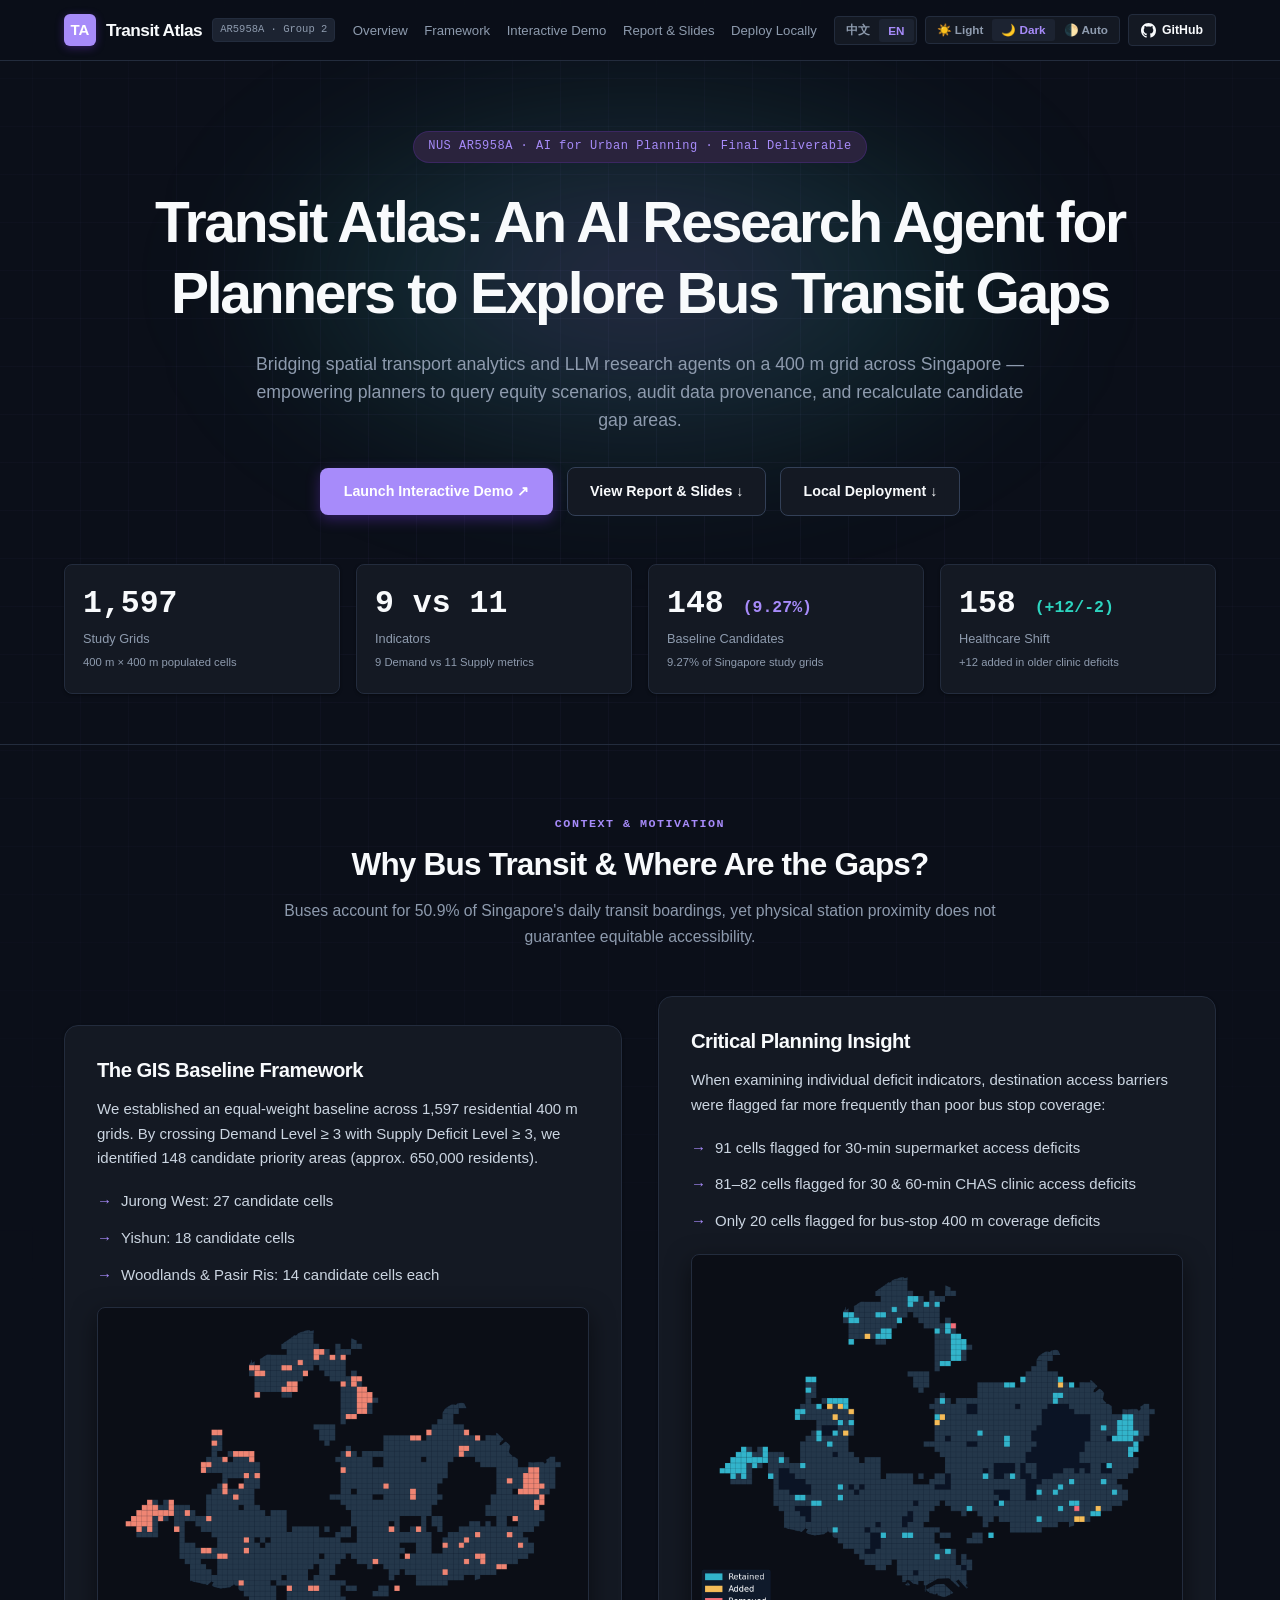
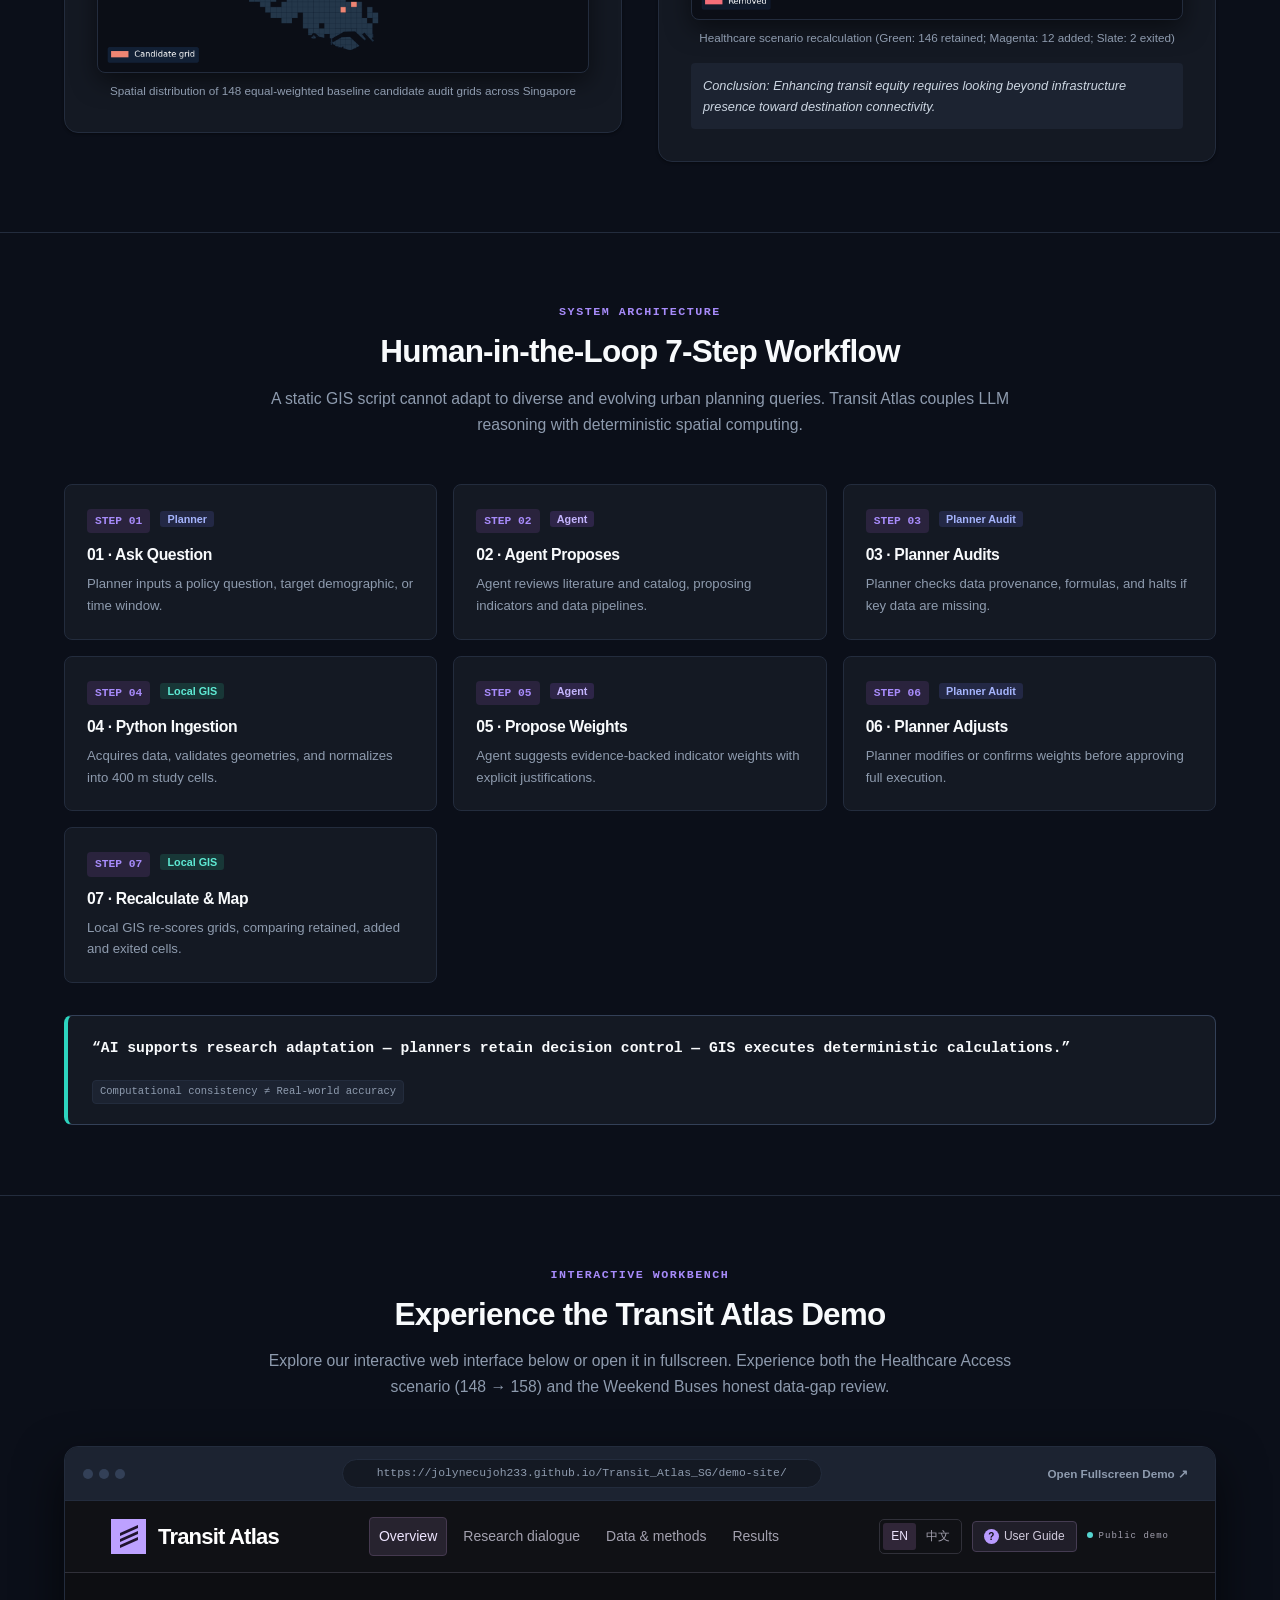
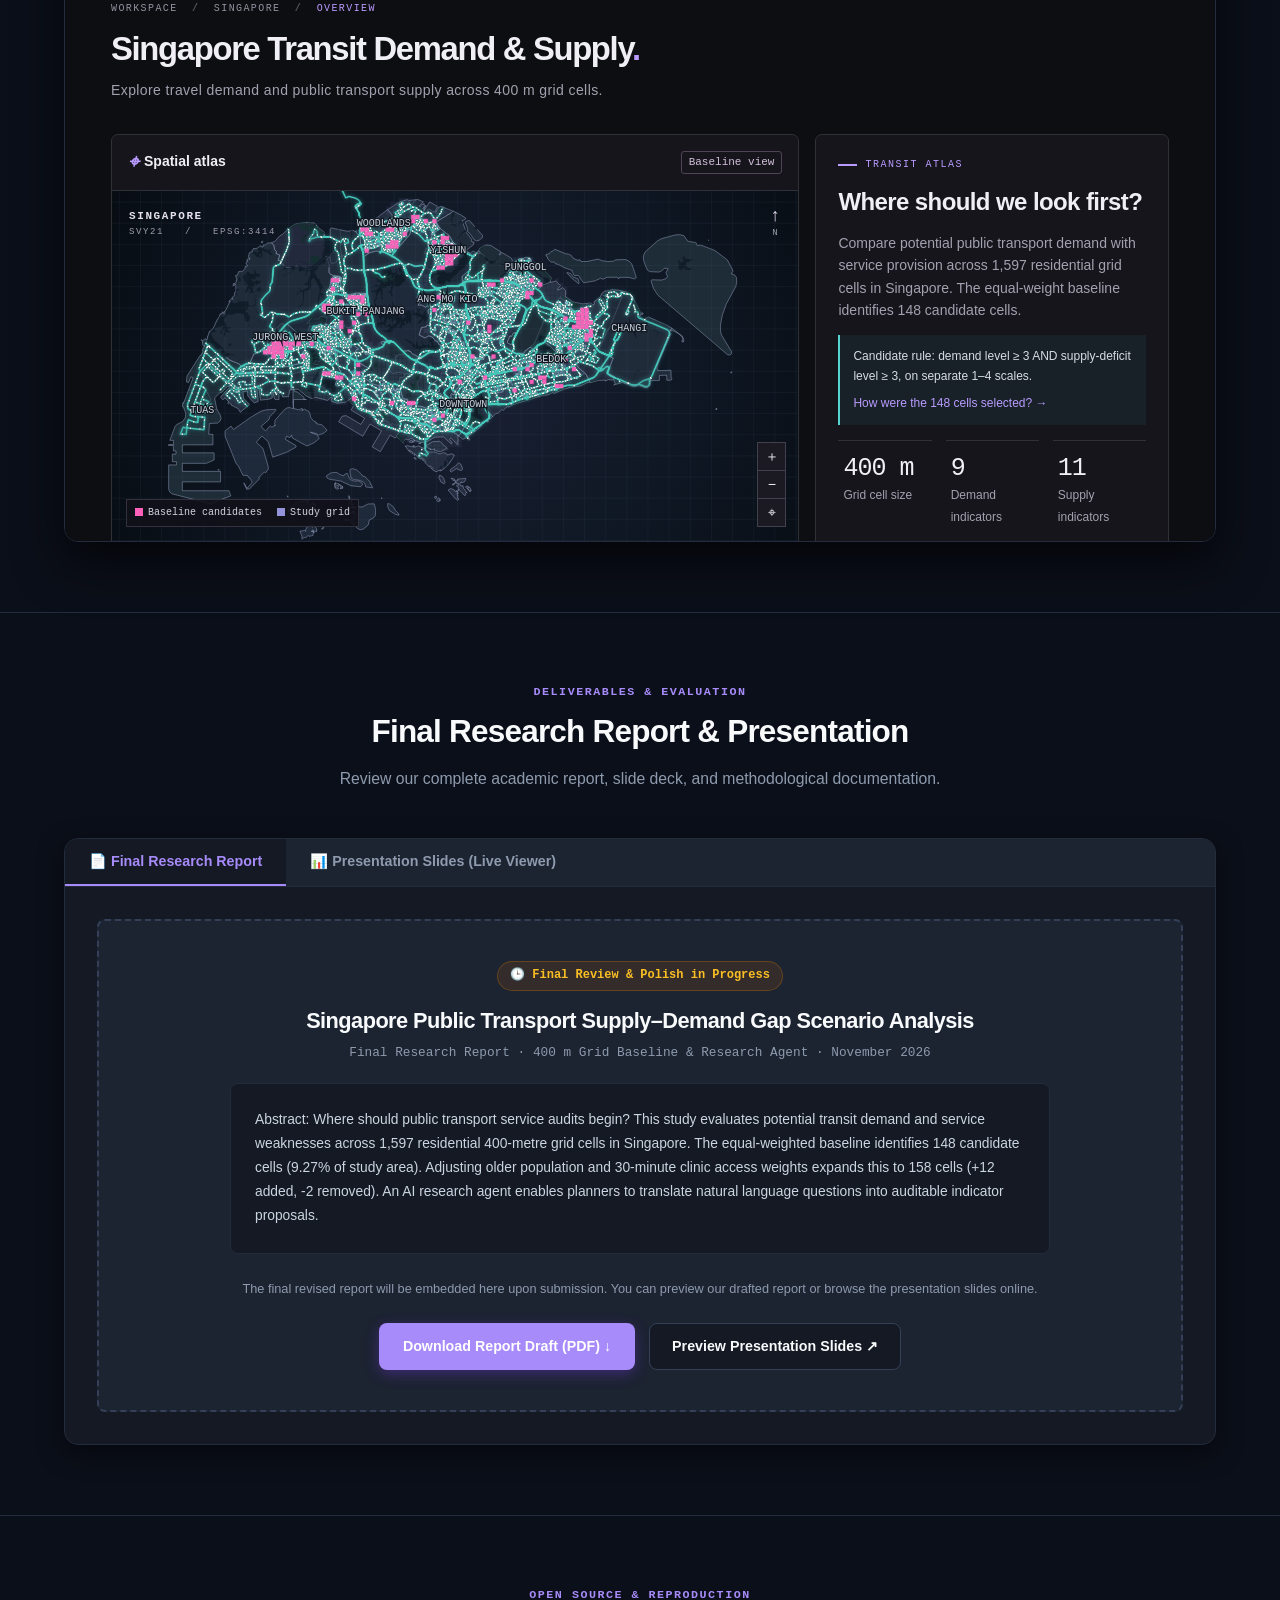
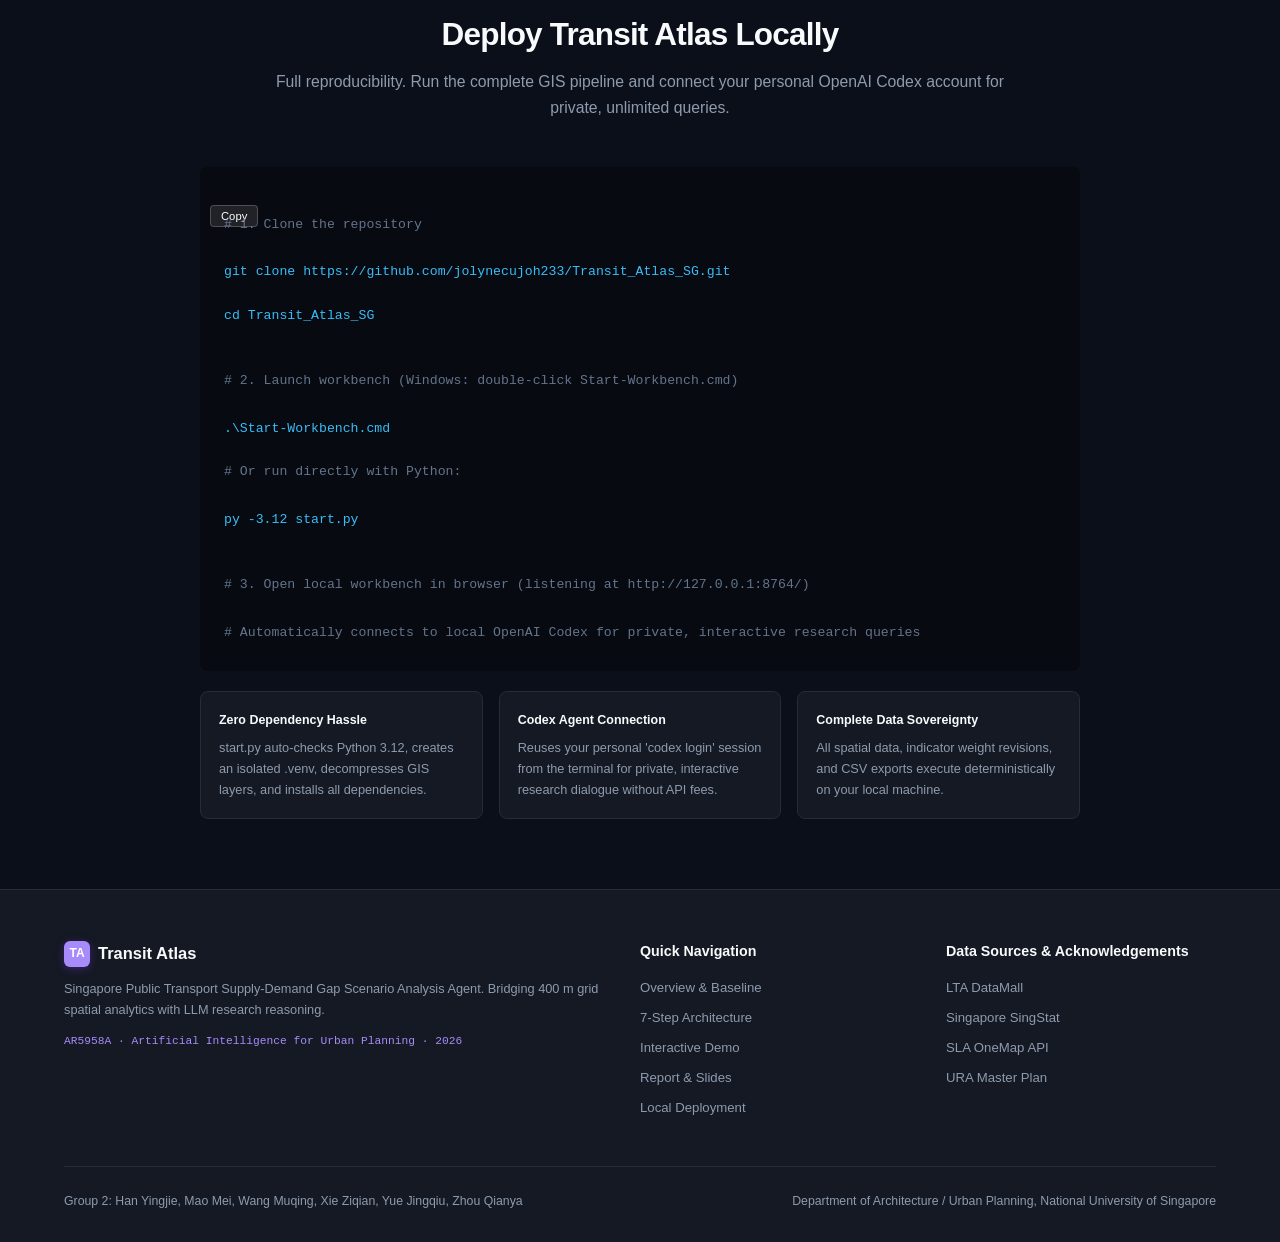
==== index.html @ 075a903e "Disable PPT downloads (live preview only) and add mouse follower glow and interactive card spotlight" ====
<!DOCTYPE html>
<html lang="en" data-theme="dark">
<head>
  <meta charset="UTF-8">
  <meta name="viewport" content="width=device-width, initial-scale=1.0">
  <title>Transit Atlas · Public Transport Supply-Demand Gap Analysis Agent | NUS AR5958A</title>
  <meta name="description" content="Transit Atlas: An AI Research Agent for Planners to Explore Bus Transit Gaps on a 400m Grid Across Singapore. National University of Singapore AR5958A Final Deliverable.">
  <link rel="stylesheet" href="homepage.css">
  <link rel="icon" href="data:image/svg+xml,<svg xmlns='http://www.w3.org/2000/svg' viewBox='0 0 100 100'><rect width='100' height='100' rx='20' fill='%237C3AED'/><text x='50%' y='55%' font-size='56' font-family='sans-serif' font-weight='bold' fill='white' dominant-baseline='middle' text-anchor='middle'>TA</text></svg>">
</head>
<body>
  <!-- Interactive Ambient Mouse Glow Follower -->
  <div id="ambient-glow" class="ambient-glow-cursor" aria-hidden="true"></div>

  <!-- Sticky Navigation Header -->
  <header class="site-header">
    <div class="container nav-container">
      <div class="brand-group">
        <div class="brand-logo">TA</div>
        <div class="brand-name">Transit Atlas</div>
        <span class="course-badge">AR5958A · Group 2</span>
      </div>

      <nav>
        <ul class="nav-links">
          <li><a href="#overview" data-i18n-key="nav_overview">Overview</a></li>
          <li><a href="#framework" data-i18n-key="nav_framework">Framework</a></li>
          <li><a href="#demo" data-i18n-key="nav_demo">Interactive Demo</a></li>
          <li><a href="#deliverables" data-i18n-key="nav_report">Report & Slides</a></li>
          <li><a href="#deploy" data-i18n-key="nav_deploy">Deploy Locally</a></li>
        </ul>
      </nav>

      <div class="header-controls">
        <!-- Language Switcher -->
        <div class="btn-control-group" role="group" aria-label="Language selection">
          <button type="button" class="btn-control" data-lang-btn="zh" aria-pressed="false">中文</button>
          <button type="button" class="btn-control active" data-lang-btn="en" aria-pressed="true">EN</button>
        </div>

        <!-- Theme Switcher (Dark default, Light, Auto) -->
        <div class="btn-control-group" role="group" aria-label="Theme selection">
          <button type="button" class="btn-control" data-theme-btn="light" aria-pressed="false" title="Light Theme" data-i18n-key="theme_light">☀️ Light</button>
          <button type="button" class="btn-control active" data-theme-btn="dark" aria-pressed="true" title="Dark Theme" data-i18n-key="theme_dark">🌙 Dark</button>
          <button type="button" class="btn-control" data-theme-btn="auto" aria-pressed="false" title="Auto (System Preference)" data-i18n-key="theme_auto">🌓 Auto</button>
        </div>

        <!-- GitHub Link -->
        <a class="btn-github" href="https://github.com/jolynecujoh233/Transit_Atlas_SG" target="_blank" rel="noopener">
          <svg height="15" width="15" viewBox="0 0 16 16" fill="currentColor"><path d="M8 0C3.58 0 0 3.58 0 8c0 3.54 2.29 6.53 5.47 7.59.4.07.55-.17.55-.38 0-.19-.01-.82-.01-1.49-2.01.37-2.53-.49-2.69-.94-.09-.23-.48-.94-.82-1.13-.28-.15-.68-.52-.01-.53.63-.01 1.08.58 1.23.82.72 1.21 1.87.87 2.33.66.07-.52.28-.87.51-1.07-1.78-.2-3.64-.89-3.64-3.95 0-.87.31-1.59.82-2.15-.08-.2-.36-1.02.08-2.12 0 0 .67-.21 2.2.82.64-.18 1.32-.27 2-.27.68 0 1.36.09 2 .27 1.53-1.04 2.2-.82 2.2-.82.44 1.1.16 1.92.08 2.12.51.56.82 1.27.82 2.15 0 3.07-1.87 3.75-3.65 3.95.29.25.54.73.54 1.48 0 1.07-.01 1.93-.01 2.2 0 .21.15.46.55.38A8.013 8.013 0 0016 8c0-4.42-3.58-8-8-8z"></path></svg>
          <span>GitHub</span>
        </a>
      </div>
    </div>
  </header>

  <!-- Main Content -->
  <main>
    <!-- Hero Section -->
    <section class="hero-section" id="hero">
      <div class="hero-glow-aura" aria-hidden="true"></div>
      <div class="container">
        <div class="hero-pill" data-i18n-key="hero_tag">
          NUS AR5958A · 城市规划人工智能 · 期末成果展示
        </div>
        <h1 class="hero-title" data-i18n-key="hero_title">
          Transit Atlas：新加坡公共交通供需缺口情景分析 Agent
        </h1>
        <p class="hero-subtitle" data-i18n-key="hero_sub">
          在新加坡 400 米网格上，将空间交通分析与 LLM 研究智能体无缝链接——赋能规划师提出交通公平问题、审核数据来源并精准重算候选缺口区域。
        </p>

        <div class="hero-actions">
          <a class="btn-primary" href="#demo" data-i18n-key="btn_demo">在线体验 Demo ↗</a>
          <a class="btn-secondary" href="#deliverables" data-i18n-key="btn_report">阅读报告与幻灯片 ↓</a>
          <a class="btn-secondary" href="#deploy" data-i18n-key="btn_deploy">本地部署指南 ↓</a>
        </div>

        <!-- Metric Cards Strip -->
        <div class="stats-strip">
          <div class="stat-card">
            <div class="stat-value">1,597</div>
            <div class="stat-label" data-i18n-key="stat_grids">研究网格</div>
            <div style="font-size:0.75rem; color:var(--text-muted); margin-top:4px;" data-i18n-key="stat_grids_desc">1,597 个 400 米常住人口网格</div>
          </div>
          <div class="stat-card">
            <div class="stat-value">9 vs 11</div>
            <div class="stat-label" data-i18n-key="stat_indicators">指标体系</div>
            <div style="font-size:0.75rem; color:var(--text-muted); margin-top:4px;" data-i18n-key="stat_indicators_desc">9 项需求 vs 11 项供给指标</div>
          </div>
          <div class="stat-card">
            <div class="stat-value">148 <span style="font-size:1.1rem; color:var(--accent-purple);">(9.27%)</span></div>
            <div class="stat-label" data-i18n-key="stat_baseline">基线候选缺口</div>
            <div style="font-size:0.75rem; color:var(--text-muted); margin-top:4px;" data-i18n-key="stat_baseline_desc">占新加坡全岛研究网格的 9.27%</div>
          </div>
          <div class="stat-card">
            <div class="stat-value">158 <span style="font-size:1.1rem; color:var(--accent-teal);">(+12/-2)</span></div>
            <div class="stat-label" data-i18n-key="stat_scenario">就医情景增量</div>
            <div style="font-size:0.75rem; color:var(--text-muted); margin-top:4px;" data-i18n-key="stat_scenario_desc">148 → 158 格，新增 12 个就诊薄弱区</div>
          </div>
        </div>
      </div>
    </section>

    <!-- Context & Baseline GIS Section -->
    <section class="section" id="overview">
      <div class="container">
        <div class="section-head">
          <div class="section-kicker" data-i18n-key="section_context_kicker">研究背景与痛点</div>
          <h2 class="section-title" data-i18n-key="section_context_title">为什么聚焦巴士？候选缺口落在哪里？</h2>
          <p class="section-desc" data-i18n-key="section_context_desc">公共巴士占新加坡公共交通日均出行量的 50.9%，但“家门口有车站”并不等同于“享有良好出行可达性”。</p>
        </div>

        <div class="grid-2col">
          <!-- Col 1: Baseline -->
          <div class="feature-card">
            <h3 data-i18n-key="context_col1_title">GIS 等权基线框架</h3>
            <p data-i18n-key="context_col1_p1">我们在 1,597 个 400 米居住网格上建立基线。通过将需求等级 ≥ 3 与供给缺口等级 ≥ 3 交叉，筛选出 148 个优先核查候选网格（覆盖约 65 万居民）。</p>
            <ul class="feature-list">
              <li data-i18n-key="context_col1_li1">裕廊西（Jurong West）：27 个候选网格</li>
              <li data-i18n-key="context_col1_li2">义顺（Yishun）：18 个候选网格</li>
              <li data-i18n-key="context_col1_li3">兀兰（Woodlands）与巴西立（Pasir Ris）：各 14 个网格</li>
            </ul>
            <div style="margin-top:20px;">
              <img class="map-preview-img" src="assets/baseline_148.png" alt="148 Baseline Candidate Areas Map" loading="lazy">
              <div style="font-size:0.78rem; color:var(--text-muted); margin-top:8px; text-align:center;" data-i18n-key="map_caption_baseline">全岛 148 个等权基线候选优先核查网格空间分布</div>
            </div>
          </div>

          <!-- Col 2: Insights -->
          <div class="feature-card">
            <h3 data-i18n-key="context_col2_title">核心规划洞察</h3>
            <p data-i18n-key="context_col2_p1">在排查单项薄弱指标时，关键生活目的地可达性短板的出现频率显著高于物理车站覆盖：</p>
            <ul class="feature-list">
              <li data-i18n-key="context_col2_li1">91 个网格存在 30 分钟超市可达性薄弱</li>
              <li data-i18n-key="context_col2_li2">81–82 个网格存在 30 及 60 分钟 CHAS 基层诊所可达性薄弱</li>
              <li data-i18n-key="context_col2_li3">仅 20 个网格存在 400 米物理车站覆盖率不足</li>
            </ul>
            <div style="margin-top:20px;">
              <img class="map-preview-img" src="assets/changes_map.png" alt="Scenario Map Changes" loading="lazy">
              <div style="font-size:0.78rem; color:var(--text-muted); margin-top:8px; text-align:center;" data-i18n-key="map_caption_changes">就医情景重算对比（绿色：保留 146 格；洋红：新增 12 格；青灰：移出 2 格）</div>
            </div>
            <div style="margin-top:16px; padding:12px; background:var(--bg-elevated); border-radius:var(--radius-sm); font-size:0.85rem; font-style:italic;" data-i18n-key="context_col2_note">
              规划结论：交通公平性的关键在于“目的地连通能力”，而非盲目增设物理站点。
            </div>
          </div>
        </div>
      </div>
    </section>

    <!-- Architecture & 7-Step Workflow Section -->
    <section class="section" id="framework">
      <div class="container">
        <div class="section-head">
          <div class="section-kicker" data-i18n-key="section_agent_kicker">系统协同架构</div>
          <h2 class="section-title" data-i18n-key="section_agent_title">7 步人机协同循环（Human-in-the-Loop）</h2>
          <p class="section-desc" data-i18n-key="section_agent_desc">固定的 GIS 脚本无法穷尽规划师多元的动态提问。Transit Atlas 实现了大语言模型推理与本地确定性空间运算的紧密结合。</p>
        </div>

        <div class="workflow-grid">
          <!-- Step 1 -->
          <div class="workflow-card">
            <span class="step-badge">STEP 01</span> <span class="actor-pill actor-human">Planner</span>
            <h4 data-i18n-key="step_01_title">01 · 提出问题</h4>
            <p data-i18n-key="step_01_desc">规划师在对话框输入关心的交通公平问题或特定群体出行。</p>
          </div>

          <!-- Step 2 -->
          <div class="workflow-card">
            <span class="step-badge">STEP 02</span> <span class="actor-pill actor-agent">Agent</span>
            <h4 data-i18n-key="step_02_title">02 · Agent 提案</h4>
            <p data-i18n-key="step_02_desc">模型检索文献与指标目录，提出研究思路、所需数据与计算口径。</p>
          </div>

          <!-- Step 3 -->
          <div class="workflow-card">
            <span class="step-badge">STEP 03</span> <span class="actor-pill actor-human">Planner Audit</span>
            <h4 data-i18n-key="step_03_title">03 · 规划师审数</h4>
            <p data-i18n-key="step_03_desc">核验数据来源与局限，确认计算方法。缺失核心数据时主动中止。</p>
          </div>

          <!-- Step 4 -->
          <div class="workflow-card">
            <span class="step-badge">STEP 04</span> <span class="actor-pill actor-gis">Local GIS</span>
            <h4 data-i18n-key="step_04_title">04 · 本地 GIS 处理</h4>
            <p data-i18n-key="step_04_desc">抓取并清洗公开数据，标准化至全岛 1,597 个 400 米网格。</p>
          </div>

          <!-- Step 5 -->
          <div class="workflow-card">
            <span class="step-badge">STEP 05</span> <span class="actor-pill actor-agent">Agent</span>
            <h4 data-i18n-key="step_05_title">05 · Agent 建议权重</h4>
            <p data-i18n-key="step_05_desc">依据研究重点与实证文献，提供有依据的指标权重建议。</p>
          </div>

          <!-- Step 6 -->
          <div class="workflow-card">
            <span class="step-badge">STEP 06</span> <span class="actor-pill actor-human">Planner Audit</span>
            <h4 data-i18n-key="step_06_title">06 · 规划师调权</h4>
            <p data-i18n-key="step_06_desc">审核或修改权重数值，最终确认启动本地情景评分。</p>
          </div>

          <!-- Step 7 -->
          <div class="workflow-card">
            <span class="step-badge">STEP 07</span> <span class="actor-pill actor-gis">Local GIS</span>
            <h4 data-i18n-key="step_07_title">07 · 重算与空间对比</h4>
            <p data-i18n-key="step_07_desc">本地程序重算网格分级，输出 148 基线对比地图与逐格 CSV 表格。</p>
          </div>
        </div>

        <div class="philosophy-banner">
          <blockquote data-i18n-key="philosophy_quote">“AI 支持研究适配，规划师把关最终裁量，GIS 执行严谨计算。”</blockquote>
          <span class="course-badge" data-i18n-key="philosophy_tag">计算可复现性 ≠ 现实世界的真实准确性</span>
        </div>
      </div>
    </section>

    <!-- Interactive Demo Section -->
    <section class="section" id="demo">
      <div class="container">
        <div class="section-head">
          <div class="section-kicker" data-i18n-key="section_demo_kicker">在线交互演示</div>
          <h2 class="section-title" data-i18n-key="section_demo_title">体验 Transit Atlas 交互工作台</h2>
          <p class="section-desc" data-i18n-key="section_demo_desc">在下方直接体验高仿真研究对话，或点击右上角全屏运行。支持体验「老年人就医情景（148→158）」与「周末下午公交（规划边界识别）」。</p>
        </div>

        <div class="demo-window">
          <div class="demo-toolbar">
            <div class="window-dots">
              <span></span>
              <span></span>
              <span></span>
            </div>
            <div class="demo-url-bar">https://jolynecujoh233.github.io/Transit_Atlas_SG/demo-site/</div>
            <a class="btn-control" href="./demo-site/index.html" target="_blank" rel="noopener" data-i18n-key="btn_fullscreen">全屏体验 Demo ↗</a>
          </div>
          <div class="demo-iframe-container">
            <iframe src="./demo-site/index.html" title="Transit Atlas Interactive Demo" loading="lazy"></iframe>
          </div>
        </div>
      </div>
    </section>

    <!-- Deliverables Hub: Final Report & Slides -->
    <section class="section" id="deliverables">
      <div class="container">
        <div class="section-head">
          <div class="section-kicker" data-i18n-key="section_report_kicker">最终交付成果</div>
          <h2 class="section-title" data-i18n-key="section_report_title">研究报告与汇报演讲成果</h2>
          <p class="section-desc" data-i18n-key="section_report_desc">在线翻阅我们的完整学术报告与答辩演讲幻灯片。</p>
        </div>

        <div class="deliverables-container">
          <div class="deliverable-tabs" role="tablist">
            <button type="button" class="deliverable-tab active" data-deliverable-tab="report" aria-pressed="true" role="tab" data-i18n-key="tab_report">📄 最终研究报告 (Final Report)</button>
            <button type="button" class="deliverable-tab" data-deliverable-tab="slides" aria-pressed="false" role="tab" data-i18n-key="tab_slides">📊 汇报演讲幻灯片 (Presentation Slides)</button>
          </div>

          <!-- Panel 1: Final Report Slot -->
          <div class="deliverable-panel" data-deliverable-panel="report" role="tabpanel">
            <div class="report-placeholder-card">
              <div class="status-tag" data-i18n-key="report_status">🕒 最终排版与核校进行中 (Finalizing)</div>
              <h3 style="font-size:1.45rem; margin-bottom:8px;" data-i18n-key="report_title">《新加坡公共交通供需缺口情景分析》最终研究报告</h3>
              <p style="font-family:var(--font-mono); font-size:0.85rem; color:var(--text-muted); margin-bottom:20px;" data-i18n-key="report_sub">400 米网格基线与研究 Agent · 2026 年 11 月</p>
              
              <div style="background:var(--bg-surface); border:1px solid var(--border-color); border-radius:var(--radius-md); padding:24px; text-align:left; max-width:820px; margin:0 auto 24px; font-size:0.92rem; line-height:1.75; color:var(--text-body);">
                <p style="margin-bottom:0;" data-i18n-key="report_summary">
                  <strong>摘要：</strong>公共交通服务调查应优先从哪些居住区开始？本研究在新加坡 1,597 个估计有常住人口的 400 米网格中，分别评估居民的潜在公共交通需求与当地服务的相对薄弱程度。等权基线筛出 148 个候选网格。将老年人口与 30 分钟诊所可达性权重从 1 调至 2，得到 158 个就医情景候选网格（146 保留，12 新增，2 退出）。项目还实现了一个研究 Agent：模型把自然语言转化为可审核指标提案，规划师确认数据与权重，本地 GIS 负责运算。
                </p>
              </div>

              <p style="font-size:0.85rem; color:var(--text-muted); margin-bottom:24px;" data-i18n-key="report_notice">
                本卡片为最终报告预留展示位，最终定稿 PDF 将无缝嵌入此处供在线翻阅与下载。您可在相邻标签先查看我们的完整汇报幻灯片。
              </p>

              <div style="display:flex; justify-content:center; gap:14px; flex-wrap:wrap;">
                <a class="btn-primary" href="assets/report_draft.pdf" download="TransitAtlas_Report_Draft.pdf" data-i18n-key="btn_download_draft">下载当前报告初稿 (PDF) ↓</a>
                <button type="button" class="btn-secondary" id="btn-jump-to-slides" data-i18n-key="btn_view_slides_preview">在线翻阅汇报幻灯片 ↗</button>
              </div>
            </div>
          </div>

          <!-- Panel 2: Presentation Slides Live PDF Viewer -->
          <div class="deliverable-panel" data-deliverable-panel="slides" role="tabpanel" hidden>
            <div style="margin-bottom:16px; display:flex; justify-content:space-between; align-items:center; flex-wrap:wrap; gap:12px;">
              <div>
                <strong style="color:var(--text-main);">GROUP2_FinalPresentation.pdf</strong>
                <span style="font-size:0.82rem; color:var(--text-muted); margin-left:8px;" data-i18n-key="slides_filename_desc">(21 presentation slides · Research background, methodology, and demo screen walkthroughs)</span>
              </div>
              <span class="preview-badge" data-i18n-key="slides_badge_preview_only">🔒 在线预览模式 · 限制下载</span>
            </div>
            <iframe class="pdf-viewer-frame" src="assets/presentation.pdf#view=FitH" title="Presentation Slides Live Viewer"></iframe>
          </div>
        </div>
      </div>
    </section>

    <!-- Local Deployment & GitHub Quickstart -->
    <section class="section" id="deploy">
      <div class="container">
        <div class="section-head">
          <div class="section-kicker" data-i18n-key="section_deploy_kicker">开源与本地复现</div>
          <h2 class="section-title" data-i18n-key="section_deploy_title">本地部署完整版工作台</h2>
          <p class="section-desc" data-i18n-key="section_deploy_desc">纯本地严谨复现。内置完整 Python GIS 引擎，可直接连接您本机的 OpenAI Codex 账号，支持任意自由提问与私密数据计算。</p>
        </div>

        <div style="max-width:880px; margin:0 auto;">
          <div class="deploy-card">
            <button type="button" class="copy-btn" data-copy-target="deploy-snippet" data-i18n-key="btn_copy">Copy</button>
            <pre id="deploy-snippet"><code><span class="deploy-comment"># 1. Clone the repository</span>
<span class="deploy-cmd">git clone https://github.com/jolynecujoh233/Transit_Atlas_SG.git</span>
<span class="deploy-cmd">cd Transit_Atlas_SG</span>

<span class="deploy-comment"># 2. Launch workbench (Windows: double-click Start-Workbench.cmd)</span>
<span class="deploy-cmd">.\Start-Workbench.cmd</span>
<span class="deploy-comment"># Or run directly with Python:</span>
<span class="deploy-cmd">py -3.12 start.py</span>

<span class="deploy-comment"># 3. Open local workbench in browser (listening at http://127.0.0.1:8764/)</span>
<span class="deploy-comment"># Automatically connects to local OpenAI Codex for private, interactive research queries</span></code></pre>
          </div>

          <div style="display:grid; grid-template-columns:repeat(auto-fit, minmax(250px, 1fr)); gap:16px; margin-top:20px;">
            <div style="background:var(--bg-surface); border:1px solid var(--border-color); border-radius:var(--radius-md); padding:18px;">
              <h5 style="margin-bottom:6px; color:var(--text-main);" data-i18n-key="deploy_card1_title">Zero Dependency Hassle</h5>
              <p style="font-size:0.85rem; color:var(--text-muted); margin-bottom:0;" data-i18n-key="deploy_card1_desc">start.py auto-checks Python 3.12, creates an isolated .venv, decompresses GIS layers, and installs all wheels.</p>
            </div>
            <div style="background:var(--bg-surface); border:1px solid var(--border-color); border-radius:var(--radius-md); padding:18px;">
              <h5 style="margin-bottom:6px; color:var(--text-main);" data-i18n-key="deploy_card2_title">Codex Agent Connection</h5>
              <p style="font-size:0.85rem; color:var(--text-muted); margin-bottom:0;" data-i18n-key="deploy_card2_desc">Reuses your personal 'codex login' session from the command line for free, unlimited research dialogue.</p>
            </div>
            <div style="background:var(--bg-surface); border:1px solid var(--border-color); border-radius:var(--radius-md); padding:18px;">
              <h5 style="margin-bottom:6px; color:var(--text-main);" data-i18n-key="deploy_card3_title">Complete Data Sovereignty</h5>
              <p style="font-size:0.85rem; color:var(--text-muted); margin-bottom:0;" data-i18n-key="deploy_card3_desc">All spatial data, indicator weight revisions, and CSV exports run deterministically on your local machine.</p>
            </div>
          </div>
        </div>
      </div>
    </section>
  </main>

  <!-- Site Footer -->
  <footer class="site-footer">
    <div class="container">
      <div class="footer-grid">
        <div class="footer-col">
          <div style="display:flex; align-items:center; gap:8px; margin-bottom:12px;">
            <div class="brand-logo" style="width:26px; height:26px; font-size:12px;">TA</div>
            <strong style="color:var(--text-main); font-size:1.1rem;">Transit Atlas</strong>
          </div>
          <p style="font-size:0.85rem; line-height:1.6; margin-bottom:12px;" data-i18n-key="footer_desc">
            Singapore Public Transport Supply-Demand Gap Scenario Analysis Agent. Bridging 400 m grid spatial analytics with LLM research reasoning.
          </p>
          <div style="font-family:var(--font-mono); font-size:0.75rem; color:var(--accent-purple);" data-i18n-key="footer_course">
            NUS AR5958A · Artificial Intelligence for Urban Planning · 2026
          </div>
        </div>

        <div class="footer-col">
          <h5 data-i18n-key="footer_quick_nav">Quick Navigation</h5>
          <ul>
            <li><a href="#overview" data-i18n-key="footer_link_overview">Overview & Baseline</a></li>
            <li><a href="#framework" data-i18n-key="footer_link_framework">7-Step Architecture</a></li>
            <li><a href="#demo" data-i18n-key="footer_link_demo">Interactive Demo</a></li>
            <li><a href="#deliverables" data-i18n-key="footer_link_report">Report & Slides</a></li>
            <li><a href="#deploy" data-i18n-key="footer_link_deploy">Local Deployment</a></li>
          </ul>
        </div>

        <div class="footer-col">
          <h5 data-i18n-key="footer_sources_title">Data Sources & Acknowledgements</h5>
          <ul>
            <li><a href="https://datamall.lta.gov.sg/" target="_blank" rel="noopener">LTA DataMall</a></li>
            <li><a href="https://www.singstat.gov.sg/" target="_blank" rel="noopener">Singapore SingStat</a></li>
            <li><a href="https://www.onemap.gov.sg/" target="_blank" rel="noopener">SLA OneMap API</a></li>
            <li><a href="https://www.ura.gov.sg/" target="_blank" rel="noopener">URA Master Plan</a></li>
          </ul>
        </div>
      </div>

      <div class="footer-bottom">
        <div data-i18n-key="footer_team">
          Group 2: Han Yingjie, Mao Mei, Wang Muqing, Xie Ziqian, Yue Jingqiu, Zhou Qianya
        </div>
        <div data-i18n-key="footer_institution">
          Department of Architecture / Urban Planning, National University of Singapore
        </div>
      </div>
    </div>
  </footer>

  <script src="homepage.js"></script>
</body>
</html>
---- homepage.css ----
/* Transit Atlas - Project Portal Stylesheet */
:root {
  --font-sans: "Inter", -apple-system, BlinkMacSystemFont, "Segoe UI", Roboto, "Helvetica Neue", sans-serif;
  --font-serif: "Newsreader", Georgia, Cambria, "Times New Roman", serif;
  --font-mono: "IBM Plex Mono", Consolas, "Liberation Mono", Menlo, Courier, monospace;
  --radius-sm: 4px;
  --radius-md: 8px;
  --radius-lg: 14px;
  --transition: all 0.2s cubic-bezier(0.16, 1, 0.3, 1);
}

/* Light Theme: Editorial Academic */
:root[data-theme="light"] {
  --bg-primary: #F8FAFC;
  --bg-surface: #FFFFFF;
  --bg-elevated: #F1F5F9;
  --bg-subtle: #E2E8F0;
  --border-color: #E2E8F0;
  --border-strong: #CBD5E1;
  --text-main: #0F172A;
  --text-body: #334155;
  --text-muted: #64748B;
  --accent-purple: #7C3AED;
  --accent-purple-light: #EDE9FE;
  --accent-teal: #0D9488;
  --accent-teal-light: #CCFBF1;
  --accent-pink: #E11D48;
  --accent-amber: #D97706;
  --shadow-sm: 0 1px 3px rgba(0,0,0,0.06);
  --shadow-md: 0 6px 18px rgba(0,0,0,0.06);
  --shadow-lg: 0 16px 36px rgba(0,0,0,0.08);
  --code-bg: #1E293B;
  --code-text: #F8FAFC;
}

/* Dark Theme: Cyber Cartographic */
:root[data-theme="dark"] {
  --bg-primary: #0B0F19;
  --bg-surface: #141923;
  --bg-elevated: #1C2331;
  --bg-subtle: #242D3D;
  --border-color: #232C3D;
  --border-strong: #334057;
  --text-main: #F8FAFC;
  --text-body: #CBD5E1;
  --text-muted: #8E9BAE;
  --accent-purple: #A78BFA;
  --accent-purple-light: #2A233D;
  --accent-teal: #2DD4BF;
  --accent-teal-light: #163333;
  --accent-pink: #FB7185;
  --accent-amber: #FBBF24;
  --shadow-sm: 0 1px 3px rgba(0,0,0,0.4);
  --shadow-md: 0 8px 24px rgba(0,0,0,0.5);
  --shadow-lg: 0 20px 48px rgba(0,0,0,0.65);
  --code-bg: #070A10;
  --code-text: #E2E8F0;
}

* {
  box-sizing: border-box;
  margin: 0;
  padding: 0;
}

html {
  scroll-behavior: smooth;
  font-size: 15px;
}

body {
  font-family: var(--font-sans);
  background-color: var(--bg-primary);
  color: var(--text-body);
  line-height: 1.65;
  transition: background-color 0.25s ease, color 0.25s ease;
  overflow-x: hidden;
  position: relative;
}

/* Subtle Dynamic Cartographic Grid */
body::before {
  content: "";
  position: fixed;
  top: -50%;
  left: -50%;
  width: 200%;
  height: 200%;
  pointer-events: none;
  z-index: -1;
  background-image: 
    linear-gradient(to right, rgba(124, 58, 237, 0.04) 1px, transparent 1px),
    linear-gradient(to bottom, rgba(124, 58, 237, 0.04) 1px, transparent 1px);
  background-size: 48px 48px;
  mask-image: radial-gradient(ellipse at center, rgba(0,0,0,0.85) 0%, rgba(0,0,0,0) 75%);
  -webkit-mask-image: radial-gradient(ellipse at center, rgba(0,0,0,0.85) 0%, rgba(0,0,0,0) 75%);
  animation: transitGridDrift 70s linear infinite;
}

@keyframes transitGridDrift {
  0% { transform: translate(0, 0); }
  50% { transform: translate(-24px, -24px); }
  100% { transform: translate(0, 0); }
}

:root[data-theme="dark"] body::before {
  background-image: 
    linear-gradient(to right, rgba(167, 139, 250, 0.06) 1px, transparent 1px),
    linear-gradient(to bottom, rgba(167, 139, 250, 0.06) 1px, transparent 1px);
}

/* Interactive Ambient Mouse Glow */
.ambient-glow-cursor {
  position: fixed;
  top: 0;
  left: 0;
  width: 580px;
  height: 580px;
  border-radius: 50%;
  pointer-events: none;
  z-index: 0;
  transform: translate(-50%, -50%);
  background: radial-gradient(circle, rgba(124, 58, 237, 0.12) 0%, rgba(13, 148, 136, 0.05) 50%, transparent 75%);
  filter: blur(45px);
  opacity: 0;
  transition: opacity 0.6s ease;
}

:root[data-theme="dark"] .ambient-glow-cursor {
  background: radial-gradient(circle, rgba(167, 139, 250, 0.15) 0%, rgba(45, 212, 191, 0.07) 50%, transparent 75%);
}

:root[data-theme="light"] .ambient-glow-cursor {
  background: radial-gradient(circle, rgba(124, 58, 237, 0.08) 0%, rgba(14, 165, 233, 0.04) 50%, transparent 75%);
}

/* Typography */
h1, h2, h3, h4 {
  color: var(--text-main);
  line-height: 1.25;
  font-weight: 700;
  letter-spacing: -0.025em;
}

p {
  margin-bottom: 1rem;
}

a {
  color: var(--accent-purple);
  text-decoration: none;
  transition: var(--transition);
}

a:hover {
  text-decoration: underline;
}

/* Layout Container */
.container {
  width: 90%;
  max-width: 1200px;
  margin: 0 auto;
}

/* Navigation Header */
.site-header {
  position: sticky;
  top: 0;
  z-index: 100;
  backdrop-filter: blur(12px);
  -webkit-backdrop-filter: blur(12px);
  background: rgba(var(--bg-primary), 0.85);
  border-bottom: 1px solid var(--border-color);
  padding: 14px 0;
}
:root[data-theme="light"] .site-header {
  background: rgba(248, 250, 252, 0.88);
}
:root[data-theme="dark"] .site-header {
  background: rgba(11, 15, 25, 0.88);
}

.nav-container {
  display: flex;
  justify-content: space-between;
  align-items: center;
  gap: 1rem;
  flex-wrap: nowrap;
}

.brand-group {
  display: flex;
  align-items: center;
  gap: 10px;
  flex-shrink: 0;
}

.brand-logo {
  display: grid;
  place-content: center;
  width: 32px;
  height: 32px;
  background: var(--accent-purple);
  border-radius: 6px;
  color: #fff;
  font-weight: 800;
  font-size: 15px;
  box-shadow: 0 2px 8px rgba(124, 58, 237, 0.35);
}

.brand-name {
  font-size: 1.15rem;
  font-weight: 700;
  color: var(--text-main);
  letter-spacing: -0.03em;
  white-space: nowrap;
}

.course-badge {
  font-family: var(--font-mono);
  font-size: 0.7rem;
  padding: 2px 7px;
  background: var(--bg-elevated);
  border: 1px solid var(--border-color);
  border-radius: var(--radius-sm);
  color: var(--text-muted);
  white-space: nowrap;
}

.nav-links {
  display: flex;
  align-items: center;
  gap: 1.1rem;
  list-style: none;
  flex-shrink: 0;
}

.nav-links a {
  color: var(--text-muted);
  font-size: 0.88rem;
  font-weight: 500;
  white-space: nowrap;
}

.nav-links a:hover {
  color: var(--text-main);
  text-decoration: none;
}

.header-controls {
  display: flex;
  align-items: center;
  gap: 8px;
  flex-shrink: 0;
}

/* Control Pills: Theme & Language */
.btn-control-group {
  display: inline-flex;
  background: var(--bg-surface);
  border: 1px solid var(--border-color);
  border-radius: var(--radius-sm);
  padding: 2px;
}

.btn-control {
  border: 0;
  background: transparent;
  color: var(--text-muted);
  padding: 4px 9px;
  font-size: 0.78rem;
  font-weight: 600;
  border-radius: 3px;
  cursor: pointer;
  transition: var(--transition);
}

.btn-control.active, .btn-control[aria-pressed="true"] {
  background: var(--bg-elevated);
  color: var(--accent-purple);
}

.btn-github {
  display: inline-flex;
  align-items: center;
  gap: 6px;
  background: var(--bg-surface);
  border: 1px solid var(--border-color);
  color: var(--text-main);
  padding: 5px 12px;
  font-size: 0.82rem;
  font-weight: 600;
  border-radius: var(--radius-sm);
  cursor: pointer;
}
.btn-github:hover {
  background: var(--bg-elevated);
  text-decoration: none;
}

/* Hero Section */
.hero-section {
  padding: 70px 0 50px;
  text-align: center;
  position: relative;
  overflow: hidden;
}

.hero-glow-aura {
  position: absolute;
  top: 10px;
  left: 50%;
  transform: translateX(-50%);
  width: min(840px, 92vw);
  height: 420px;
  background: radial-gradient(ellipse at center, rgba(124, 58, 237, 0.16) 0%, rgba(13, 148, 136, 0.08) 45%, transparent 72%);
  filter: blur(65px);
  pointer-events: none;
  z-index: 0;
  animation: heroPulse 12s ease-in-out infinite alternate;
}

:root[data-theme="dark"] .hero-glow-aura {
  background: radial-gradient(ellipse at center, rgba(167, 139, 250, 0.22) 0%, rgba(45, 212, 191, 0.12) 45%, transparent 72%);
}

@keyframes heroPulse {
  0% { transform: translateX(-50%) scale(0.92); opacity: 0.65; }
  50% { transform: translateX(-50%) scale(1.06); opacity: 0.95; }
  100% { transform: translateX(-50%) scale(0.96); opacity: 0.75; }
}

.hero-section .container {
  position: relative;
  z-index: 1;
}

.hero-pill {
  display: inline-flex;
  align-items: center;
  gap: 8px;
  font-family: var(--font-mono);
  font-size: 0.8rem;
  letter-spacing: 0.5px;
  color: var(--accent-purple);
  background: var(--accent-purple-light);
  padding: 5px 14px;
  border-radius: 20px;
  margin-bottom: 24px;
  border: 1px solid rgba(124, 58, 237, 0.2);
}

.hero-title {
  font-size: clamp(2.2rem, 4.5vw, 3.8rem);
  font-weight: 800;
  letter-spacing: -0.04em;
  margin-bottom: 20px;
  max-width: 980px;
  margin-left: auto;
  margin-right: auto;
}

.hero-title span {
  background: linear-gradient(135deg, var(--accent-purple), var(--accent-teal));
  -webkit-background-clip: text;
  -webkit-text-fill-color: transparent;
}

.hero-subtitle {
  font-size: 1.18rem;
  color: var(--text-muted);
  max-width: 780px;
  margin: 0 auto 32px;
  line-height: 1.6;
}

.hero-actions {
  display: flex;
  justify-content: center;
  align-items: center;
  gap: 14px;
  flex-wrap: wrap;
  margin-bottom: 48px;
}

.btn-primary {
  display: inline-flex;
  align-items: center;
  gap: 8px;
  background: var(--accent-purple);
  color: #FFFFFF !important;
  font-weight: 600;
  font-size: 0.95rem;
  padding: 12px 24px;
  border-radius: var(--radius-md);
  border: 0;
  cursor: pointer;
  box-shadow: 0 4px 14px rgba(124, 58, 237, 0.35);
  transition: var(--transition);
}

.btn-primary:hover {
  transform: translateY(-2px);
  box-shadow: 0 6px 20px rgba(124, 58, 237, 0.45);
  text-decoration: none;
}

.btn-secondary {
  display: inline-flex;
  align-items: center;
  gap: 8px;
  background: var(--bg-surface);
  color: var(--text-main);
  border: 1px solid var(--border-strong);
  font-weight: 600;
  font-size: 0.95rem;
  padding: 12px 22px;
  border-radius: var(--radius-md);
  cursor: pointer;
  transition: var(--transition);
}

.btn-secondary:hover {
  background: var(--bg-elevated);
  text-decoration: none;
}

/* Metric Strip */
.stats-strip {
  display: grid;
  grid-template-columns: repeat(auto-fit, minmax(210px, 1fr));
  gap: 16px;
  margin: 0 auto;
}

.stat-card {
  background: var(--bg-surface);
  border: 1px solid var(--border-color);
  border-radius: var(--radius-md);
  padding: 22px 18px;
  box-shadow: var(--shadow-sm);
  text-align: left;
  transition: var(--transition);
}

.stat-card:hover {
  border-color: var(--accent-purple);
  transform: translateY(-2px);
}

.stat-value {
  font-family: var(--font-mono);
  font-size: 2.1rem;
  font-weight: 700;
  color: var(--text-main);
  line-height: 1.1;
  margin-bottom: 6px;
}

.stat-label {
  font-size: 0.85rem;
  color: var(--text-muted);
  font-weight: 500;
}

/* Sections General */
.section {
  padding: 70px 0;
  border-top: 1px solid var(--border-color);
}

.section-head {
  text-align: center;
  max-width: 760px;
  margin: 0 auto 46px;
}

.section-kicker {
  font-family: var(--font-mono);
  font-size: 0.78rem;
  color: var(--accent-purple);
  text-transform: uppercase;
  letter-spacing: 1.5px;
  margin-bottom: 10px;
  font-weight: 600;
}

.section-title {
  font-size: 2.1rem;
  margin-bottom: 14px;
}

.section-desc {
  font-size: 1.05rem;
  color: var(--text-muted);
}

/* Two Column Feature Grid */
.grid-2col {
  display: grid;
  grid-template-columns: 1fr 1fr;
  gap: 36px;
  align-items: center;
}

.feature-card {
  background: var(--bg-surface);
  border: 1px solid var(--border-color);
  border-radius: var(--radius-lg);
  padding: 32px;
  box-shadow: var(--shadow-sm);
}

.feature-card h3 {
  font-size: 1.35rem;
  margin-bottom: 14px;
}

.feature-list {
  list-style: none;
  margin-top: 18px;
}

.feature-list li {
  position: relative;
  padding-left: 24px;
  margin-bottom: 12px;
  color: var(--text-body);
}

.feature-list li::before {
  content: "→";
  position: absolute;
  left: 0;
  color: var(--accent-purple);
  font-weight: 700;
}

.map-preview-img {
  width: 100%;
  border-radius: var(--radius-md);
  border: 1px solid var(--border-color);
  box-shadow: var(--shadow-md);
  background: #0B0E16;
  display: block;
}

/* 7-Step Workflow Architecture */
.workflow-grid {
  display: grid;
  grid-template-columns: repeat(auto-fit, minmax(280px, 1fr));
  gap: 16px;
  margin-top: 24px;
}

.workflow-card {
  background: var(--bg-surface);
  border: 1px solid var(--border-color);
  border-radius: var(--radius-md);
  padding: 22px;
  position: relative;
}

.workflow-card .step-badge {
  font-family: var(--font-mono);
  font-size: 0.75rem;
  font-weight: 700;
  color: var(--accent-purple);
  background: var(--accent-purple-light);
  padding: 3px 8px;
  border-radius: var(--radius-sm);
  display: inline-block;
  margin-bottom: 12px;
}

.workflow-card h4 {
  font-size: 1.05rem;
  margin-bottom: 8px;
}

.workflow-card p {
  font-size: 0.88rem;
  color: var(--text-muted);
  margin-bottom: 0;
}

.actor-pill {
  font-size: 0.72rem;
  font-weight: 600;
  padding: 2px 7px;
  border-radius: 3px;
  margin-left: 6px;
  vertical-align: middle;
}
.actor-human { background: #E0E7FF; color: #4338CA; }
.actor-agent { background: #EDE9FE; color: #6D28D9; }
.actor-gis { background: #CCFBF1; color: #0F766E; }

:root[data-theme="dark"] .actor-human { background: #232845; color: #A5B4FC; }
:root[data-theme="dark"] .actor-agent { background: #2E2548; color: #C4B5FD; }
:root[data-theme="dark"] .actor-gis { background: #183737; color: #5EEAD4; }

.philosophy-banner {
  background: var(--bg-surface);
  border: 1px solid var(--border-strong);
  border-left: 4px solid var(--accent-teal);
  border-radius: var(--radius-md);
  padding: 20px 24px;
  margin-top: 32px;
  display: flex;
  align-items: center;
  justify-content: space-between;
  gap: 20px;
  flex-wrap: wrap;
}

.philosophy-banner blockquote {
  font-family: var(--font-mono);
  font-size: 0.98rem;
  font-weight: 600;
  color: var(--text-main);
}

/* Demo Section */
.demo-window {
  background: var(--bg-surface);
  border: 1px solid var(--border-color);
  border-radius: var(--radius-lg);
  overflow: hidden;
  box-shadow: var(--shadow-lg);
}

.demo-toolbar {
  display: flex;
  justify-content: space-between;
  align-items: center;
  padding: 12px 18px;
  background: var(--bg-elevated);
  border-bottom: 1px solid var(--border-color);
}

.window-dots {
  display: flex;
  gap: 6px;
}
.window-dots span {
  width: 10px;
  height: 10px;
  border-radius: 50%;
  background: var(--border-strong);
}

.demo-url-bar {
  font-family: var(--font-mono);
  font-size: 0.76rem;
  color: var(--text-muted);
  background: var(--bg-surface);
  border: 1px solid var(--border-color);
  padding: 4px 16px;
  border-radius: 20px;
  max-width: 480px;
  width: 100%;
  text-align: center;
  white-space: nowrap;
  overflow: hidden;
  text-overflow: ellipsis;
}

.demo-iframe-container {
  width: 100%;
  height: 640px;
  position: relative;
  background: #0D0E12;
}

.demo-iframe-container iframe {
  width: 100%;
  height: 100%;
  border: 0;
  display: block;
}

/* Report & Deliverable Hub */
.deliverables-container {
  background: var(--bg-surface);
  border: 1px solid var(--border-color);
  border-radius: var(--radius-lg);
  overflow: hidden;
  box-shadow: var(--shadow-md);
}

.deliverable-tabs {
  display: flex;
  border-bottom: 1px solid var(--border-color);
  background: var(--bg-elevated);
}

.deliverable-tab {
  padding: 14px 24px;
  border: 0;
  background: transparent;
  font-size: 0.95rem;
  font-weight: 600;
  color: var(--text-muted);
  cursor: pointer;
  transition: var(--transition);
  border-bottom: 2px solid transparent;
}

.deliverable-tab.active, .deliverable-tab[aria-pressed="true"] {
  color: var(--accent-purple);
  border-color: var(--accent-purple);
  background: var(--bg-surface);
}

.deliverable-panel {
  padding: 32px;
}

/* Placeholder for Final Report */
.report-placeholder-card {
  border: 2px dashed var(--border-strong);
  border-radius: var(--radius-md);
  padding: 40px;
  text-align: center;
  background: var(--bg-elevated);
}

.status-tag {
  display: inline-block;
  font-family: var(--font-mono);
  font-size: 0.8rem;
  font-weight: 700;
  color: var(--accent-amber);
  background: rgba(217, 119, 6, 0.12);
  border: 1px solid rgba(217, 119, 6, 0.3);
  padding: 4px 12px;
  border-radius: 20px;
  margin-bottom: 16px;
}

.pdf-viewer-frame {
  width: 100%;
  height: 600px;
  border: 1px solid var(--border-color);
  border-radius: var(--radius-sm);
  background: #fff;
}

/* Deployment Guide */
.deploy-card {
  background: var(--code-bg);
  color: var(--code-text);
  border-radius: var(--radius-md);
  padding: 24px;
  font-family: var(--font-mono);
  font-size: 0.88rem;
  margin: 18px 0;
  position: relative;
  overflow-x: auto;
}

.deploy-step {
  margin-bottom: 18px;
}
.deploy-step:last-child {
  margin-bottom: 0;
}
.deploy-comment {
  color: #64748B;
  display: block;
  margin-bottom: 4px;
}
.deploy-cmd {
  color: #38BDF8;
  display: block;
}

.copy-btn {
  position: absolute;
  top: 14px;
  right: 14px;
  background: rgba(255,255,255,0.1);
  border: 1px solid rgba(255,255,255,0.2);
  color: #fff;
  padding: 4px 10px;
  border-radius: 4px;
  font-size: 0.75rem;
  cursor: pointer;
  transition: var(--transition);
}
.copy-btn:hover {
  background: rgba(255,255,255,0.2);
}

/* Footer */
.site-footer {
  border-top: 1px solid var(--border-color);
  padding: 50px 0 30px;
  background: var(--bg-surface);
  font-size: 0.88rem;
  color: var(--text-muted);
}

.footer-grid {
  display: grid;
  grid-template-columns: 2fr 1fr 1fr;
  gap: 36px;
  margin-bottom: 40px;
}

.footer-col h5 {
  color: var(--text-main);
  font-size: 0.95rem;
  margin-bottom: 14px;
}

.footer-col ul {
  list-style: none;
}
.footer-col ul li {
  margin-bottom: 8px;
}
.footer-col ul li a {
  color: var(--text-muted);
}
.footer-col ul li a:hover {
  color: var(--text-main);
}

.footer-bottom {
  display: flex;
  justify-content: space-between;
  align-items: center;
  padding-top: 24px;
  border-top: 1px solid var(--border-color);
  font-size: 0.82rem;
  flex-wrap: wrap;
  gap: 12px;
}

/* Card interactive mouse spotlight hover */
.stat-card,
.feature-card,
.workflow-card,
.report-placeholder-card,
.deploy-card {
  position: relative;
  overflow: hidden;
}

.stat-card::after,
.feature-card::after,
.workflow-card::after,
.report-placeholder-card::after,
.deploy-card::after {
  content: "";
  position: absolute;
  top: 0;
  left: 0;
  right: 0;
  bottom: 0;
  border-radius: inherit;
  background: radial-gradient(
    420px circle at var(--mouse-x, -500px) var(--mouse-y, -500px),
    rgba(124, 58, 237, 0.12),
    transparent 65%
  );
  opacity: 0;
  pointer-events: none;
  transition: opacity 0.35s ease;
  z-index: 1;
}

:root[data-theme="dark"] .stat-card::after,
:root[data-theme="dark"] .feature-card::after,
:root[data-theme="dark"] .workflow-card::after,
:root[data-theme="dark"] .report-placeholder-card::after,
:root[data-theme="dark"] .deploy-card::after {
  background: radial-gradient(
    420px circle at var(--mouse-x, -500px) var(--mouse-y, -500px),
    rgba(167, 139, 250, 0.16),
    transparent 65%
  );
}

.stat-card:hover::after,
.feature-card:hover::after,
.workflow-card:hover::after,
.report-placeholder-card:hover::after,
.deploy-card:hover::after {
  opacity: 1;
}

/* Ensure card contents layer on top of spotlight */
.stat-card > *,
.feature-card > *,
.workflow-card > *,
.report-placeholder-card > *,
.deploy-card > * {
  position: relative;
  z-index: 2;
}

/* Preview Only Badge */
.preview-badge {
  display: inline-flex;
  align-items: center;
  gap: 6px;
  padding: 6px 14px;
  border-radius: 9999px;
  background: var(--bg-elevated);
  border: 1px solid var(--border-strong);
  color: var(--text-muted);
  font-size: 0.8rem;
  font-family: var(--font-mono);
  font-weight: 500;
  box-shadow: var(--shadow-sm);
  user-select: none;
}

/* Responsive */
@media (max-width: 1060px) {
  .course-badge { display: none; }
}
@media (max-width: 860px) {
  .nav-links { display: none; }
  .grid-2col { grid-template-columns: 1fr; }
  .footer-grid { grid-template-columns: 1fr; gap: 24px; }
  .demo-iframe-container { height: 480px; }
}
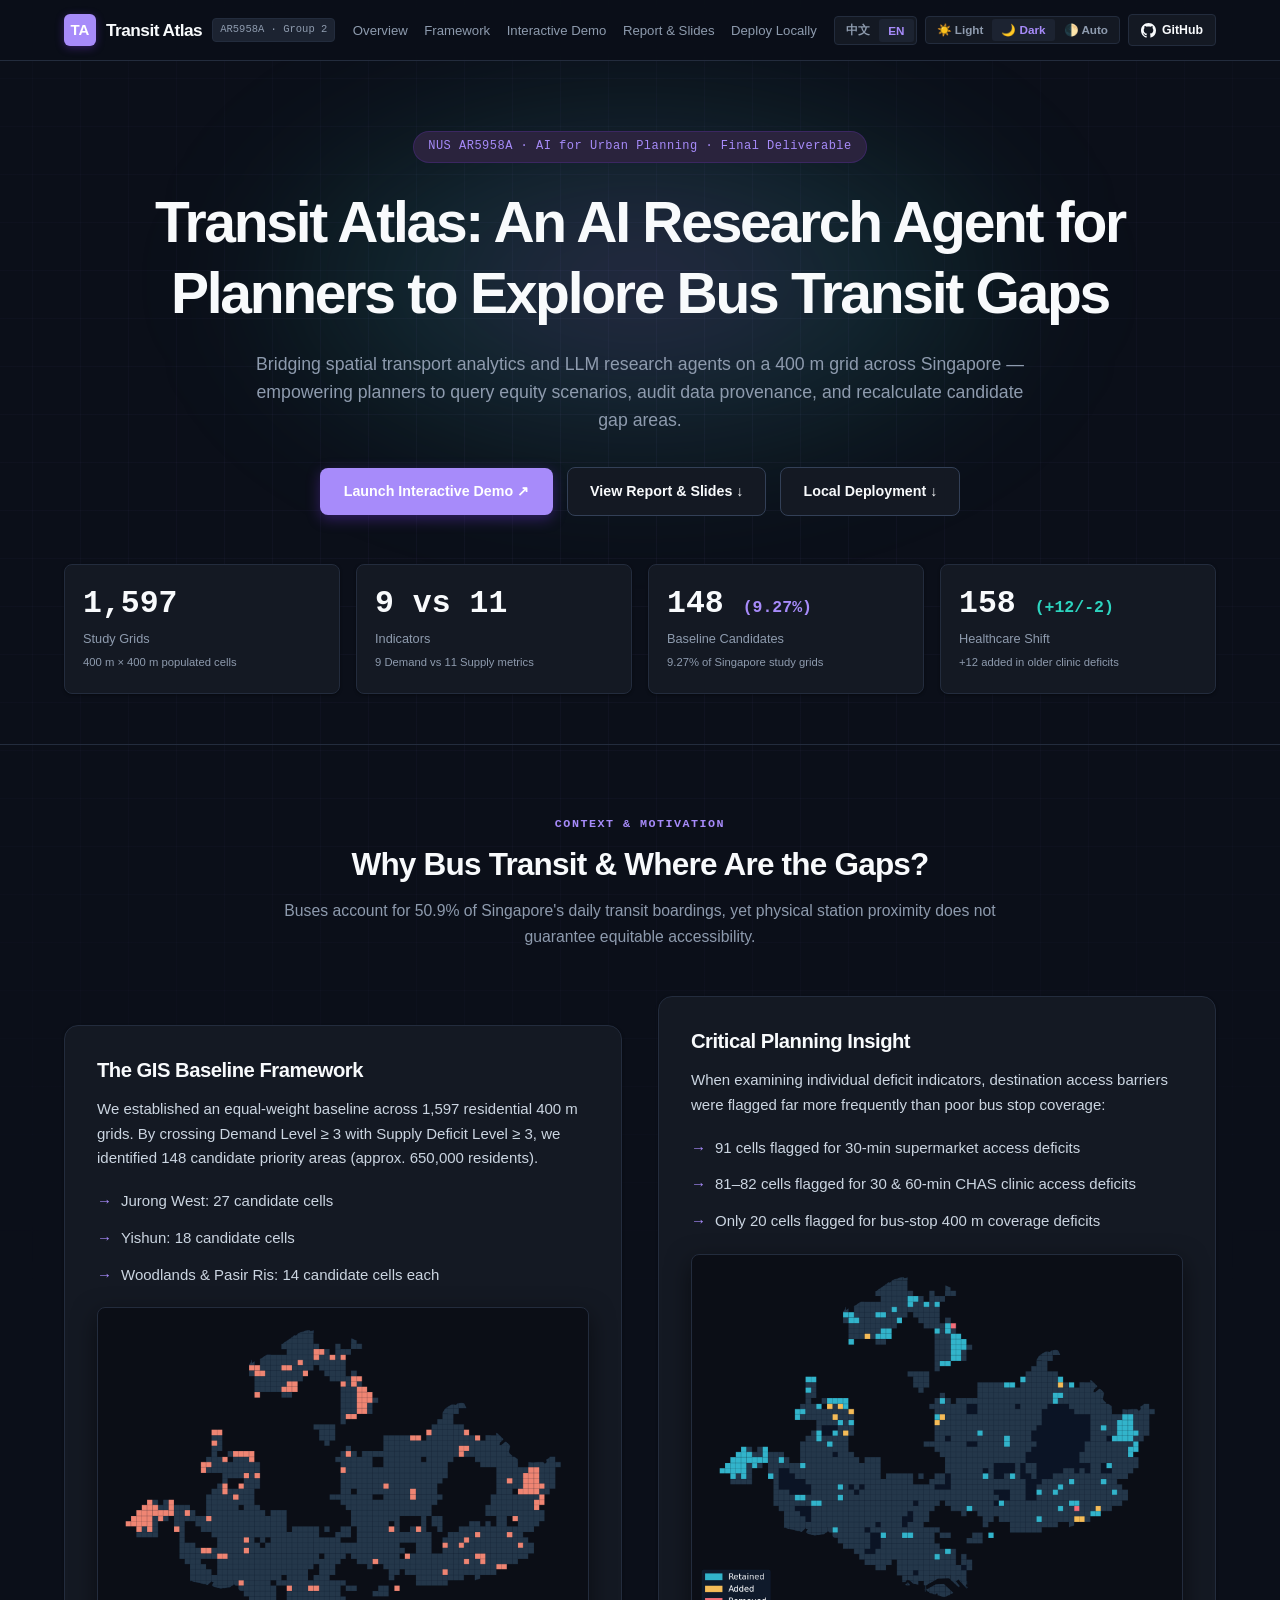
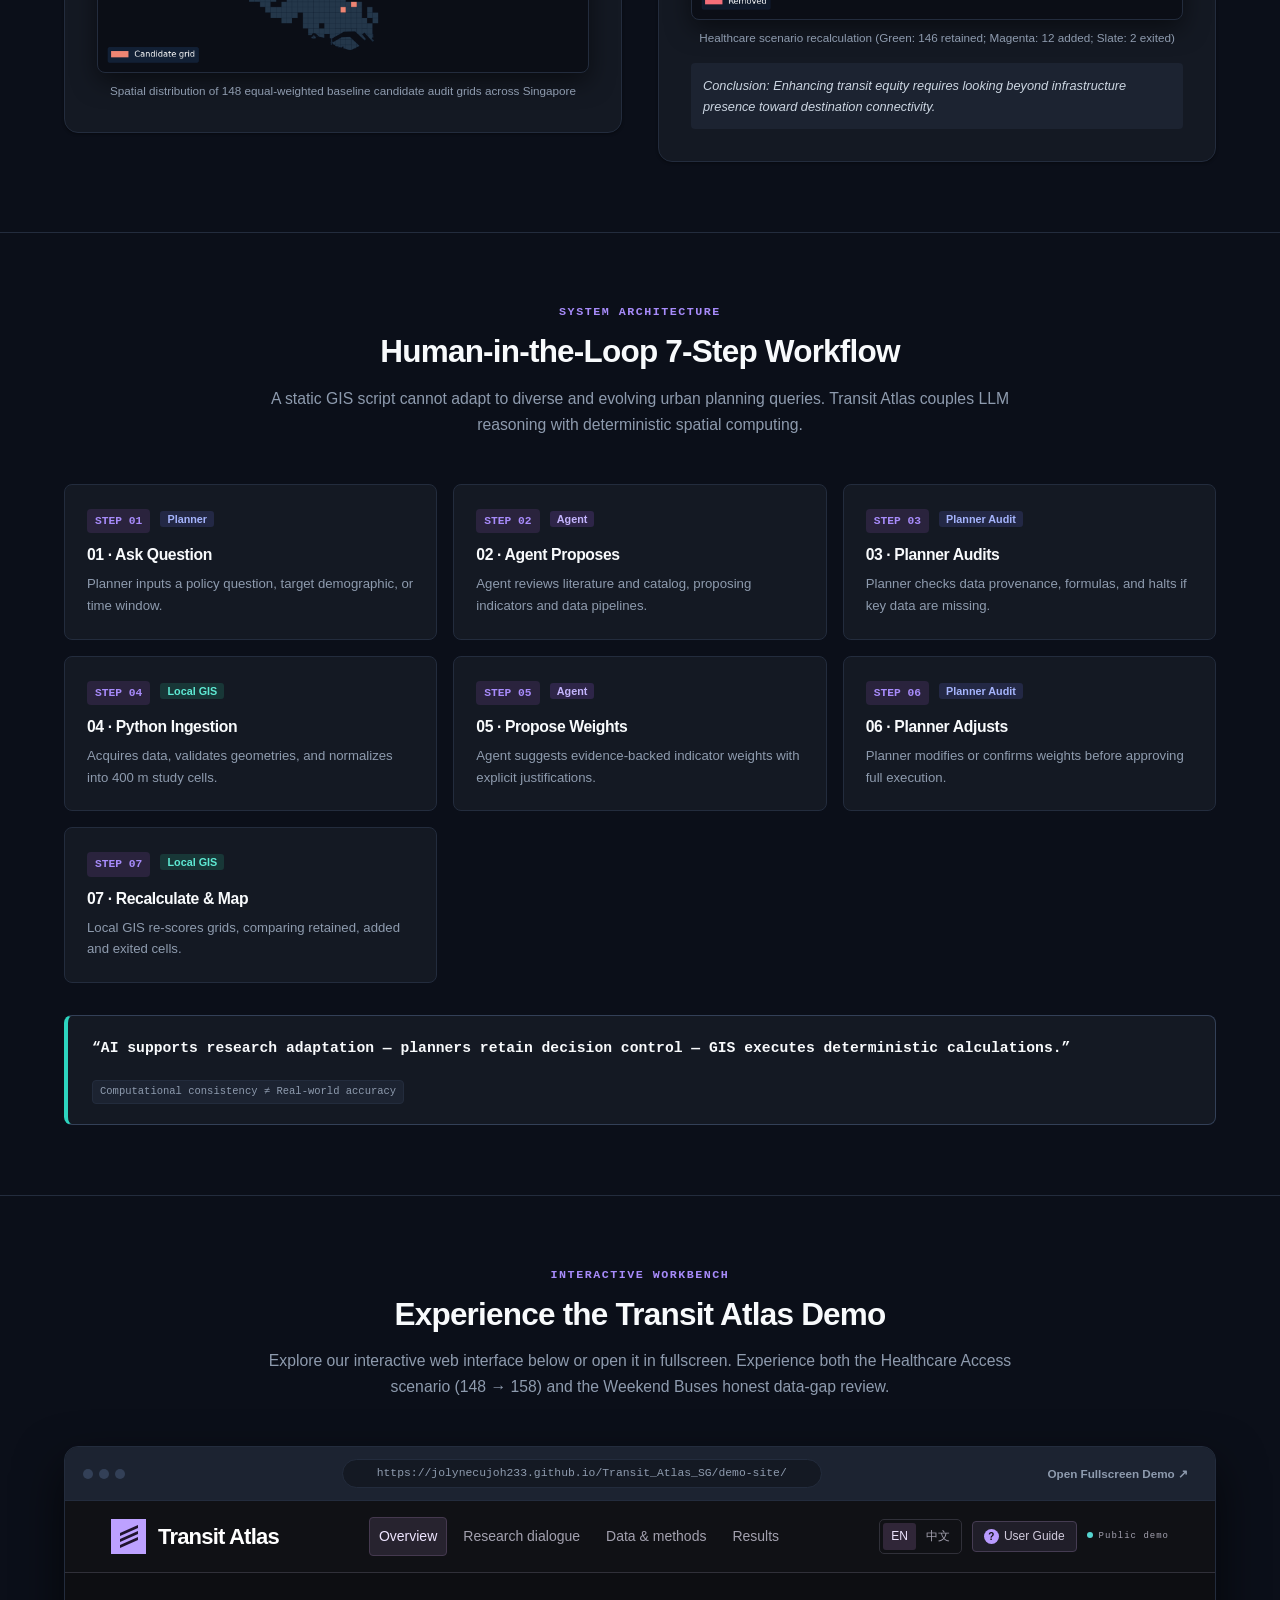
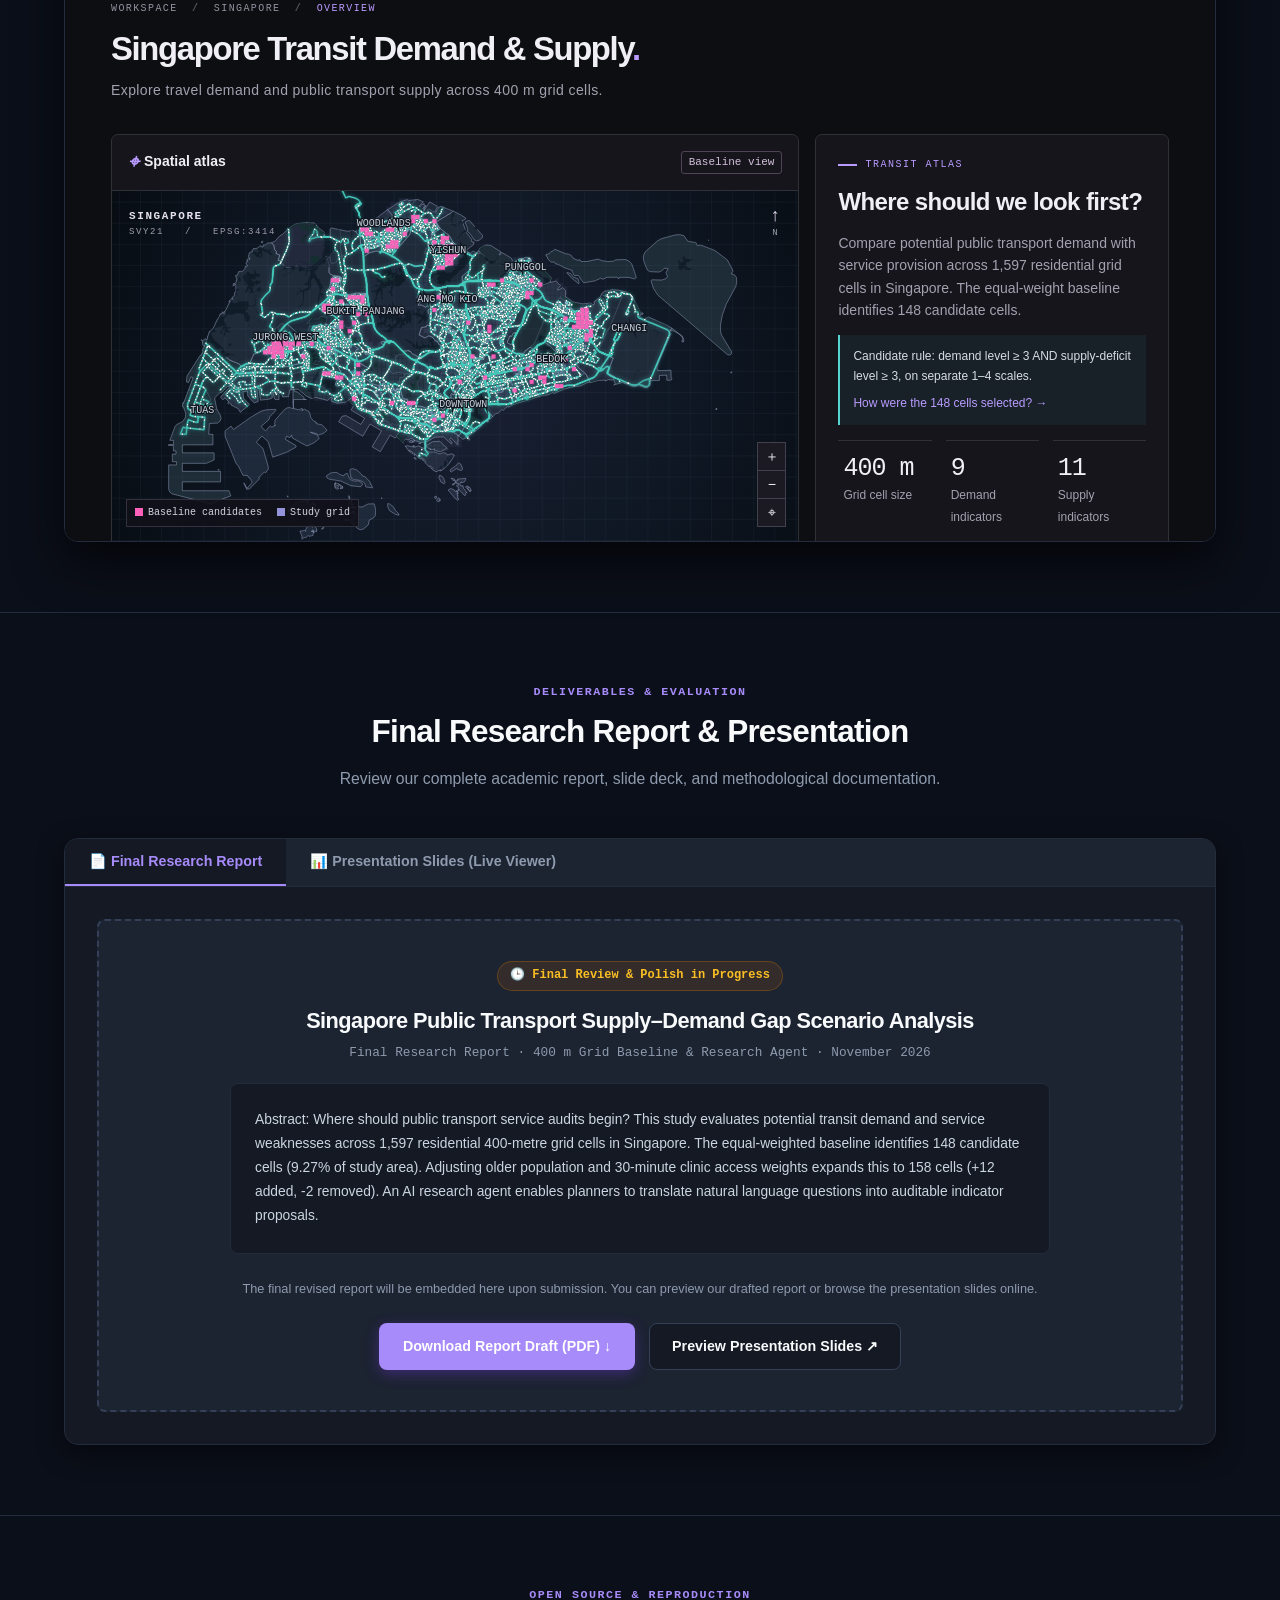
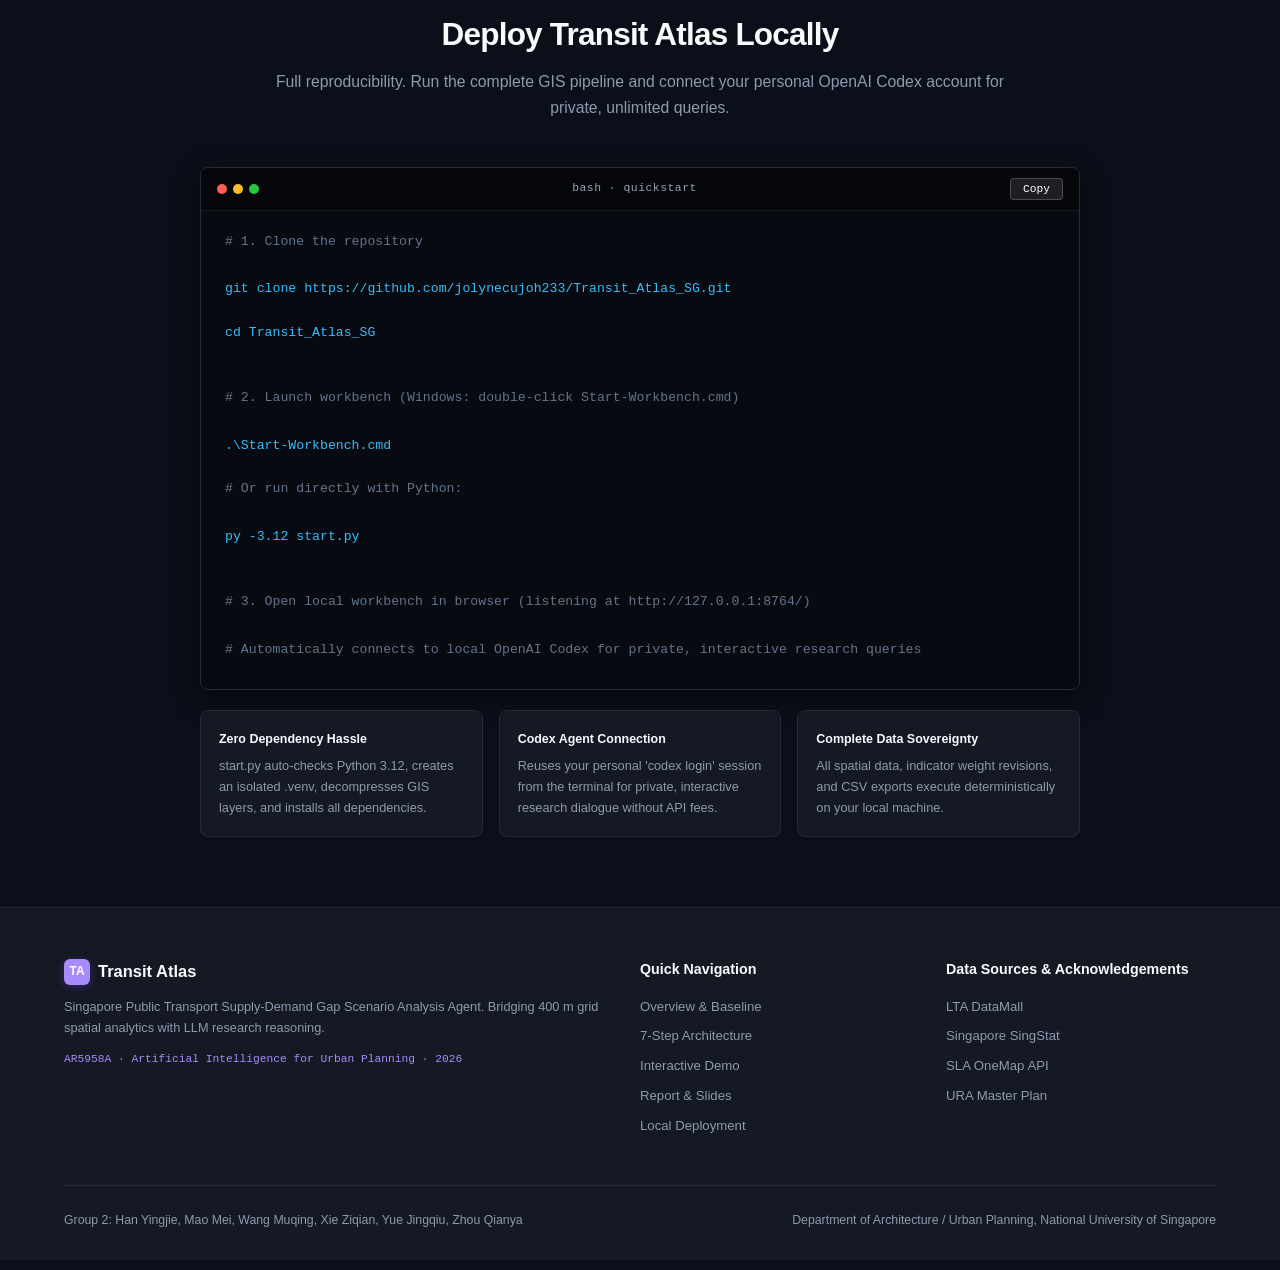
==== commit e76c66a3: "Add terminal header bar to deploy card and simplify slides badge to Live Preview" ====
--- a/index.html
+++ b/index.html
@@ -287,7 +287,7 @@
                 <strong style="color:var(--text-main);">GROUP2_FinalPresentation.pdf</strong>
                 <span style="font-size:0.82rem; color:var(--text-muted); margin-left:8px;" data-i18n-key="slides_filename_desc">(21 presentation slides · Research background, methodology, and demo screen walkthroughs)</span>
               </div>
-              <span class="preview-badge" data-i18n-key="slides_badge_preview_only">🔒 在线预览模式 · 限制下载</span>
+              <span class="preview-badge" data-i18n-key="slides_badge_preview_only">在线预览</span>
             </div>
             <iframe class="pdf-viewer-frame" src="assets/presentation.pdf#view=FitH" title="Presentation Slides Live Viewer"></iframe>
           </div>
@@ -306,7 +306,15 @@
 
         <div style="max-width:880px; margin:0 auto;">
           <div class="deploy-card">
-            <button type="button" class="copy-btn" data-copy-target="deploy-snippet" data-i18n-key="btn_copy">Copy</button>
+            <div class="deploy-card-header">
+              <div class="mac-dots" aria-hidden="true">
+                <span></span>
+                <span></span>
+                <span></span>
+              </div>
+              <span class="deploy-card-title">bash · quickstart</span>
+              <button type="button" class="copy-btn" data-copy-target="deploy-snippet" data-i18n-key="btn_copy">Copy</button>
+            </div>
             <pre id="deploy-snippet"><code><span class="deploy-comment"># 1. Clone the repository</span>
 <span class="deploy-cmd">git clone https://github.com/jolynecujoh233/Transit_Atlas_SG.git</span>
 <span class="deploy-cmd">cd Transit_Atlas_SG</span>
--- a/homepage.css
+++ b/homepage.css
@@ -468,6 +468,7 @@
 .section {
   padding: 70px 0;
   border-top: 1px solid var(--border-color);
+  scroll-margin-top: 70px;
 }
 
 .section-head {
@@ -752,13 +753,58 @@
 .deploy-card {
   background: var(--code-bg);
   color: var(--code-text);
+  border: 1px solid var(--border-color);
   border-radius: var(--radius-md);
-  padding: 24px;
+  margin: 18px 0;
+  position: relative;
+  overflow: hidden;
+  box-shadow: var(--shadow-md);
+}
+
+.deploy-card-header {
+  display: flex;
+  justify-content: space-between;
+  align-items: center;
+  padding: 10px 16px;
+  background: rgba(0, 0, 0, 0.4);
+  border-bottom: 1px solid rgba(255, 255, 255, 0.08);
+  position: relative;
+  z-index: 3;
+}
+
+.deploy-card-header .mac-dots {
+  display: flex;
+  gap: 6px;
+  align-items: center;
+}
+
+.deploy-card-header .mac-dots span {
+  width: 10px;
+  height: 10px;
+  border-radius: 50%;
+  display: inline-block;
+}
+
+.deploy-card-header .mac-dots span:nth-child(1) { background: #FF5F56; }
+.deploy-card-header .mac-dots span:nth-child(2) { background: #FFBD2E; }
+.deploy-card-header .mac-dots span:nth-child(3) { background: #27C93F; }
+
+.deploy-card-title {
+  font-family: var(--font-mono);
+  font-size: 0.76rem;
+  color: #94A3B8;
+  letter-spacing: 0.5px;
+}
+
+.deploy-card pre {
+  padding: 20px 24px 24px;
+  margin: 0;
+  overflow-x: auto;
   font-family: var(--font-mono);
   font-size: 0.88rem;
-  margin: 18px 0;
-  position: relative;
-  overflow-x: auto;
+  line-height: 1.65;
+  position: relative;
+  z-index: 2;
 }
 
 .deploy-step {
@@ -778,20 +824,24 @@
 }
 
 .copy-btn {
-  position: absolute;
-  top: 14px;
-  right: 14px;
-  background: rgba(255,255,255,0.1);
-  border: 1px solid rgba(255,255,255,0.2);
+  background: rgba(255, 255, 255, 0.1);
+  border: 1px solid rgba(255, 255, 255, 0.2);
   color: #fff;
-  padding: 4px 10px;
-  border-radius: 4px;
+  padding: 4px 12px;
+  border-radius: var(--radius-sm);
+  font-family: var(--font-mono);
   font-size: 0.75rem;
+  font-weight: 500;
   cursor: pointer;
   transition: var(--transition);
-}
+  display: inline-flex;
+  align-items: center;
+  gap: 5px;
+}
+
 .copy-btn:hover {
-  background: rgba(255,255,255,0.2);
+  background: rgba(255, 255, 255, 0.22);
+  border-color: rgba(255, 255, 255, 0.4);
 }
 
 /* Footer */
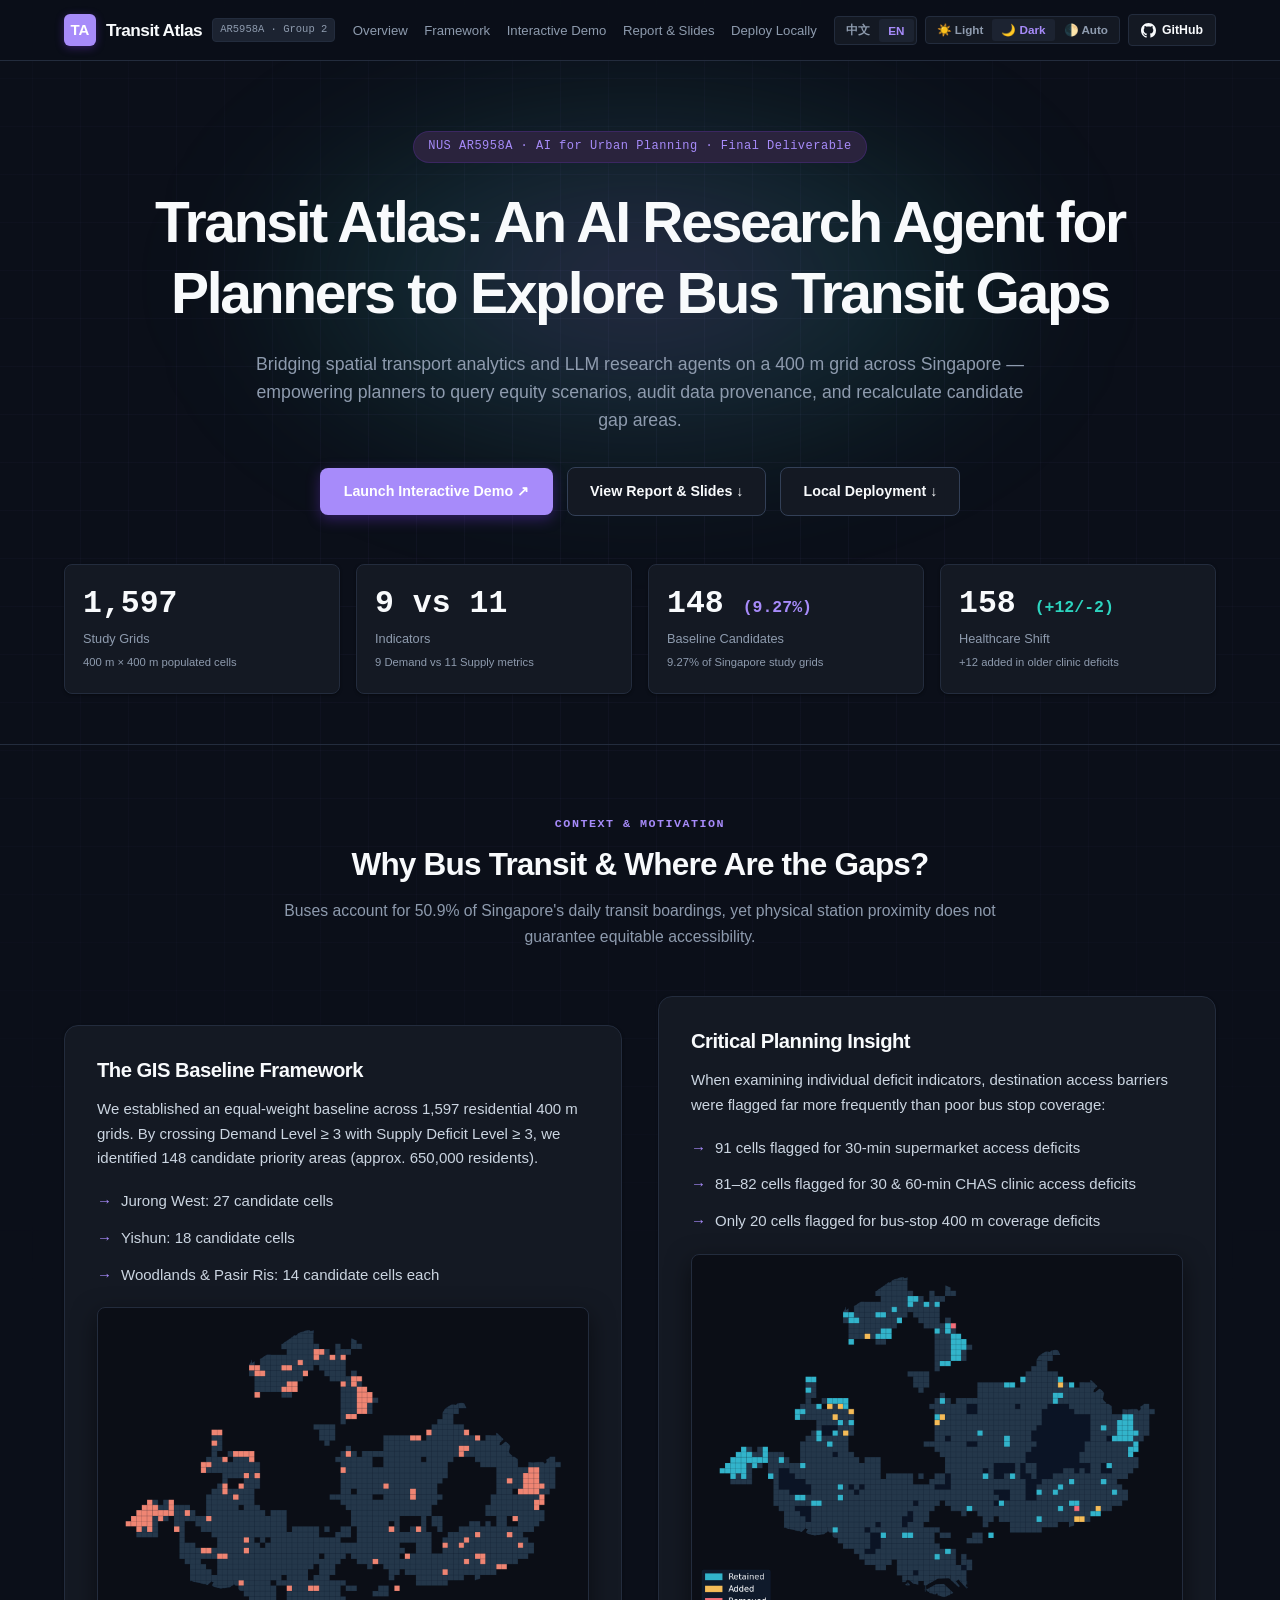
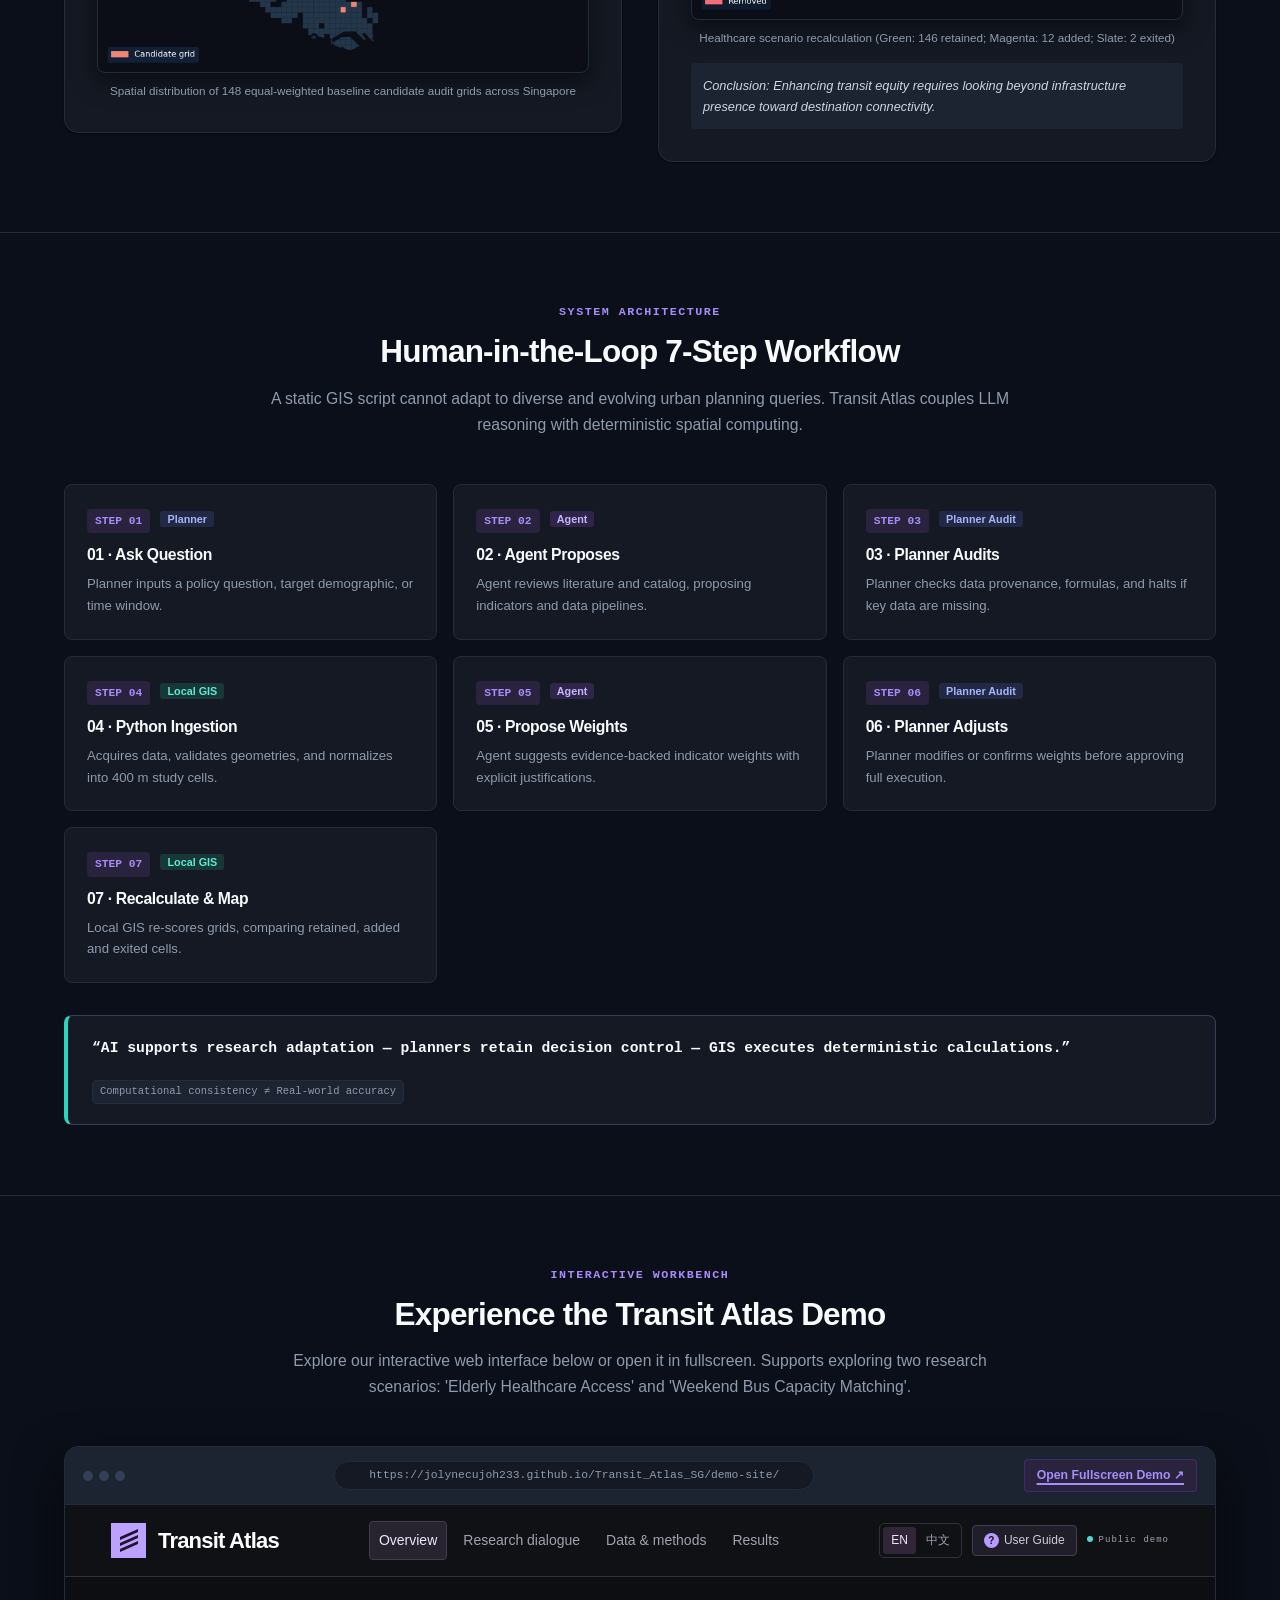
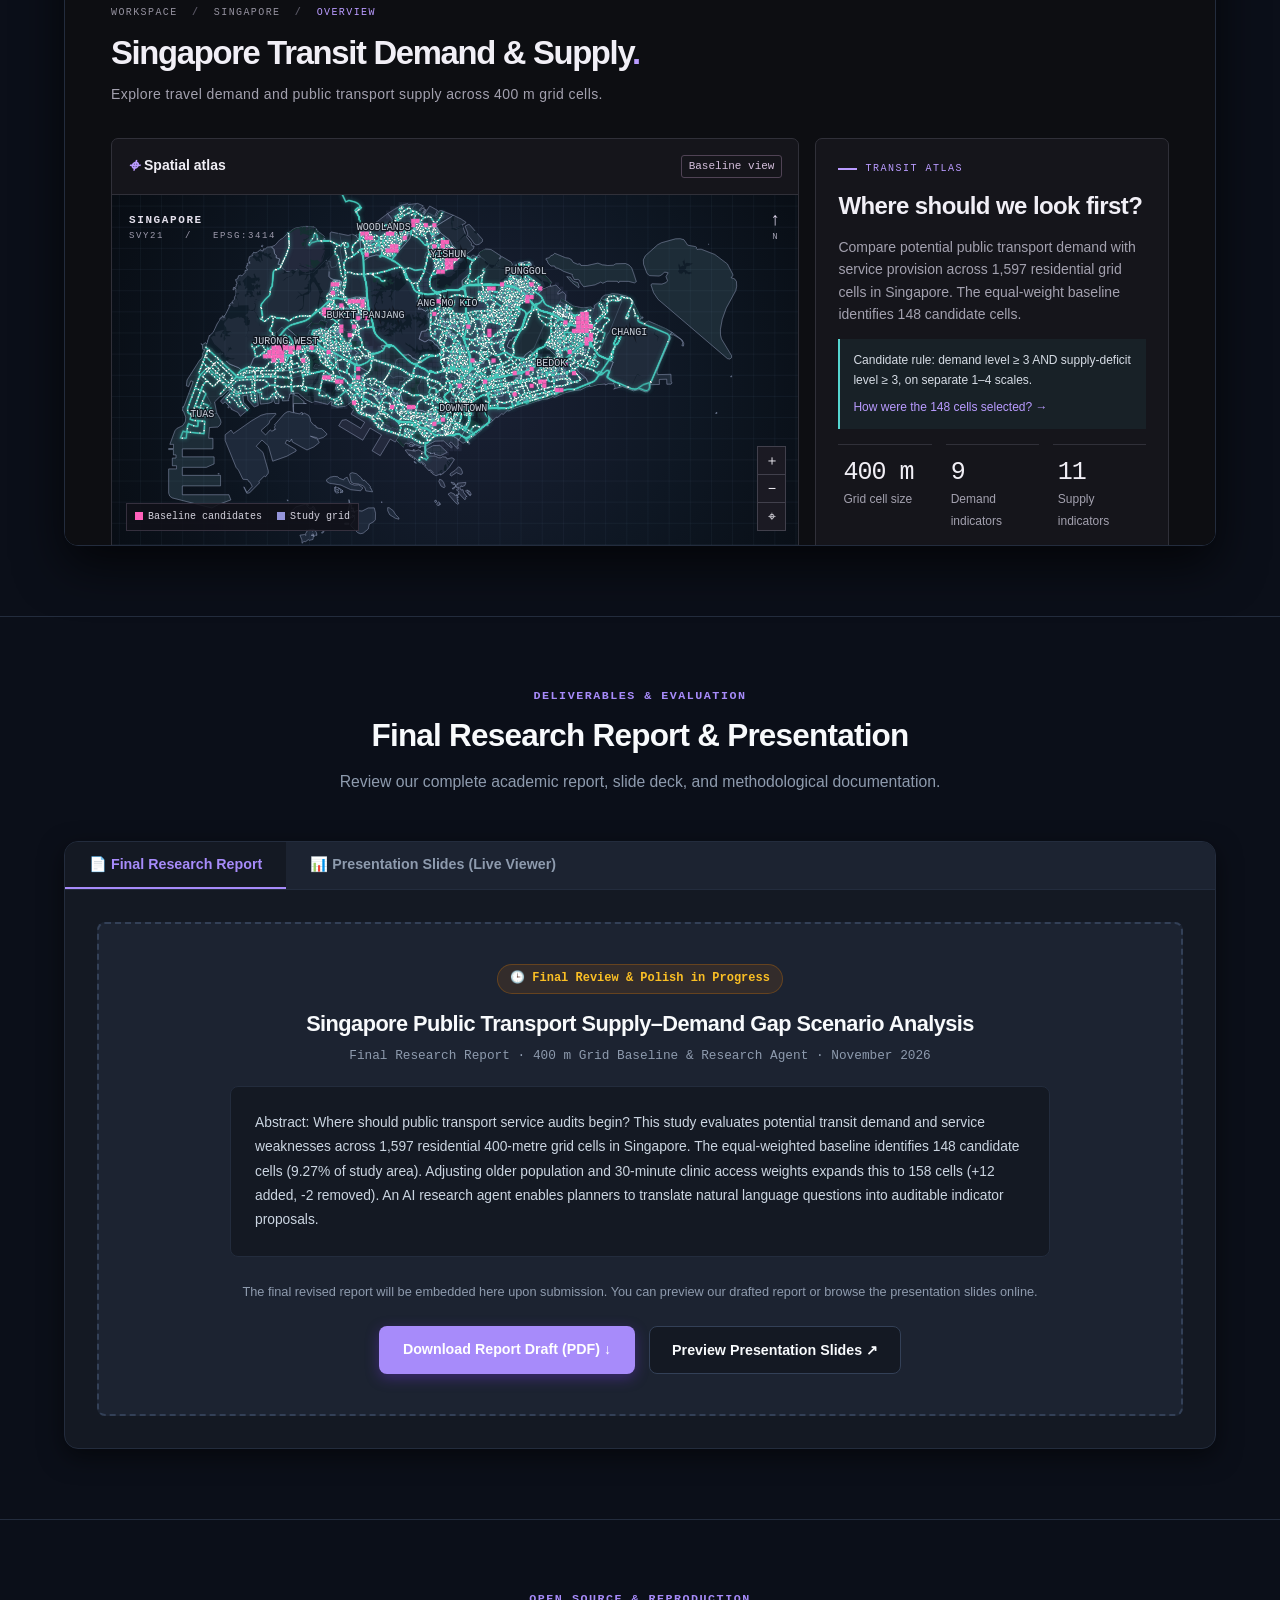
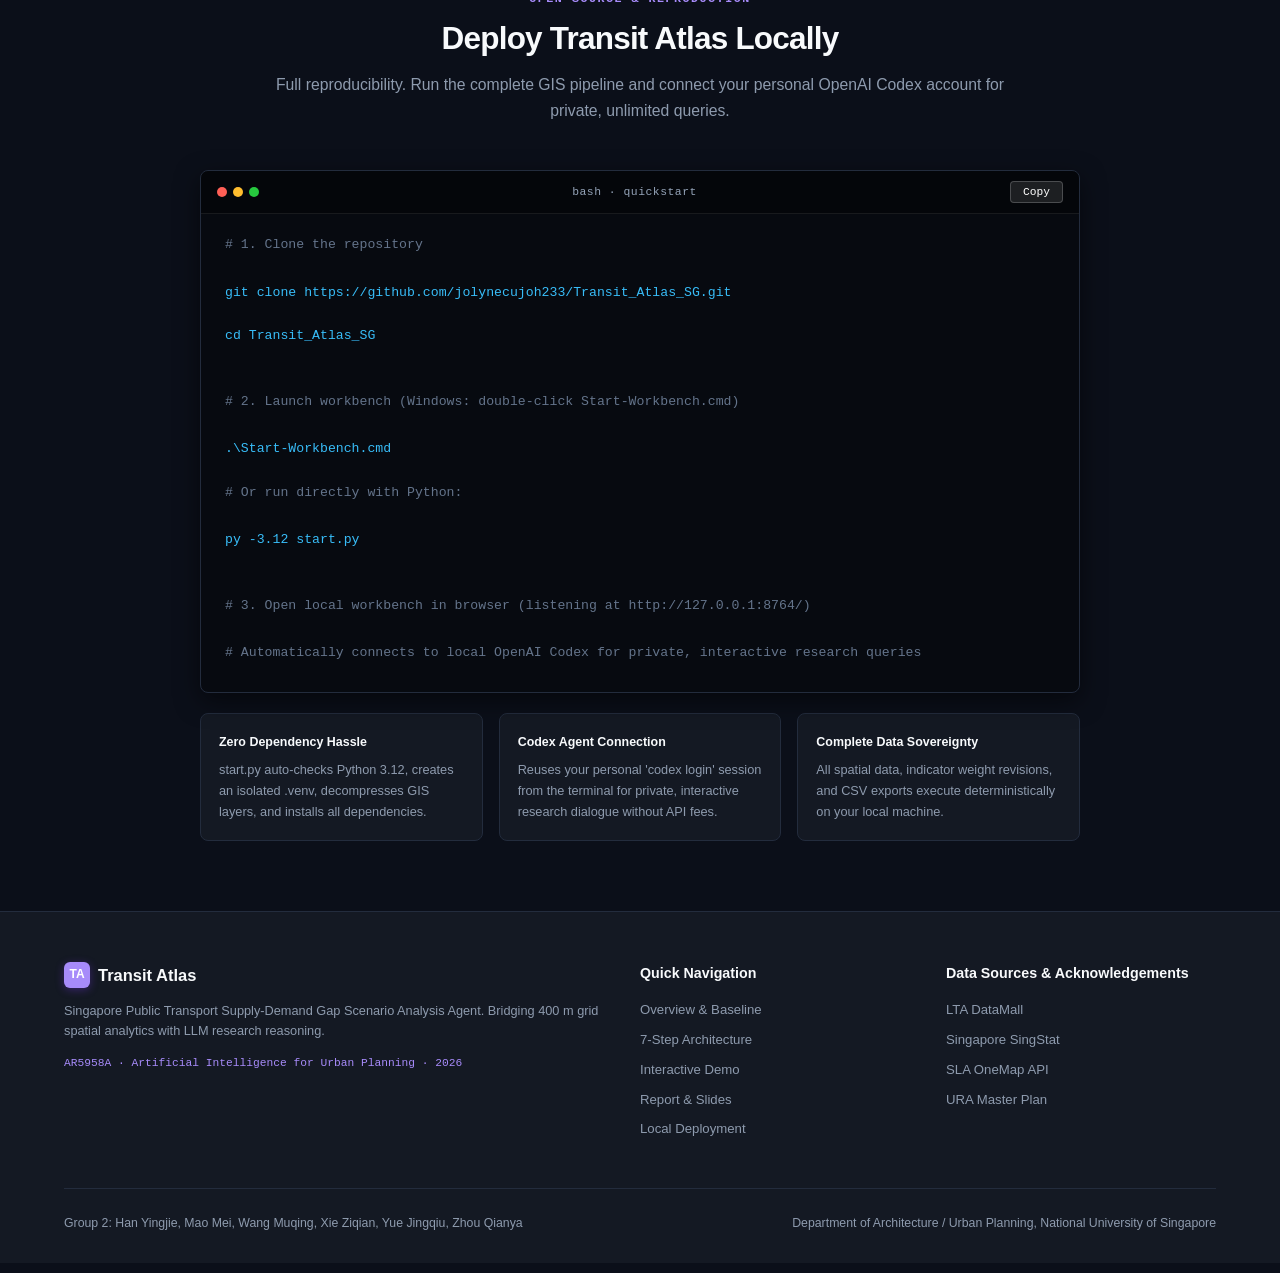
==== commit f622900b: "Update demo description copy and enhance fullscreen demo button with underline and accent styling" ====
--- a/index.html
+++ b/index.html
@@ -221,7 +221,7 @@
         <div class="section-head">
           <div class="section-kicker" data-i18n-key="section_demo_kicker">在线交互演示</div>
           <h2 class="section-title" data-i18n-key="section_demo_title">体验 Transit Atlas 交互工作台</h2>
-          <p class="section-desc" data-i18n-key="section_demo_desc">在下方直接体验高仿真研究对话，或点击右上角全屏运行。支持体验「老年人就医情景（148→158）」与「周末下午公交（规划边界识别）」。</p>
+          <p class="section-desc" data-i18n-key="section_demo_desc">在下方直接体验高仿真研究对话，或点击右上角全屏运行。支持体验「老年人就医情景」与「周末下午公交运力匹配」两个研究情景。</p>
         </div>
 
         <div class="demo-window">
@@ -232,7 +232,7 @@
               <span></span>
             </div>
             <div class="demo-url-bar">https://jolynecujoh233.github.io/Transit_Atlas_SG/demo-site/</div>
-            <a class="btn-control" href="./demo-site/index.html" target="_blank" rel="noopener" data-i18n-key="btn_fullscreen">全屏体验 Demo ↗</a>
+            <a class="demo-fullscreen-btn" href="./demo-site/index.html" target="_blank" rel="noopener" data-i18n-key="btn_fullscreen">全屏体验 Demo ↗</a>
           </div>
           <div class="demo-iframe-container">
             <iframe src="./demo-site/index.html" title="Transit Atlas Interactive Demo" loading="lazy"></iframe>
--- a/homepage.css
+++ b/homepage.css
@@ -668,6 +668,33 @@
   text-overflow: ellipsis;
 }
 
+.demo-fullscreen-btn {
+  display: inline-flex;
+  align-items: center;
+  gap: 5px;
+  color: var(--accent-purple);
+  font-size: 0.82rem;
+  font-weight: 600;
+  text-decoration: underline;
+  text-underline-offset: 4px;
+  text-decoration-thickness: 1.5px;
+  text-decoration-color: var(--accent-purple);
+  padding: 5px 12px;
+  border-radius: var(--radius-sm);
+  background: var(--accent-purple-light);
+  border: 1px solid rgba(124, 58, 237, 0.28);
+  transition: var(--transition);
+  white-space: nowrap;
+}
+
+.demo-fullscreen-btn:hover {
+  background: var(--accent-purple);
+  color: #FFFFFF !important;
+  text-decoration-color: #FFFFFF;
+  box-shadow: 0 2px 10px rgba(124, 58, 237, 0.35);
+  transform: translateY(-1px);
+}
+
 .demo-iframe-container {
   width: 100%;
   height: 640px;
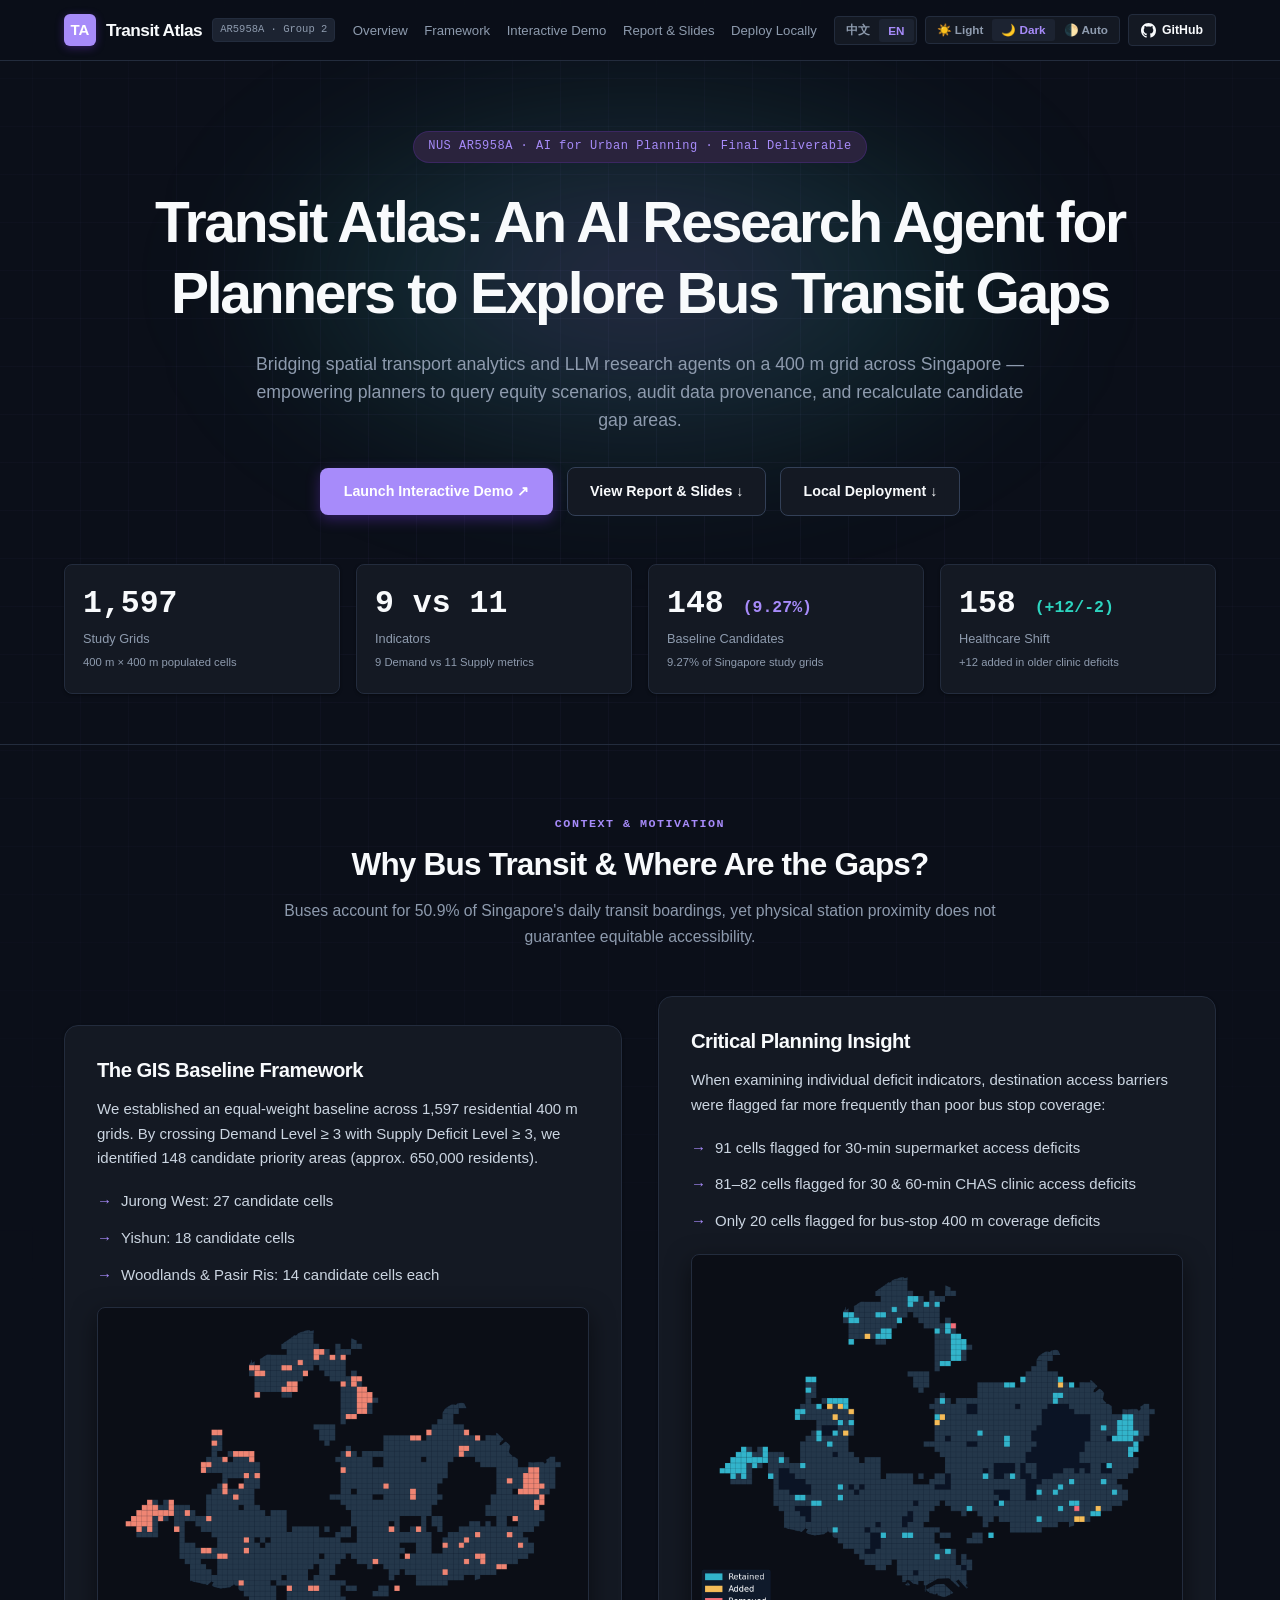
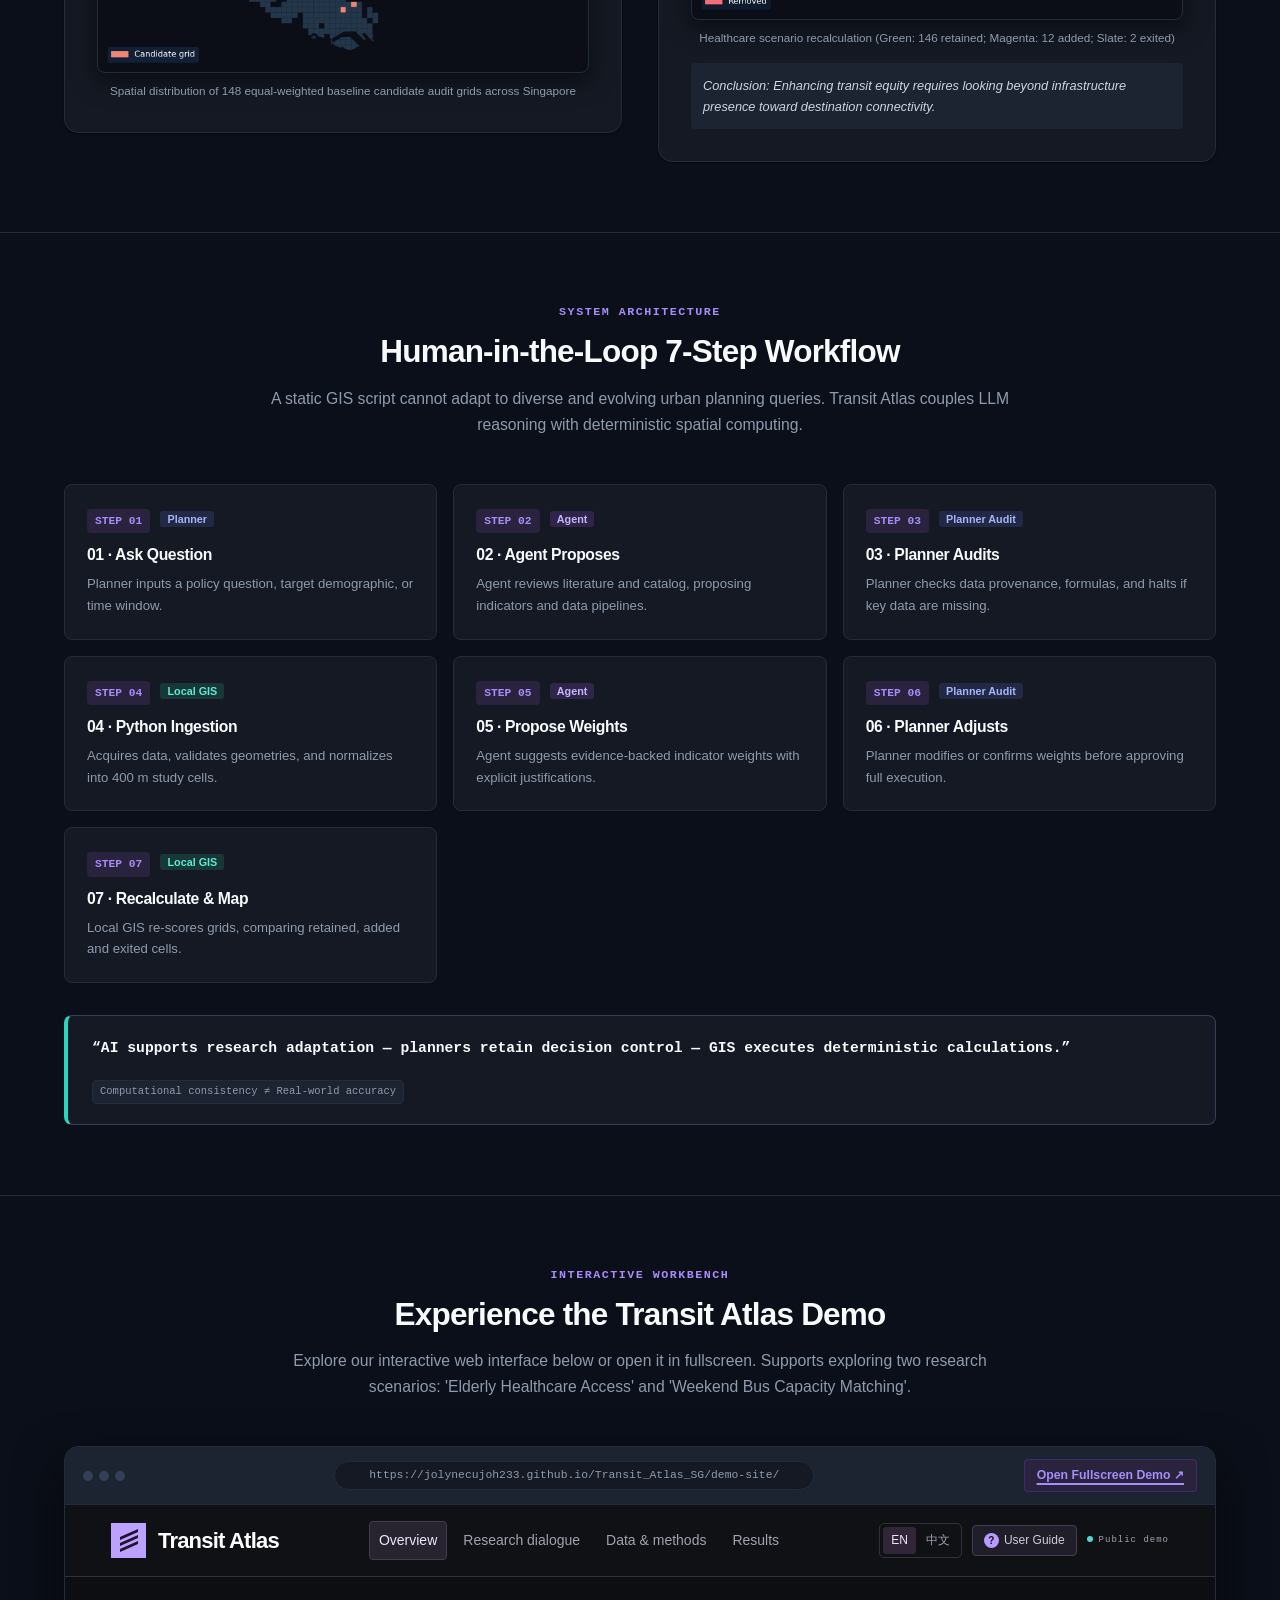
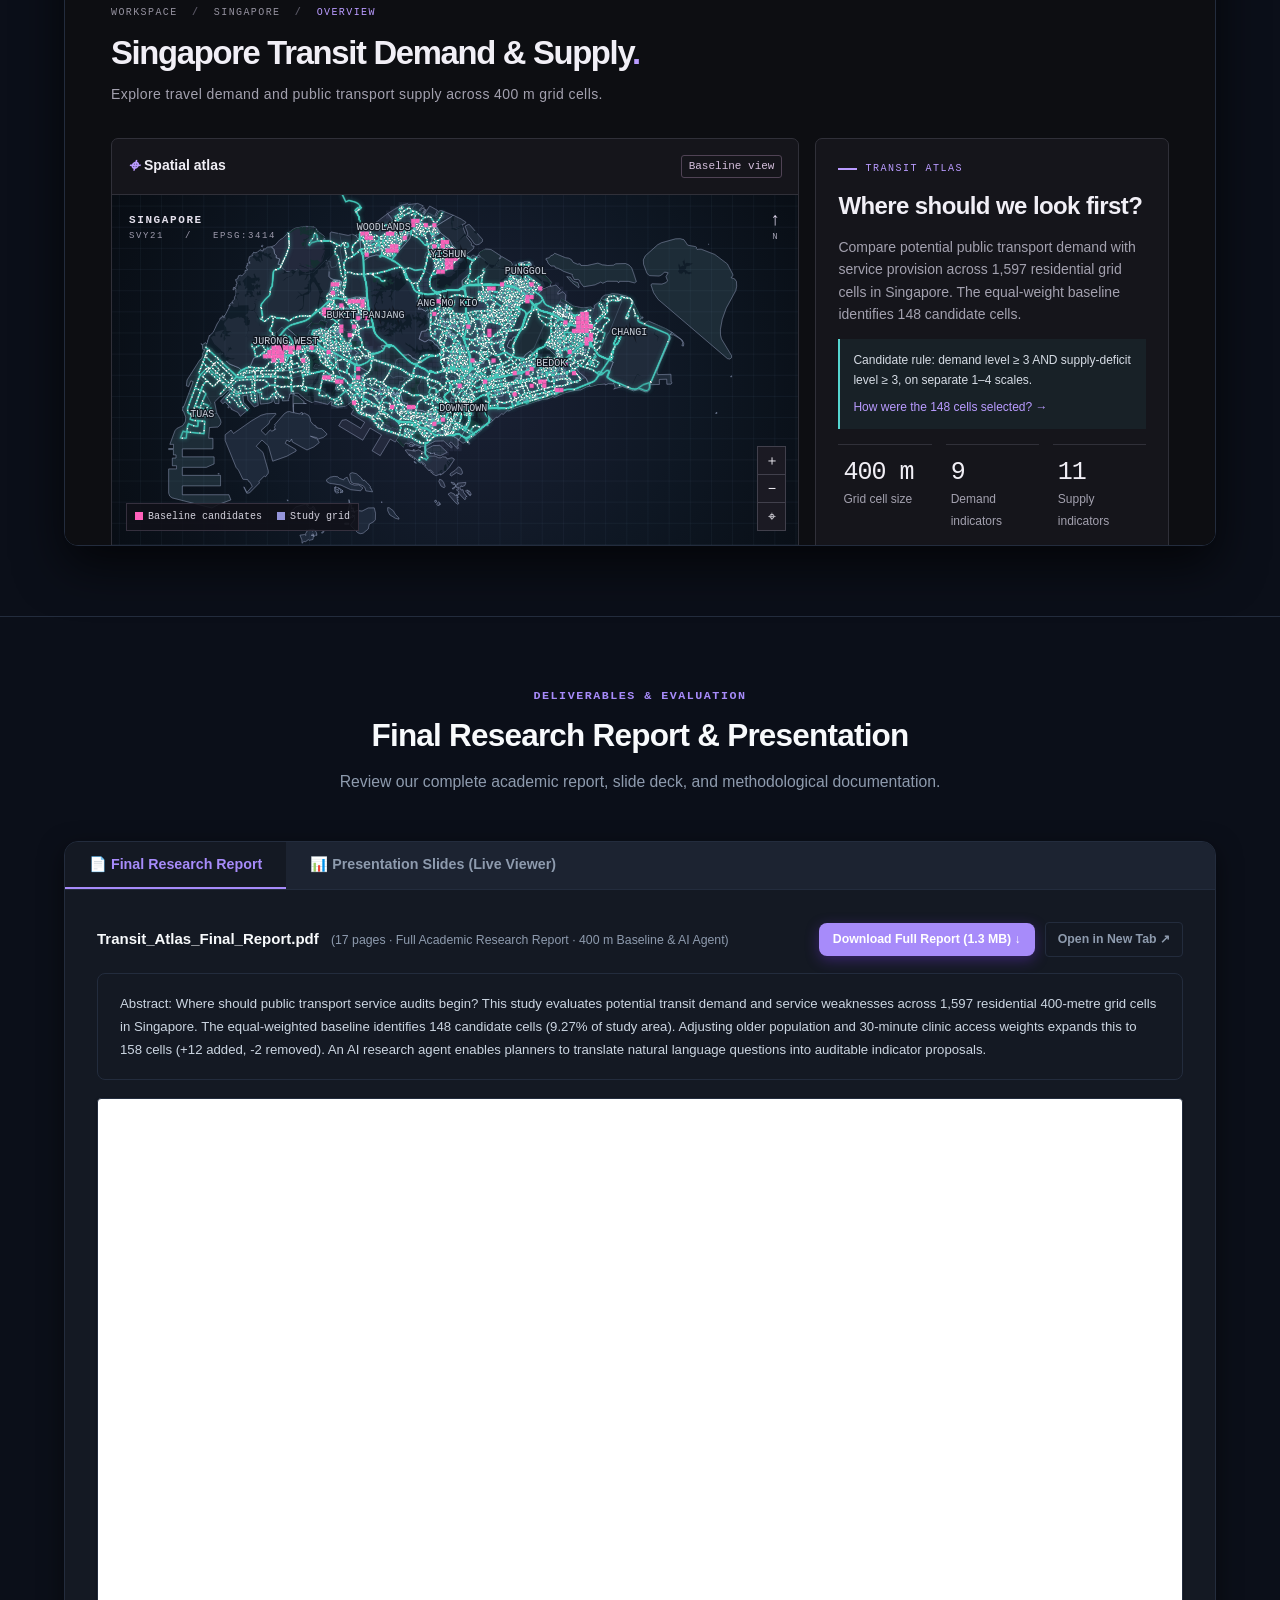
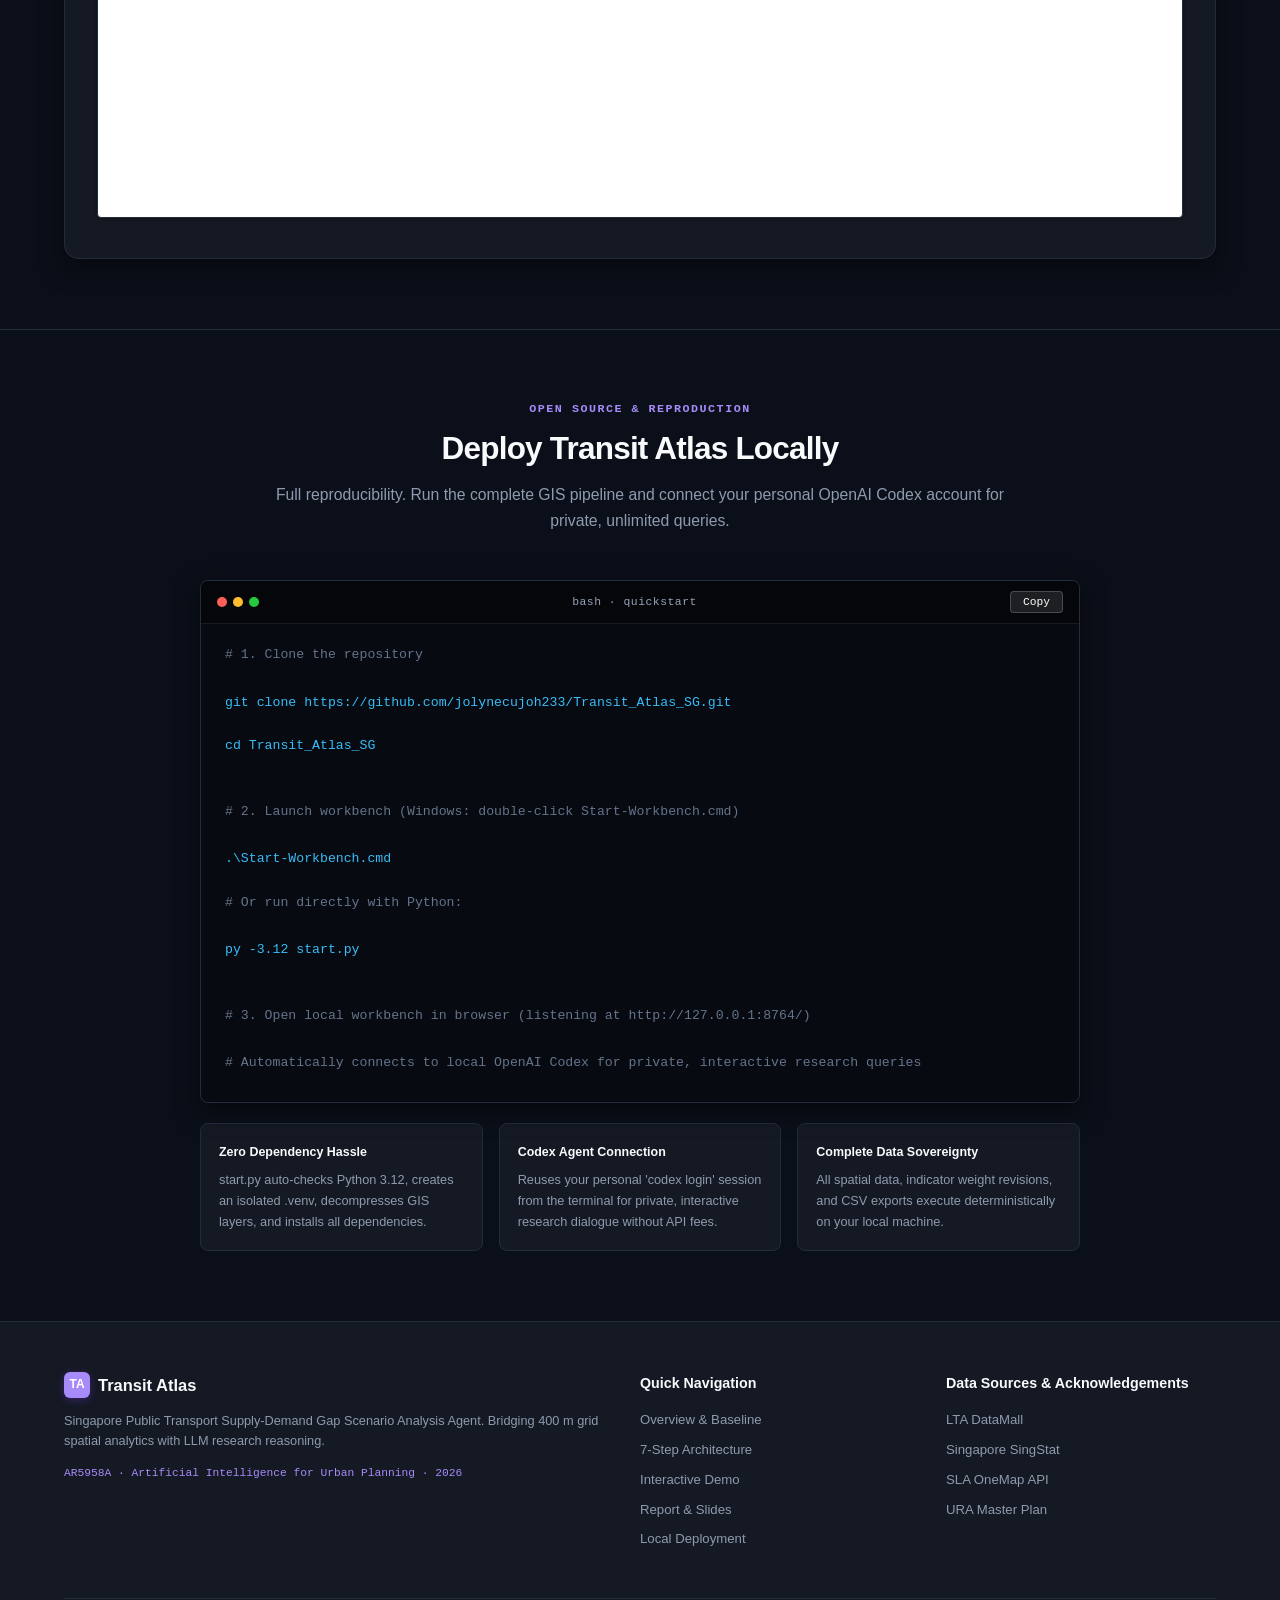
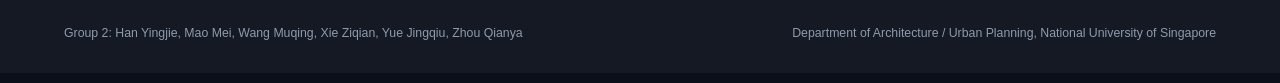
==== commit 8bd2b57d: "Embed completed Final Research Report PDF and update documentation" ====
--- a/index.html
+++ b/index.html
@@ -256,28 +256,26 @@
             <button type="button" class="deliverable-tab" data-deliverable-tab="slides" aria-pressed="false" role="tab" data-i18n-key="tab_slides">📊 汇报演讲幻灯片 (Presentation Slides)</button>
           </div>
 
-          <!-- Panel 1: Final Report Slot -->
+          <!-- Panel 1: Final Research Report Live PDF Viewer -->
           <div class="deliverable-panel" data-deliverable-panel="report" role="tabpanel">
-            <div class="report-placeholder-card">
-              <div class="status-tag" data-i18n-key="report_status">🕒 最终排版与核校进行中 (Finalizing)</div>
-              <h3 style="font-size:1.45rem; margin-bottom:8px;" data-i18n-key="report_title">《新加坡公共交通供需缺口情景分析》最终研究报告</h3>
-              <p style="font-family:var(--font-mono); font-size:0.85rem; color:var(--text-muted); margin-bottom:20px;" data-i18n-key="report_sub">400 米网格基线与研究 Agent · 2026 年 11 月</p>
-              
-              <div style="background:var(--bg-surface); border:1px solid var(--border-color); border-radius:var(--radius-md); padding:24px; text-align:left; max-width:820px; margin:0 auto 24px; font-size:0.92rem; line-height:1.75; color:var(--text-body);">
-                <p style="margin-bottom:0;" data-i18n-key="report_summary">
-                  <strong>摘要：</strong>公共交通服务调查应优先从哪些居住区开始？本研究在新加坡 1,597 个估计有常住人口的 400 米网格中，分别评估居民的潜在公共交通需求与当地服务的相对薄弱程度。等权基线筛出 148 个候选网格。将老年人口与 30 分钟诊所可达性权重从 1 调至 2，得到 158 个就医情景候选网格（146 保留，12 新增，2 退出）。项目还实现了一个研究 Agent：模型把自然语言转化为可审核指标提案，规划师确认数据与权重，本地 GIS 负责运算。
-                </p>
+            <div style="margin-bottom:16px; display:flex; justify-content:space-between; align-items:center; flex-wrap:wrap; gap:12px;">
+              <div>
+                <strong style="color:var(--text-main);">Transit_Atlas_Final_Report.pdf</strong>
+                <span style="font-size:0.82rem; color:var(--text-muted); margin-left:8px;" data-i18n-key="report_filename_desc">(17 pages · Full Academic Research Report · 400 m Baseline & AI Agent)</span>
               </div>
-
-              <p style="font-size:0.85rem; color:var(--text-muted); margin-bottom:24px;" data-i18n-key="report_notice">
-                本卡片为最终报告预留展示位，最终定稿 PDF 将无缝嵌入此处供在线翻阅与下载。您可在相邻标签先查看我们的完整汇报幻灯片。
+              <div style="display:flex; gap:10px; align-items:center; flex-wrap:wrap;">
+                <a class="btn-primary" style="padding:6px 14px; font-size:0.82rem;" href="assets/Transit_Atlas_Final_Report.pdf" download="Transit_Atlas_Final_Report.pdf" data-i18n-key="btn_download_final_report">Download Full Report (1.3 MB) ↓</a>
+                <a class="btn-control" style="padding:6px 12px; font-size:0.82rem; border:1px solid var(--border-color); border-radius:var(--radius-sm); text-decoration:none;" href="assets/Transit_Atlas_Final_Report.pdf" target="_blank" rel="noopener" data-i18n-key="btn_open_report_tab">Open in New Tab ↗</a>
+              </div>
+            </div>
+
+            <div style="background:var(--bg-surface); border:1px solid var(--border-color); border-radius:var(--radius-md); padding:18px 22px; margin-bottom:18px; font-size:0.88rem; line-height:1.75; color:var(--text-body);">
+              <p style="margin-bottom:0;" data-i18n-key="report_summary">
+                <strong>摘要：</strong>公共交通服务调查应优先从哪些居住区开始？本研究在新加坡 1,597 个估计有常住人口的 400 米网格中，分别评估居民的潜在公共交通需求与当地服务的相对薄弱程度。等权基线筛出 148 个候选网格。将老年人口与 30 分钟诊所可达性权重从 1 调至 2，得到 158 个就医情景候选网格（146 保留，12 新增，2 退出）。项目还实现了一个研究 Agent：模型把自然语言转化为可审核指标提案，规划师确认数据与权重，本地 GIS 负责运算。
               </p>
-
-              <div style="display:flex; justify-content:center; gap:14px; flex-wrap:wrap;">
-                <a class="btn-primary" href="assets/report_draft.pdf" download="TransitAtlas_Report_Draft.pdf" data-i18n-key="btn_download_draft">下载当前报告初稿 (PDF) ↓</a>
-                <button type="button" class="btn-secondary" id="btn-jump-to-slides" data-i18n-key="btn_view_slides_preview">在线翻阅汇报幻灯片 ↗</button>
-              </div>
-            </div>
+            </div>
+
+            <iframe class="pdf-viewer-frame" src="assets/Transit_Atlas_Final_Report.pdf#view=FitH" title="Transit Atlas Final Research Report Live Viewer"></iframe>
           </div>
 
           <!-- Panel 2: Presentation Slides Live PDF Viewer -->
--- a/homepage.css
+++ b/homepage.css
@@ -770,10 +770,11 @@
 
 .pdf-viewer-frame {
   width: 100%;
-  height: 600px;
+  height: 720px;
   border: 1px solid var(--border-color);
   border-radius: var(--radius-sm);
   background: #fff;
+  box-shadow: var(--shadow-sm);
 }
 
 /* Deployment Guide */
@@ -1006,4 +1007,5 @@
   .grid-2col { grid-template-columns: 1fr; }
   .footer-grid { grid-template-columns: 1fr; gap: 24px; }
   .demo-iframe-container { height: 480px; }
-}
+  .pdf-viewer-frame { height: 520px; }
+}
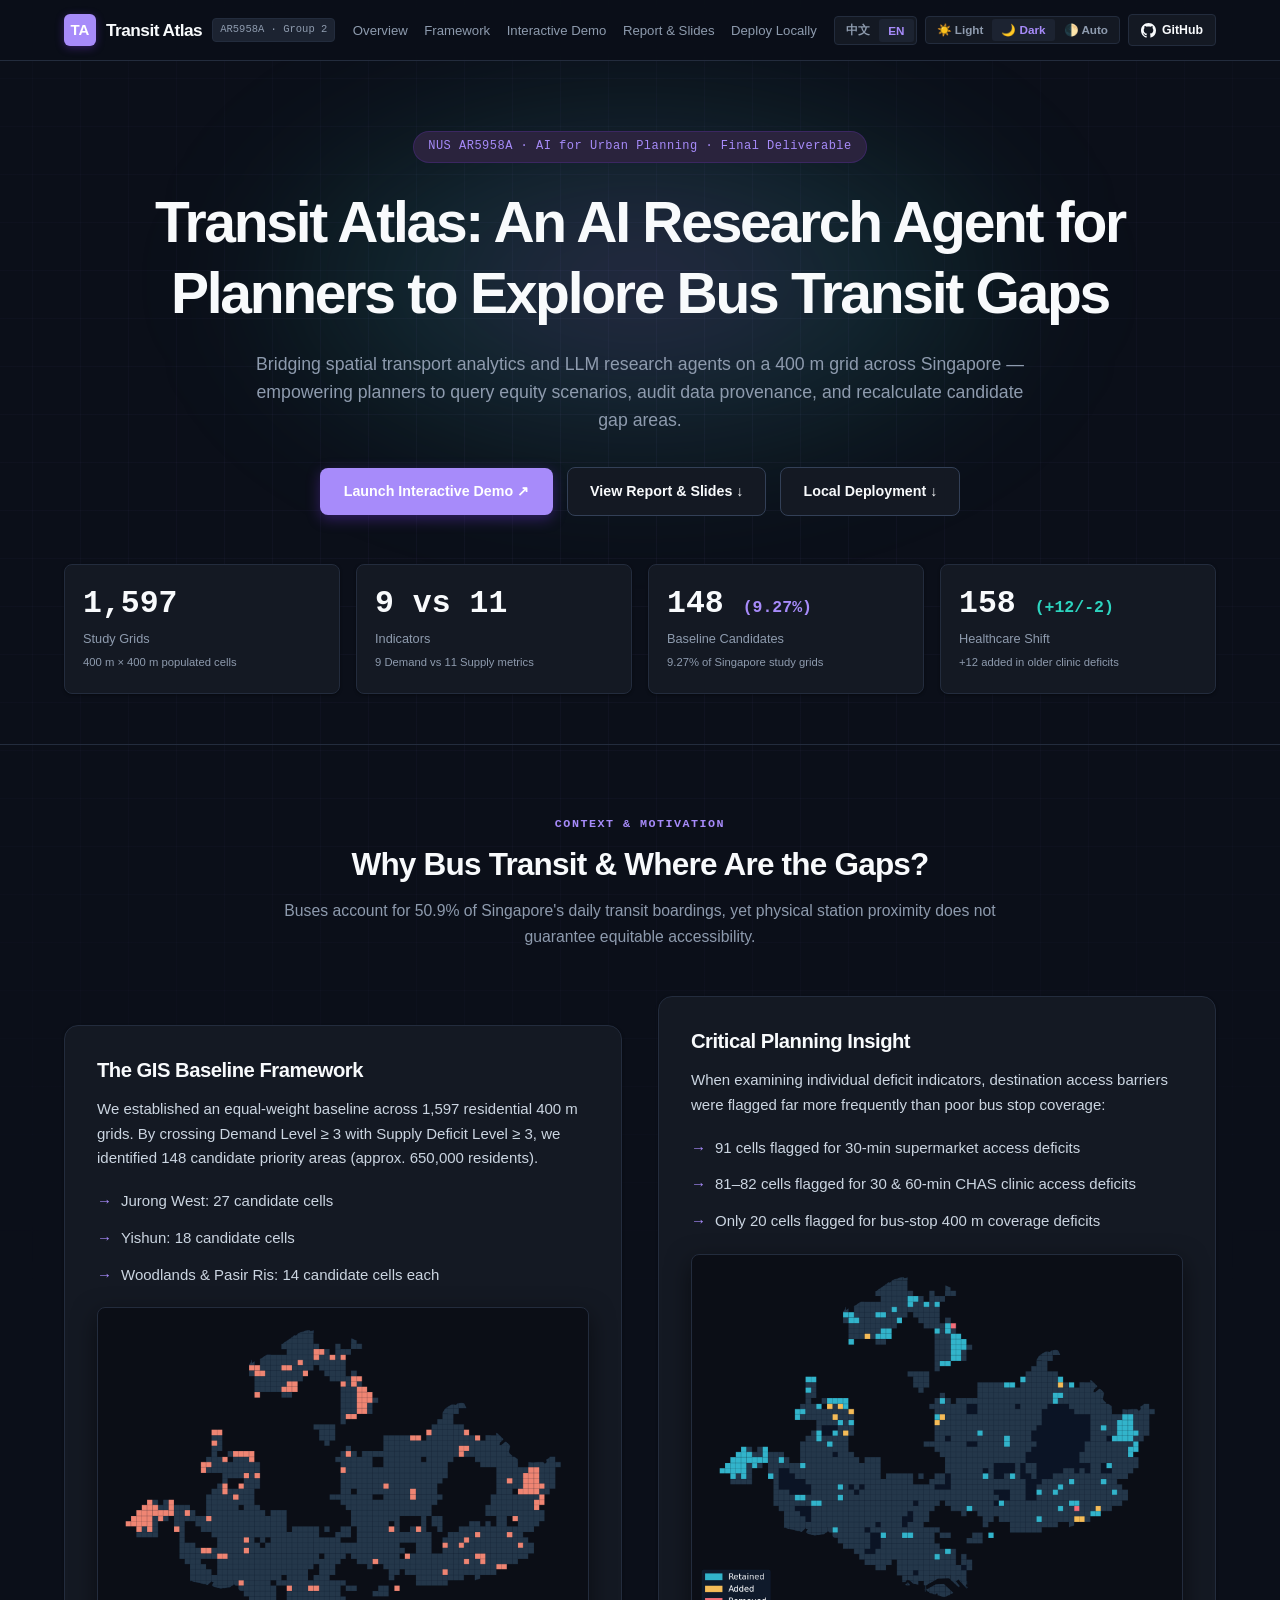
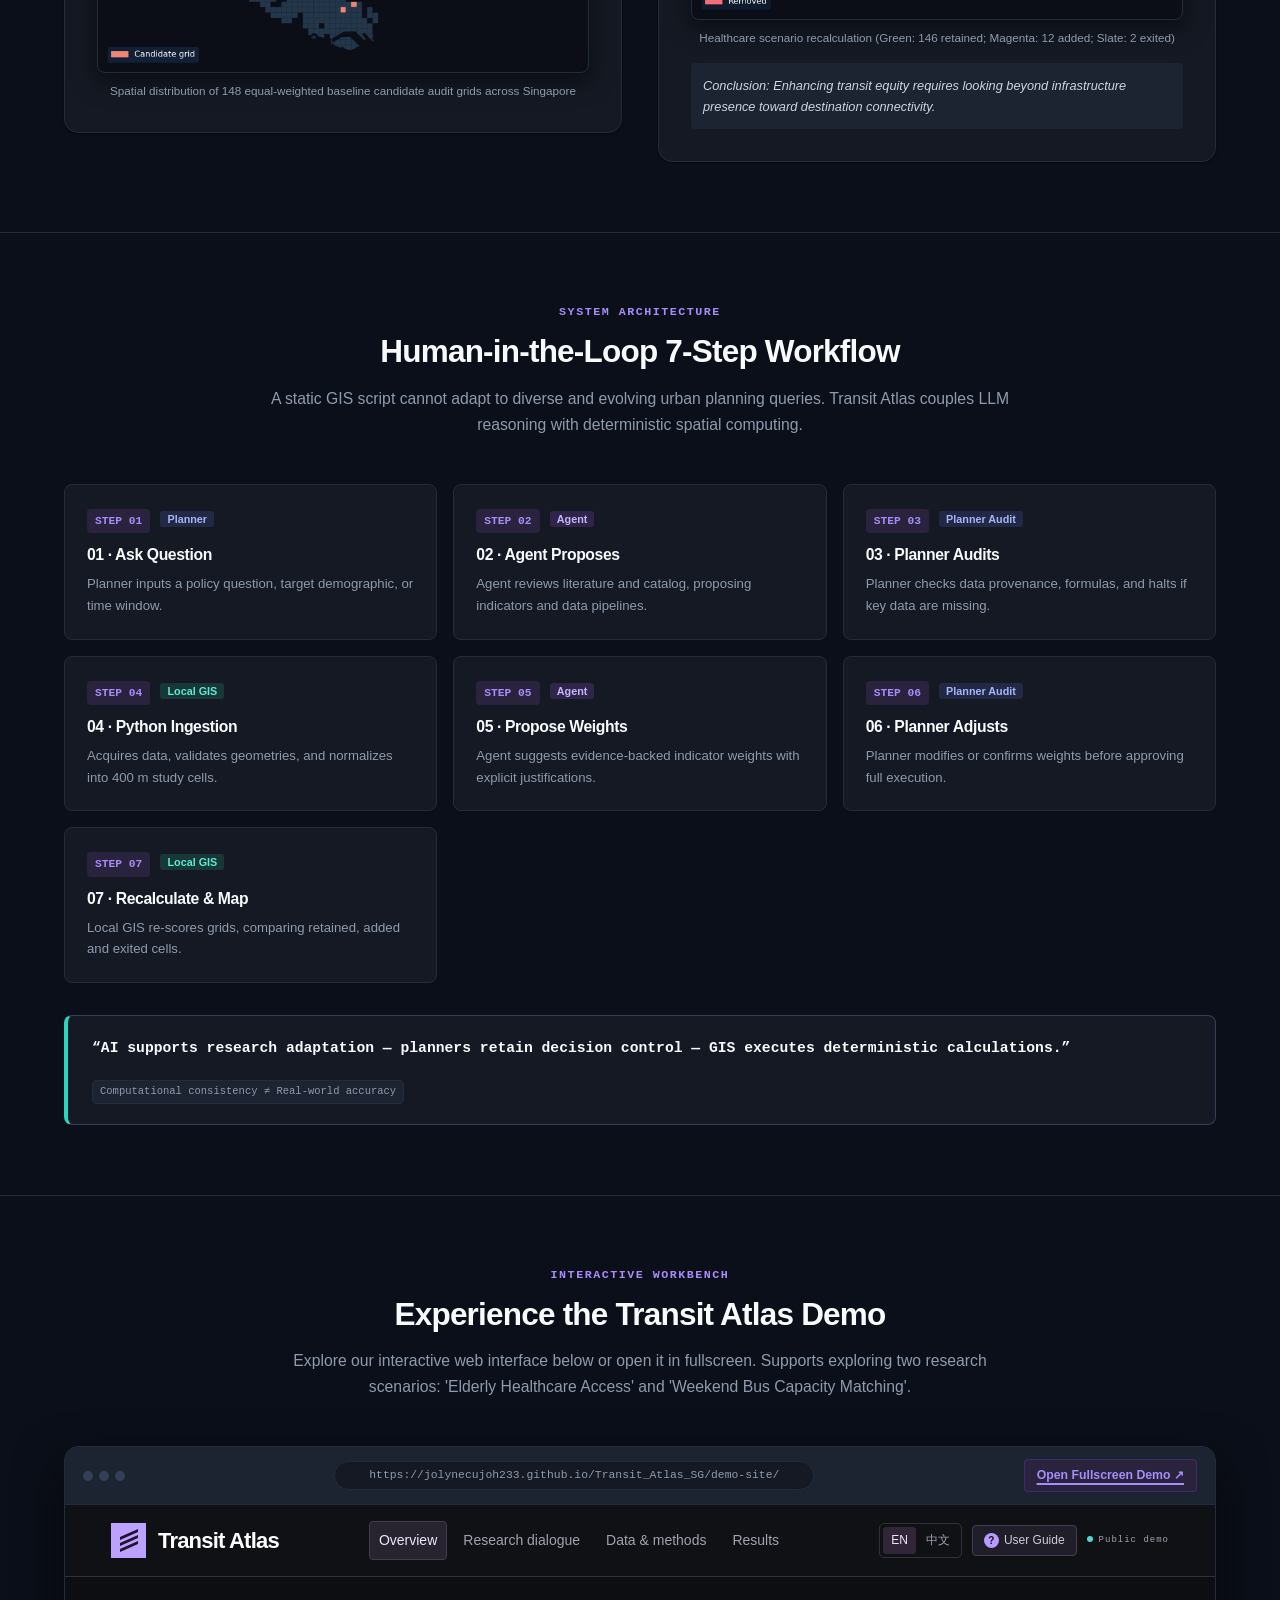
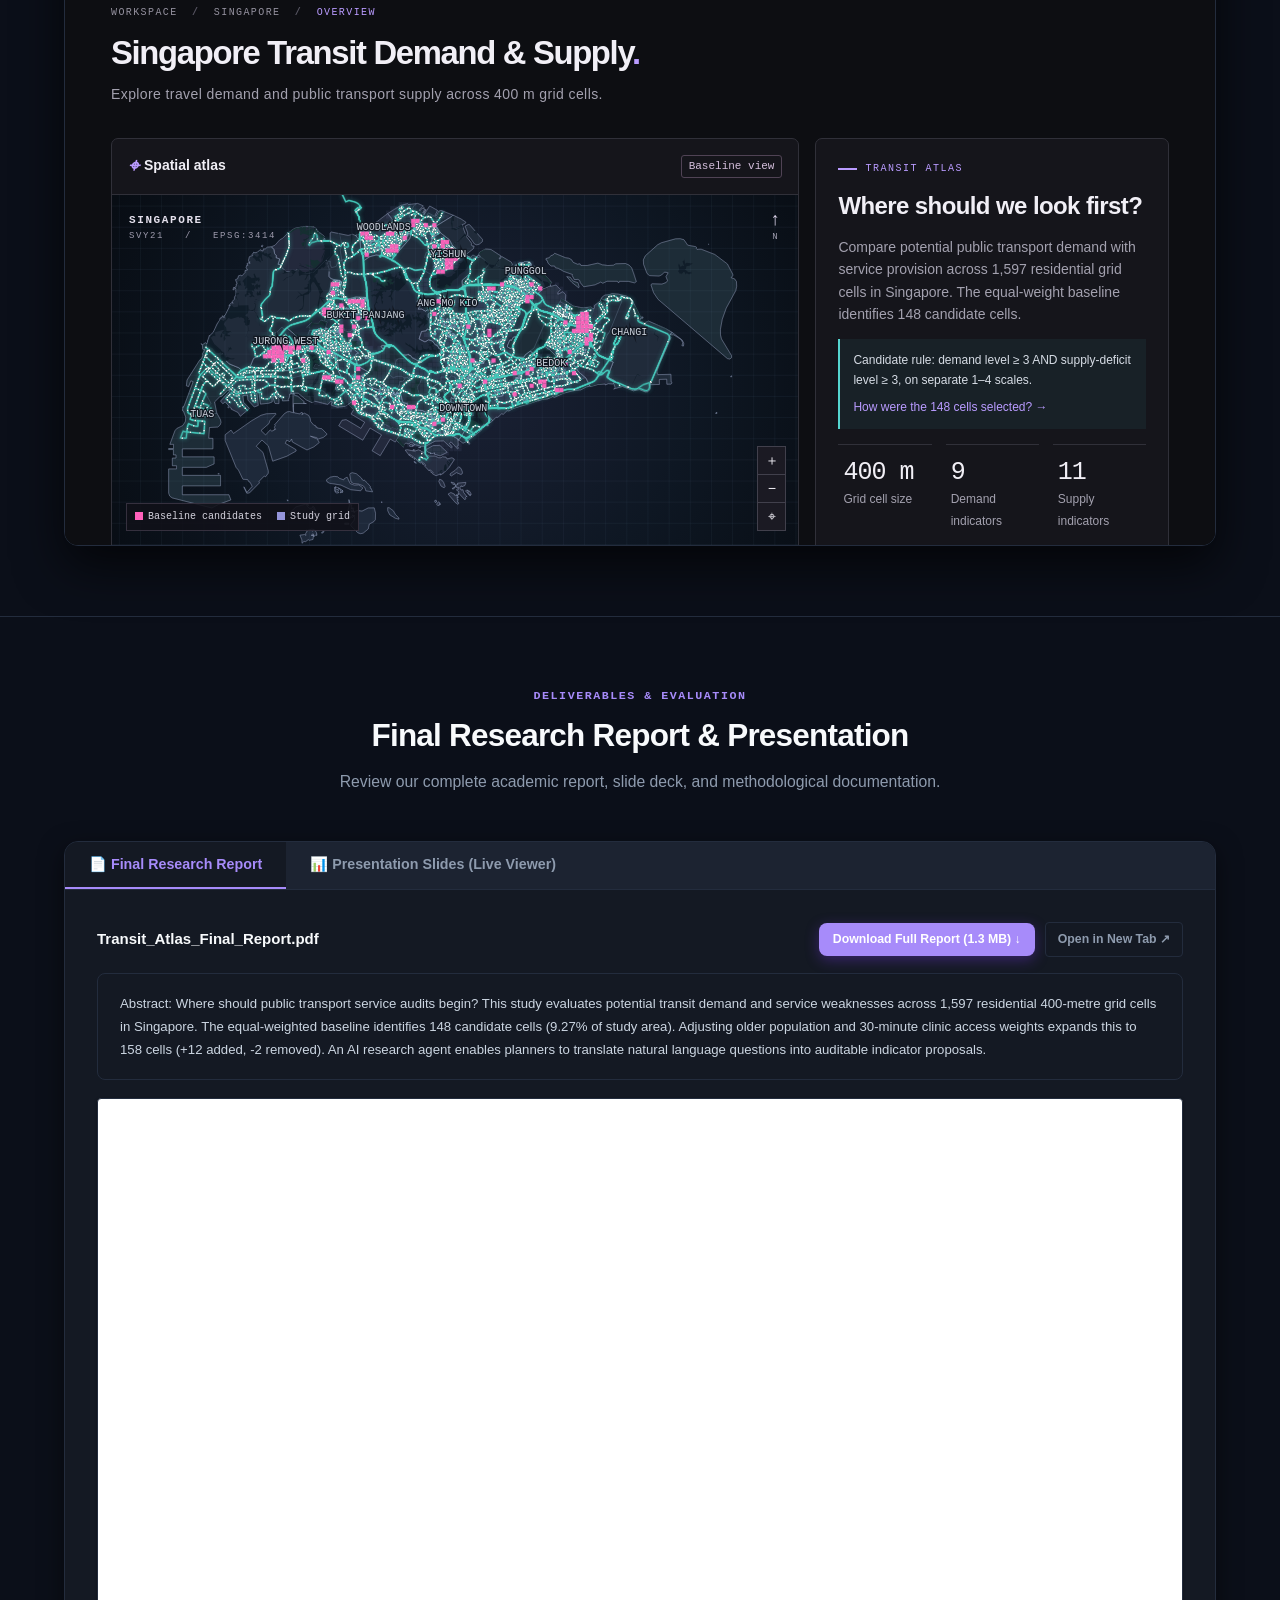
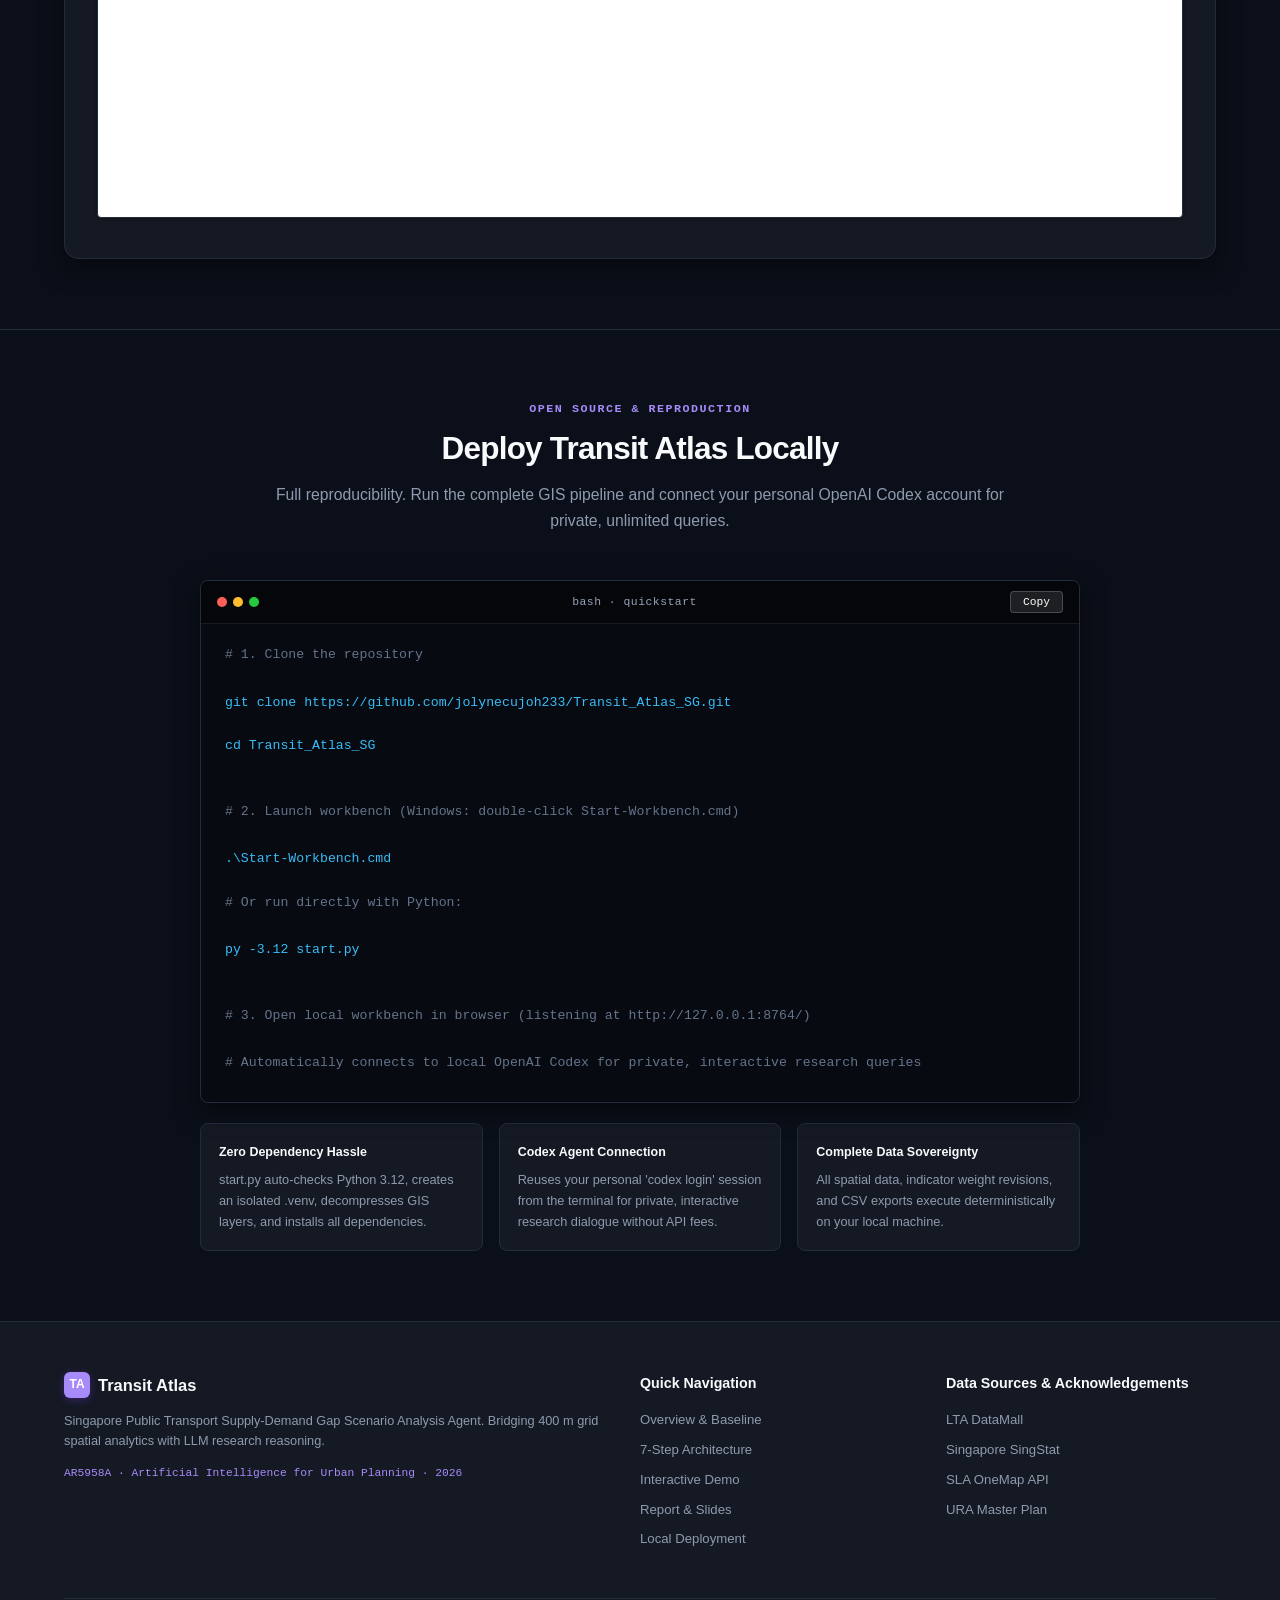
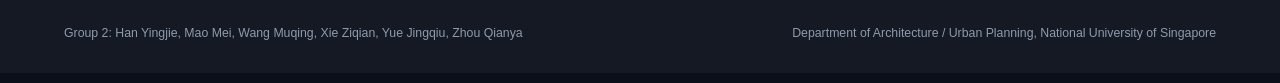
==== commit bfaa4004: "Remove report page subtitle and ensure English is strictly the default language on page load" ====
--- a/index.html
+++ b/index.html
@@ -61,42 +61,42 @@
       <div class="hero-glow-aura" aria-hidden="true"></div>
       <div class="container">
         <div class="hero-pill" data-i18n-key="hero_tag">
-          NUS AR5958A · 城市规划人工智能 · 期末成果展示
+          NUS AR5958A · AI for Urban Planning · Final Deliverable
         </div>
         <h1 class="hero-title" data-i18n-key="hero_title">
-          Transit Atlas：新加坡公共交通供需缺口情景分析 Agent
+          Transit Atlas: An AI Research Agent for Planners to Explore Bus Transit Gaps
         </h1>
         <p class="hero-subtitle" data-i18n-key="hero_sub">
-          在新加坡 400 米网格上，将空间交通分析与 LLM 研究智能体无缝链接——赋能规划师提出交通公平问题、审核数据来源并精准重算候选缺口区域。
+          Bridging spatial transport analytics and LLM research agents on a 400 m grid across Singapore — empowering planners to query equity scenarios, audit data provenance, and recalculate candidate gap areas.
         </p>
 
         <div class="hero-actions">
-          <a class="btn-primary" href="#demo" data-i18n-key="btn_demo">在线体验 Demo ↗</a>
-          <a class="btn-secondary" href="#deliverables" data-i18n-key="btn_report">阅读报告与幻灯片 ↓</a>
-          <a class="btn-secondary" href="#deploy" data-i18n-key="btn_deploy">本地部署指南 ↓</a>
+          <a class="btn-primary" href="#demo" data-i18n-key="btn_demo">Launch Interactive Demo ↗</a>
+          <a class="btn-secondary" href="#deliverables" data-i18n-key="btn_report">View Report & Slides ↓</a>
+          <a class="btn-secondary" href="#deploy" data-i18n-key="btn_deploy">Local Deployment ↓</a>
         </div>
 
         <!-- Metric Cards Strip -->
         <div class="stats-strip">
           <div class="stat-card">
             <div class="stat-value">1,597</div>
-            <div class="stat-label" data-i18n-key="stat_grids">研究网格</div>
-            <div style="font-size:0.75rem; color:var(--text-muted); margin-top:4px;" data-i18n-key="stat_grids_desc">1,597 个 400 米常住人口网格</div>
+            <div class="stat-label" data-i18n-key="stat_grids">Study Grids</div>
+            <div style="font-size:0.75rem; color:var(--text-muted); margin-top:4px;" data-i18n-key="stat_grids_desc">400 m × 400 m populated cells</div>
           </div>
           <div class="stat-card">
             <div class="stat-value">9 vs 11</div>
-            <div class="stat-label" data-i18n-key="stat_indicators">指标体系</div>
-            <div style="font-size:0.75rem; color:var(--text-muted); margin-top:4px;" data-i18n-key="stat_indicators_desc">9 项需求 vs 11 项供给指标</div>
+            <div class="stat-label" data-i18n-key="stat_indicators">Indicators</div>
+            <div style="font-size:0.75rem; color:var(--text-muted); margin-top:4px;" data-i18n-key="stat_indicators_desc">9 Demand vs 11 Supply metrics</div>
           </div>
           <div class="stat-card">
             <div class="stat-value">148 <span style="font-size:1.1rem; color:var(--accent-purple);">(9.27%)</span></div>
-            <div class="stat-label" data-i18n-key="stat_baseline">基线候选缺口</div>
-            <div style="font-size:0.75rem; color:var(--text-muted); margin-top:4px;" data-i18n-key="stat_baseline_desc">占新加坡全岛研究网格的 9.27%</div>
+            <div class="stat-label" data-i18n-key="stat_baseline">Baseline Candidates</div>
+            <div style="font-size:0.75rem; color:var(--text-muted); margin-top:4px;" data-i18n-key="stat_baseline_desc">9.27% of Singapore study grids</div>
           </div>
           <div class="stat-card">
             <div class="stat-value">158 <span style="font-size:1.1rem; color:var(--accent-teal);">(+12/-2)</span></div>
-            <div class="stat-label" data-i18n-key="stat_scenario">就医情景增量</div>
-            <div style="font-size:0.75rem; color:var(--text-muted); margin-top:4px;" data-i18n-key="stat_scenario_desc">148 → 158 格，新增 12 个就诊薄弱区</div>
+            <div class="stat-label" data-i18n-key="stat_scenario">Healthcare Shift</div>
+            <div style="font-size:0.75rem; color:var(--text-muted); margin-top:4px;" data-i18n-key="stat_scenario_desc">+12 added in older clinic deficits</div>
           </div>
         </div>
       </div>
@@ -106,42 +106,42 @@
     <section class="section" id="overview">
       <div class="container">
         <div class="section-head">
-          <div class="section-kicker" data-i18n-key="section_context_kicker">研究背景与痛点</div>
-          <h2 class="section-title" data-i18n-key="section_context_title">为什么聚焦巴士？候选缺口落在哪里？</h2>
-          <p class="section-desc" data-i18n-key="section_context_desc">公共巴士占新加坡公共交通日均出行量的 50.9%，但“家门口有车站”并不等同于“享有良好出行可达性”。</p>
+          <div class="section-kicker" data-i18n-key="section_context_kicker">Context & Motivation</div>
+          <h2 class="section-title" data-i18n-key="section_context_title">Why Bus Transit & Where Are the Gaps?</h2>
+          <p class="section-desc" data-i18n-key="section_context_desc">Buses account for 50.9% of Singapore's daily transit boardings, yet physical station proximity does not guarantee equitable accessibility.</p>
         </div>
 
         <div class="grid-2col">
           <!-- Col 1: Baseline -->
           <div class="feature-card">
-            <h3 data-i18n-key="context_col1_title">GIS 等权基线框架</h3>
-            <p data-i18n-key="context_col1_p1">我们在 1,597 个 400 米居住网格上建立基线。通过将需求等级 ≥ 3 与供给缺口等级 ≥ 3 交叉，筛选出 148 个优先核查候选网格（覆盖约 65 万居民）。</p>
+            <h3 data-i18n-key="context_col1_title">The GIS Baseline Framework</h3>
+            <p data-i18n-key="context_col1_p1">We established an equal-weight baseline across 1,597 residential 400 m grids. By crossing Demand Level ≥ 3 with Supply Deficit Level ≥ 3, we identified 148 candidate priority areas (approx. 650,000 residents).</p>
             <ul class="feature-list">
-              <li data-i18n-key="context_col1_li1">裕廊西（Jurong West）：27 个候选网格</li>
-              <li data-i18n-key="context_col1_li2">义顺（Yishun）：18 个候选网格</li>
-              <li data-i18n-key="context_col1_li3">兀兰（Woodlands）与巴西立（Pasir Ris）：各 14 个网格</li>
+              <li data-i18n-key="context_col1_li1">Jurong West: 27 candidate cells</li>
+              <li data-i18n-key="context_col1_li2">Yishun: 18 candidate cells</li>
+              <li data-i18n-key="context_col1_li3">Woodlands & Pasir Ris: 14 candidate cells each</li>
             </ul>
             <div style="margin-top:20px;">
               <img class="map-preview-img" src="assets/baseline_148.png" alt="148 Baseline Candidate Areas Map" loading="lazy">
-              <div style="font-size:0.78rem; color:var(--text-muted); margin-top:8px; text-align:center;" data-i18n-key="map_caption_baseline">全岛 148 个等权基线候选优先核查网格空间分布</div>
+              <div style="font-size:0.78rem; color:var(--text-muted); margin-top:8px; text-align:center;" data-i18n-key="map_caption_baseline">Spatial distribution of 148 equal-weighted baseline candidate audit grids across Singapore</div>
             </div>
           </div>
 
           <!-- Col 2: Insights -->
           <div class="feature-card">
-            <h3 data-i18n-key="context_col2_title">核心规划洞察</h3>
-            <p data-i18n-key="context_col2_p1">在排查单项薄弱指标时，关键生活目的地可达性短板的出现频率显著高于物理车站覆盖：</p>
+            <h3 data-i18n-key="context_col2_title">Critical Planning Insight</h3>
+            <p data-i18n-key="context_col2_p1">When examining individual deficit indicators, destination access barriers were flagged far more frequently than poor bus stop coverage:</p>
             <ul class="feature-list">
-              <li data-i18n-key="context_col2_li1">91 个网格存在 30 分钟超市可达性薄弱</li>
-              <li data-i18n-key="context_col2_li2">81–82 个网格存在 30 及 60 分钟 CHAS 基层诊所可达性薄弱</li>
-              <li data-i18n-key="context_col2_li3">仅 20 个网格存在 400 米物理车站覆盖率不足</li>
+              <li data-i18n-key="context_col2_li1">91 cells flagged for 30-min supermarket access deficits</li>
+              <li data-i18n-key="context_col2_li2">81–82 cells flagged for 30 & 60-min CHAS clinic access deficits</li>
+              <li data-i18n-key="context_col2_li3">Only 20 cells flagged for bus-stop 400 m coverage deficits</li>
             </ul>
             <div style="margin-top:20px;">
               <img class="map-preview-img" src="assets/changes_map.png" alt="Scenario Map Changes" loading="lazy">
-              <div style="font-size:0.78rem; color:var(--text-muted); margin-top:8px; text-align:center;" data-i18n-key="map_caption_changes">就医情景重算对比（绿色：保留 146 格；洋红：新增 12 格；青灰：移出 2 格）</div>
+              <div style="font-size:0.78rem; color:var(--text-muted); margin-top:8px; text-align:center;" data-i18n-key="map_caption_changes">Healthcare scenario recalculation (Green: 146 retained; Magenta: 12 added; Slate: 2 exited)</div>
             </div>
             <div style="margin-top:16px; padding:12px; background:var(--bg-elevated); border-radius:var(--radius-sm); font-size:0.85rem; font-style:italic;" data-i18n-key="context_col2_note">
-              规划结论：交通公平性的关键在于“目的地连通能力”，而非盲目增设物理站点。
+              Conclusion: Enhancing transit equity requires looking beyond infrastructure presence toward destination connectivity.
             </div>
           </div>
         </div>
@@ -152,65 +152,65 @@
     <section class="section" id="framework">
       <div class="container">
         <div class="section-head">
-          <div class="section-kicker" data-i18n-key="section_agent_kicker">系统协同架构</div>
-          <h2 class="section-title" data-i18n-key="section_agent_title">7 步人机协同循环（Human-in-the-Loop）</h2>
-          <p class="section-desc" data-i18n-key="section_agent_desc">固定的 GIS 脚本无法穷尽规划师多元的动态提问。Transit Atlas 实现了大语言模型推理与本地确定性空间运算的紧密结合。</p>
+          <div class="section-kicker" data-i18n-key="section_agent_kicker">System Architecture</div>
+          <h2 class="section-title" data-i18n-key="section_agent_title">Human-in-the-Loop 7-Step Workflow</h2>
+          <p class="section-desc" data-i18n-key="section_agent_desc">A static GIS script cannot adapt to diverse and evolving urban planning queries. Transit Atlas couples LLM reasoning with deterministic spatial computing.</p>
         </div>
 
         <div class="workflow-grid">
           <!-- Step 1 -->
           <div class="workflow-card">
             <span class="step-badge">STEP 01</span> <span class="actor-pill actor-human">Planner</span>
-            <h4 data-i18n-key="step_01_title">01 · 提出问题</h4>
-            <p data-i18n-key="step_01_desc">规划师在对话框输入关心的交通公平问题或特定群体出行。</p>
+            <h4 data-i18n-key="step_01_title">01 · Ask Question</h4>
+            <p data-i18n-key="step_01_desc">Planner inputs a policy question, target demographic, or time window.</p>
           </div>
 
           <!-- Step 2 -->
           <div class="workflow-card">
             <span class="step-badge">STEP 02</span> <span class="actor-pill actor-agent">Agent</span>
-            <h4 data-i18n-key="step_02_title">02 · Agent 提案</h4>
-            <p data-i18n-key="step_02_desc">模型检索文献与指标目录，提出研究思路、所需数据与计算口径。</p>
+            <h4 data-i18n-key="step_02_title">02 · Agent Proposes</h4>
+            <p data-i18n-key="step_02_desc">Agent reviews literature and catalog, proposing indicators and data pipelines.</p>
           </div>
 
           <!-- Step 3 -->
           <div class="workflow-card">
             <span class="step-badge">STEP 03</span> <span class="actor-pill actor-human">Planner Audit</span>
-            <h4 data-i18n-key="step_03_title">03 · 规划师审数</h4>
-            <p data-i18n-key="step_03_desc">核验数据来源与局限，确认计算方法。缺失核心数据时主动中止。</p>
+            <h4 data-i18n-key="step_03_title">03 · Planner Audits</h4>
+            <p data-i18n-key="step_03_desc">Planner checks data provenance, formulas, and halts if key data are missing.</p>
           </div>
 
           <!-- Step 4 -->
           <div class="workflow-card">
             <span class="step-badge">STEP 04</span> <span class="actor-pill actor-gis">Local GIS</span>
-            <h4 data-i18n-key="step_04_title">04 · 本地 GIS 处理</h4>
-            <p data-i18n-key="step_04_desc">抓取并清洗公开数据，标准化至全岛 1,597 个 400 米网格。</p>
+            <h4 data-i18n-key="step_04_title">04 · Python Ingestion</h4>
+            <p data-i18n-key="step_04_desc">Acquires data, validates geometries, and normalizes into 400 m study cells.</p>
           </div>
 
           <!-- Step 5 -->
           <div class="workflow-card">
             <span class="step-badge">STEP 05</span> <span class="actor-pill actor-agent">Agent</span>
-            <h4 data-i18n-key="step_05_title">05 · Agent 建议权重</h4>
-            <p data-i18n-key="step_05_desc">依据研究重点与实证文献，提供有依据的指标权重建议。</p>
+            <h4 data-i18n-key="step_05_title">05 · Propose Weights</h4>
+            <p data-i18n-key="step_05_desc">Agent suggests evidence-backed indicator weights with explicit justifications.</p>
           </div>
 
           <!-- Step 6 -->
           <div class="workflow-card">
             <span class="step-badge">STEP 06</span> <span class="actor-pill actor-human">Planner Audit</span>
-            <h4 data-i18n-key="step_06_title">06 · 规划师调权</h4>
-            <p data-i18n-key="step_06_desc">审核或修改权重数值，最终确认启动本地情景评分。</p>
+            <h4 data-i18n-key="step_06_title">06 · Planner Adjusts</h4>
+            <p data-i18n-key="step_06_desc">Planner modifies or confirms weights before approving full execution.</p>
           </div>
 
           <!-- Step 7 -->
           <div class="workflow-card">
             <span class="step-badge">STEP 07</span> <span class="actor-pill actor-gis">Local GIS</span>
-            <h4 data-i18n-key="step_07_title">07 · 重算与空间对比</h4>
-            <p data-i18n-key="step_07_desc">本地程序重算网格分级，输出 148 基线对比地图与逐格 CSV 表格。</p>
+            <h4 data-i18n-key="step_07_title">07 · Recalculate & Map</h4>
+            <p data-i18n-key="step_07_desc">Local GIS re-scores grids, comparing retained, added and exited cells.</p>
           </div>
         </div>
 
         <div class="philosophy-banner">
-          <blockquote data-i18n-key="philosophy_quote">“AI 支持研究适配，规划师把关最终裁量，GIS 执行严谨计算。”</blockquote>
-          <span class="course-badge" data-i18n-key="philosophy_tag">计算可复现性 ≠ 现实世界的真实准确性</span>
+          <blockquote data-i18n-key="philosophy_quote">“AI supports research adaptation — planners retain decision control — GIS executes deterministic calculations.”</blockquote>
+          <span class="course-badge" data-i18n-key="philosophy_tag">Computational consistency ≠ Real-world accuracy</span>
         </div>
       </div>
     </section>
@@ -219,9 +219,9 @@
     <section class="section" id="demo">
       <div class="container">
         <div class="section-head">
-          <div class="section-kicker" data-i18n-key="section_demo_kicker">在线交互演示</div>
-          <h2 class="section-title" data-i18n-key="section_demo_title">体验 Transit Atlas 交互工作台</h2>
-          <p class="section-desc" data-i18n-key="section_demo_desc">在下方直接体验高仿真研究对话，或点击右上角全屏运行。支持体验「老年人就医情景」与「周末下午公交运力匹配」两个研究情景。</p>
+          <div class="section-kicker" data-i18n-key="section_demo_kicker">Interactive Workbench</div>
+          <h2 class="section-title" data-i18n-key="section_demo_title">Experience the Transit Atlas Demo</h2>
+          <p class="section-desc" data-i18n-key="section_demo_desc">Explore our interactive web interface below or open it in fullscreen. Supports exploring two research scenarios: 'Elderly Healthcare Access' and 'Weekend Bus Capacity Matching'.</p>
         </div>
 
         <div class="demo-window">
@@ -232,7 +232,7 @@
               <span></span>
             </div>
             <div class="demo-url-bar">https://jolynecujoh233.github.io/Transit_Atlas_SG/demo-site/</div>
-            <a class="demo-fullscreen-btn" href="./demo-site/index.html" target="_blank" rel="noopener" data-i18n-key="btn_fullscreen">全屏体验 Demo ↗</a>
+            <a class="demo-fullscreen-btn" href="./demo-site/index.html" target="_blank" rel="noopener" data-i18n-key="btn_fullscreen">Open Fullscreen Demo ↗</a>
           </div>
           <div class="demo-iframe-container">
             <iframe src="./demo-site/index.html" title="Transit Atlas Interactive Demo" loading="lazy"></iframe>
@@ -245,15 +245,15 @@
     <section class="section" id="deliverables">
       <div class="container">
         <div class="section-head">
-          <div class="section-kicker" data-i18n-key="section_report_kicker">最终交付成果</div>
-          <h2 class="section-title" data-i18n-key="section_report_title">研究报告与汇报演讲成果</h2>
-          <p class="section-desc" data-i18n-key="section_report_desc">在线翻阅我们的完整学术报告与答辩演讲幻灯片。</p>
+          <div class="section-kicker" data-i18n-key="section_report_kicker">Deliverables & Evaluation</div>
+          <h2 class="section-title" data-i18n-key="section_report_title">Final Research Report & Presentation</h2>
+          <p class="section-desc" data-i18n-key="section_report_desc">Review our complete academic report, slide deck, and methodological documentation.</p>
         </div>
 
         <div class="deliverables-container">
           <div class="deliverable-tabs" role="tablist">
-            <button type="button" class="deliverable-tab active" data-deliverable-tab="report" aria-pressed="true" role="tab" data-i18n-key="tab_report">📄 最终研究报告 (Final Report)</button>
-            <button type="button" class="deliverable-tab" data-deliverable-tab="slides" aria-pressed="false" role="tab" data-i18n-key="tab_slides">📊 汇报演讲幻灯片 (Presentation Slides)</button>
+            <button type="button" class="deliverable-tab active" data-deliverable-tab="report" aria-pressed="true" role="tab" data-i18n-key="tab_report">📄 Final Research Report</button>
+            <button type="button" class="deliverable-tab" data-deliverable-tab="slides" aria-pressed="false" role="tab" data-i18n-key="tab_slides">📊 Presentation Slides (Live Viewer)</button>
           </div>
 
           <!-- Panel 1: Final Research Report Live PDF Viewer -->
@@ -261,7 +261,6 @@
             <div style="margin-bottom:16px; display:flex; justify-content:space-between; align-items:center; flex-wrap:wrap; gap:12px;">
               <div>
                 <strong style="color:var(--text-main);">Transit_Atlas_Final_Report.pdf</strong>
-                <span style="font-size:0.82rem; color:var(--text-muted); margin-left:8px;" data-i18n-key="report_filename_desc">(17 pages · Full Academic Research Report · 400 m Baseline & AI Agent)</span>
               </div>
               <div style="display:flex; gap:10px; align-items:center; flex-wrap:wrap;">
                 <a class="btn-primary" style="padding:6px 14px; font-size:0.82rem;" href="assets/Transit_Atlas_Final_Report.pdf" download="Transit_Atlas_Final_Report.pdf" data-i18n-key="btn_download_final_report">Download Full Report (1.3 MB) ↓</a>
@@ -271,7 +270,7 @@
 
             <div style="background:var(--bg-surface); border:1px solid var(--border-color); border-radius:var(--radius-md); padding:18px 22px; margin-bottom:18px; font-size:0.88rem; line-height:1.75; color:var(--text-body);">
               <p style="margin-bottom:0;" data-i18n-key="report_summary">
-                <strong>摘要：</strong>公共交通服务调查应优先从哪些居住区开始？本研究在新加坡 1,597 个估计有常住人口的 400 米网格中，分别评估居民的潜在公共交通需求与当地服务的相对薄弱程度。等权基线筛出 148 个候选网格。将老年人口与 30 分钟诊所可达性权重从 1 调至 2，得到 158 个就医情景候选网格（146 保留，12 新增，2 退出）。项目还实现了一个研究 Agent：模型把自然语言转化为可审核指标提案，规划师确认数据与权重，本地 GIS 负责运算。
+                Abstract: Where should public transport service audits begin? This study evaluates potential transit demand and service weaknesses across 1,597 residential 400-metre grid cells in Singapore. The equal-weighted baseline identifies 148 candidate cells (9.27% of study area). Adjusting older population and 30-minute clinic access weights expands this to 158 cells (+12 added, -2 removed). An AI research agent enables planners to translate natural language questions into auditable indicator proposals.
               </p>
             </div>
 
@@ -285,7 +284,7 @@
                 <strong style="color:var(--text-main);">GROUP2_FinalPresentation.pdf</strong>
                 <span style="font-size:0.82rem; color:var(--text-muted); margin-left:8px;" data-i18n-key="slides_filename_desc">(21 presentation slides · Research background, methodology, and demo screen walkthroughs)</span>
               </div>
-              <span class="preview-badge" data-i18n-key="slides_badge_preview_only">在线预览</span>
+              <span class="preview-badge" data-i18n-key="slides_badge_preview_only">Live Preview</span>
             </div>
             <iframe class="pdf-viewer-frame" src="assets/presentation.pdf#view=FitH" title="Presentation Slides Live Viewer"></iframe>
           </div>
@@ -297,9 +296,9 @@
     <section class="section" id="deploy">
       <div class="container">
         <div class="section-head">
-          <div class="section-kicker" data-i18n-key="section_deploy_kicker">开源与本地复现</div>
-          <h2 class="section-title" data-i18n-key="section_deploy_title">本地部署完整版工作台</h2>
-          <p class="section-desc" data-i18n-key="section_deploy_desc">纯本地严谨复现。内置完整 Python GIS 引擎，可直接连接您本机的 OpenAI Codex 账号，支持任意自由提问与私密数据计算。</p>
+          <div class="section-kicker" data-i18n-key="section_deploy_kicker">Open Source & Reproduction</div>
+          <h2 class="section-title" data-i18n-key="section_deploy_title">Deploy Transit Atlas Locally</h2>
+          <p class="section-desc" data-i18n-key="section_deploy_desc">Full reproducibility. Run the complete GIS pipeline and connect your personal OpenAI Codex account for private, unlimited queries.</p>
         </div>
 
         <div style="max-width:880px; margin:0 auto;">
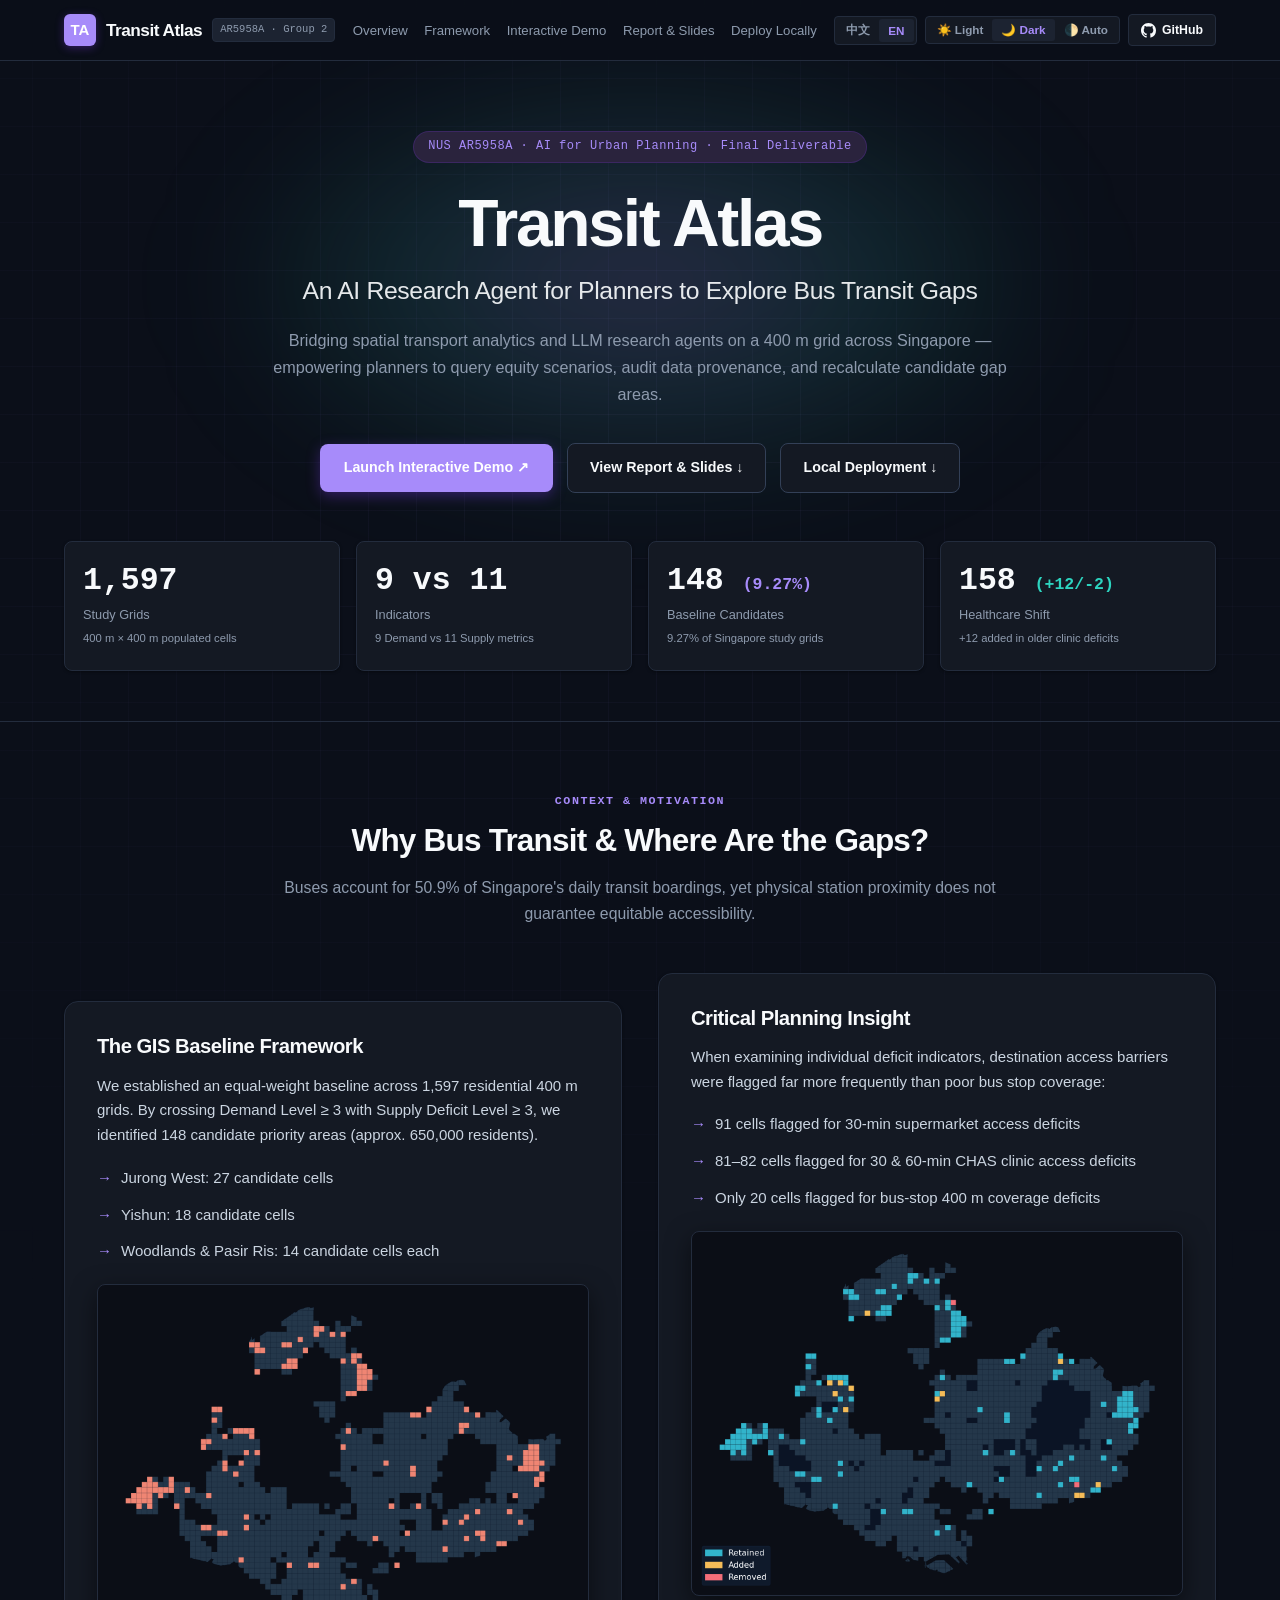
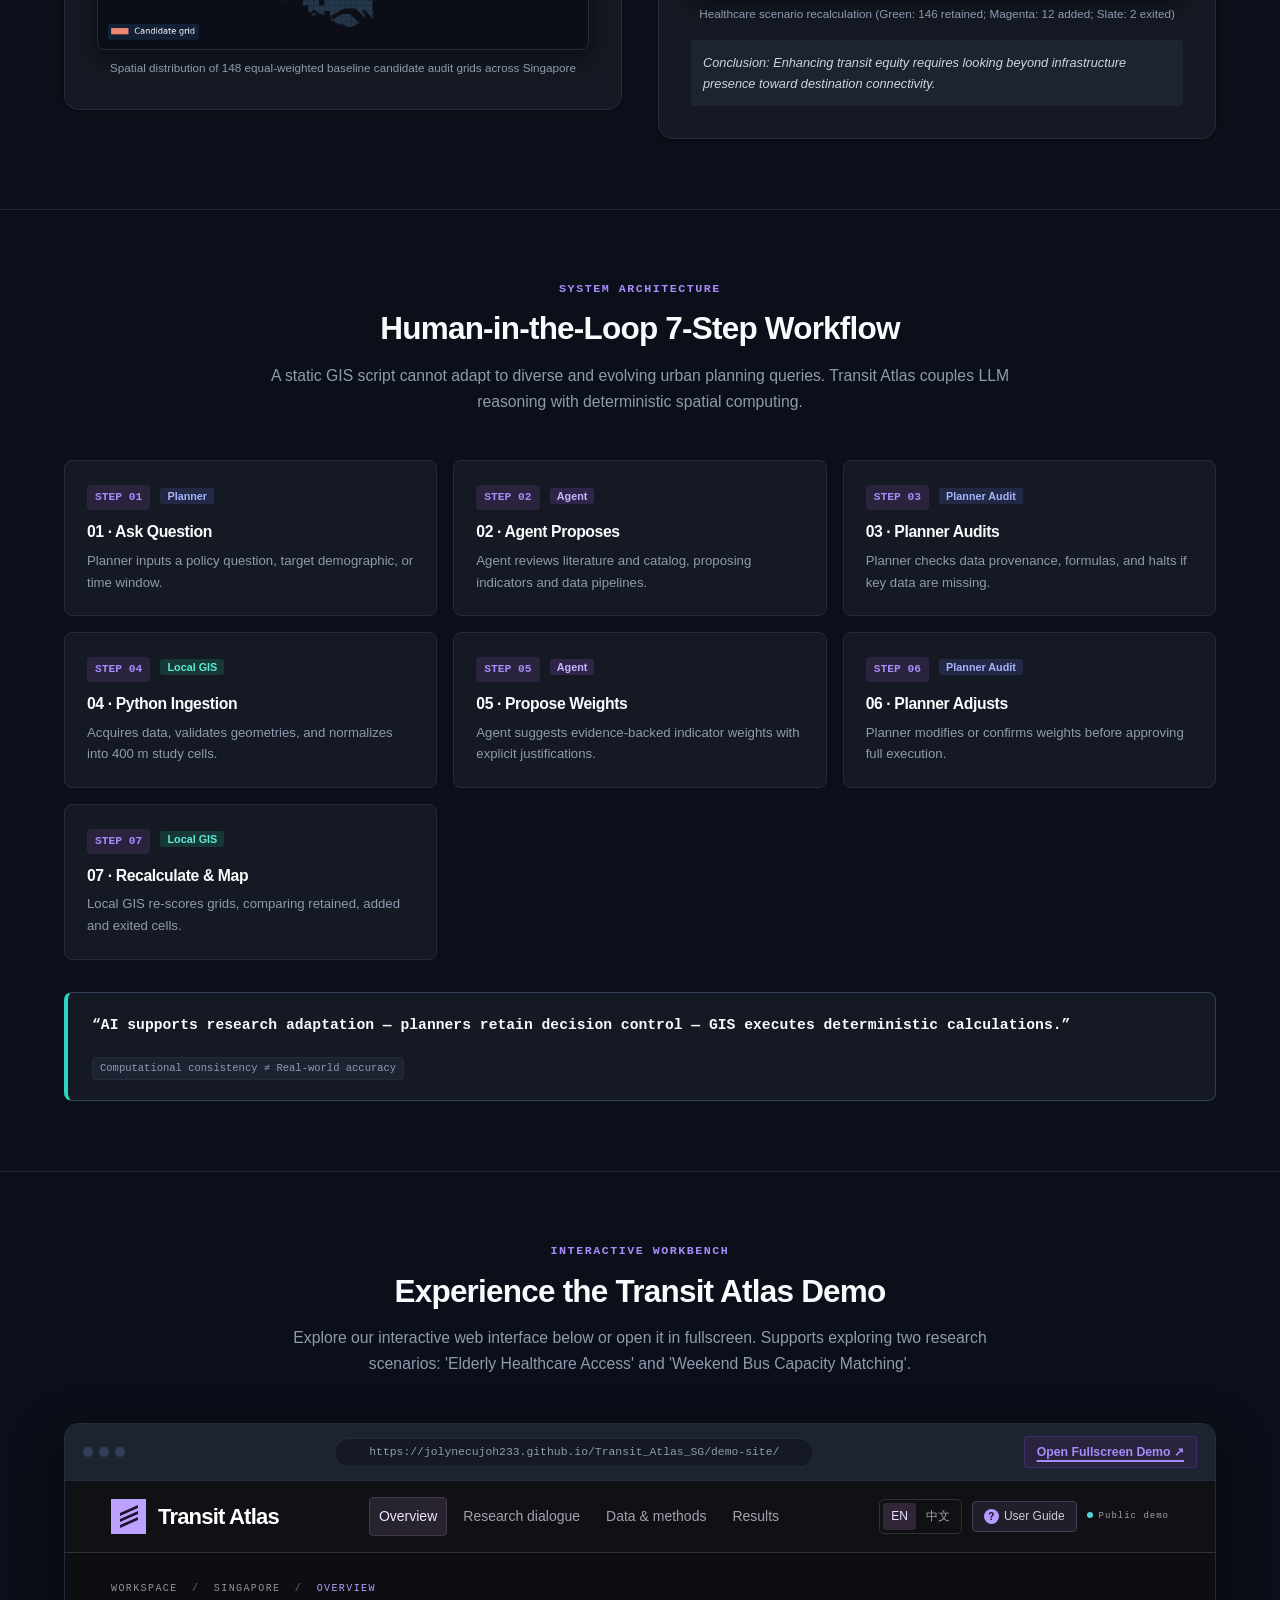
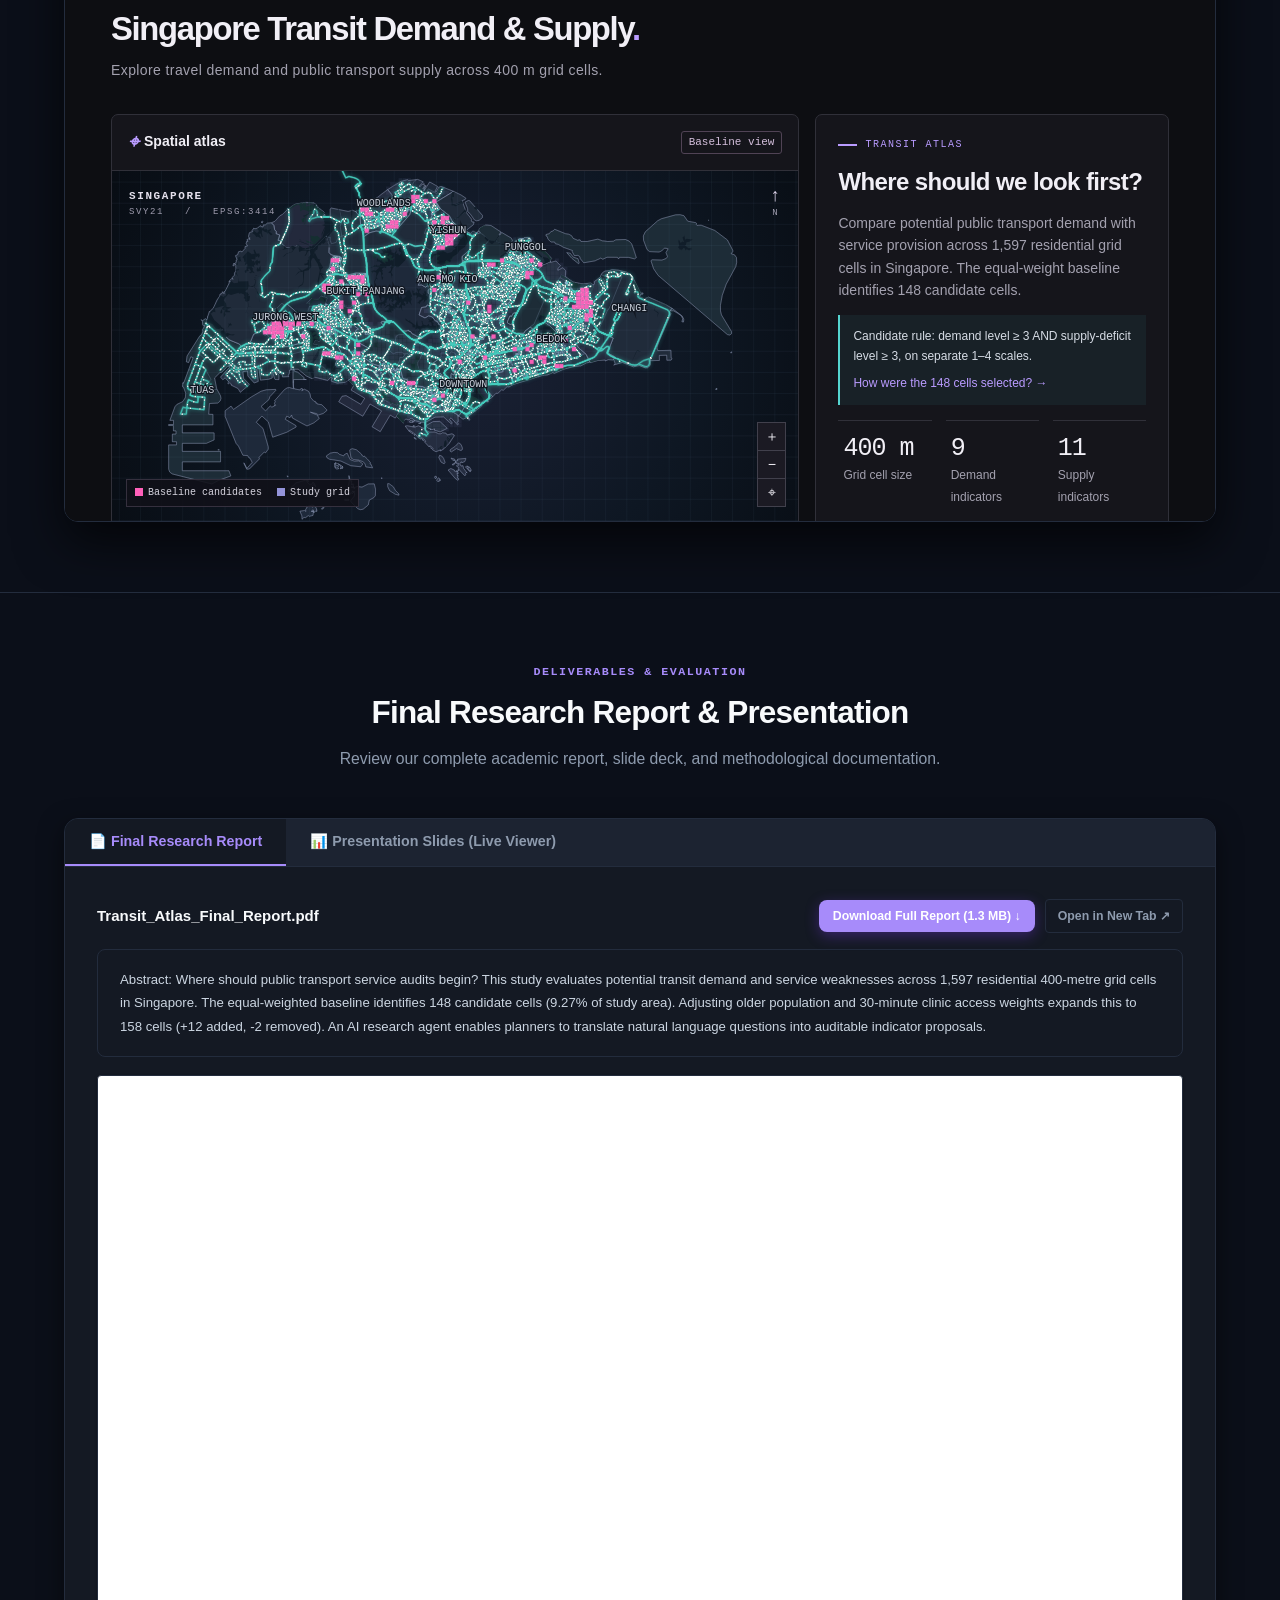
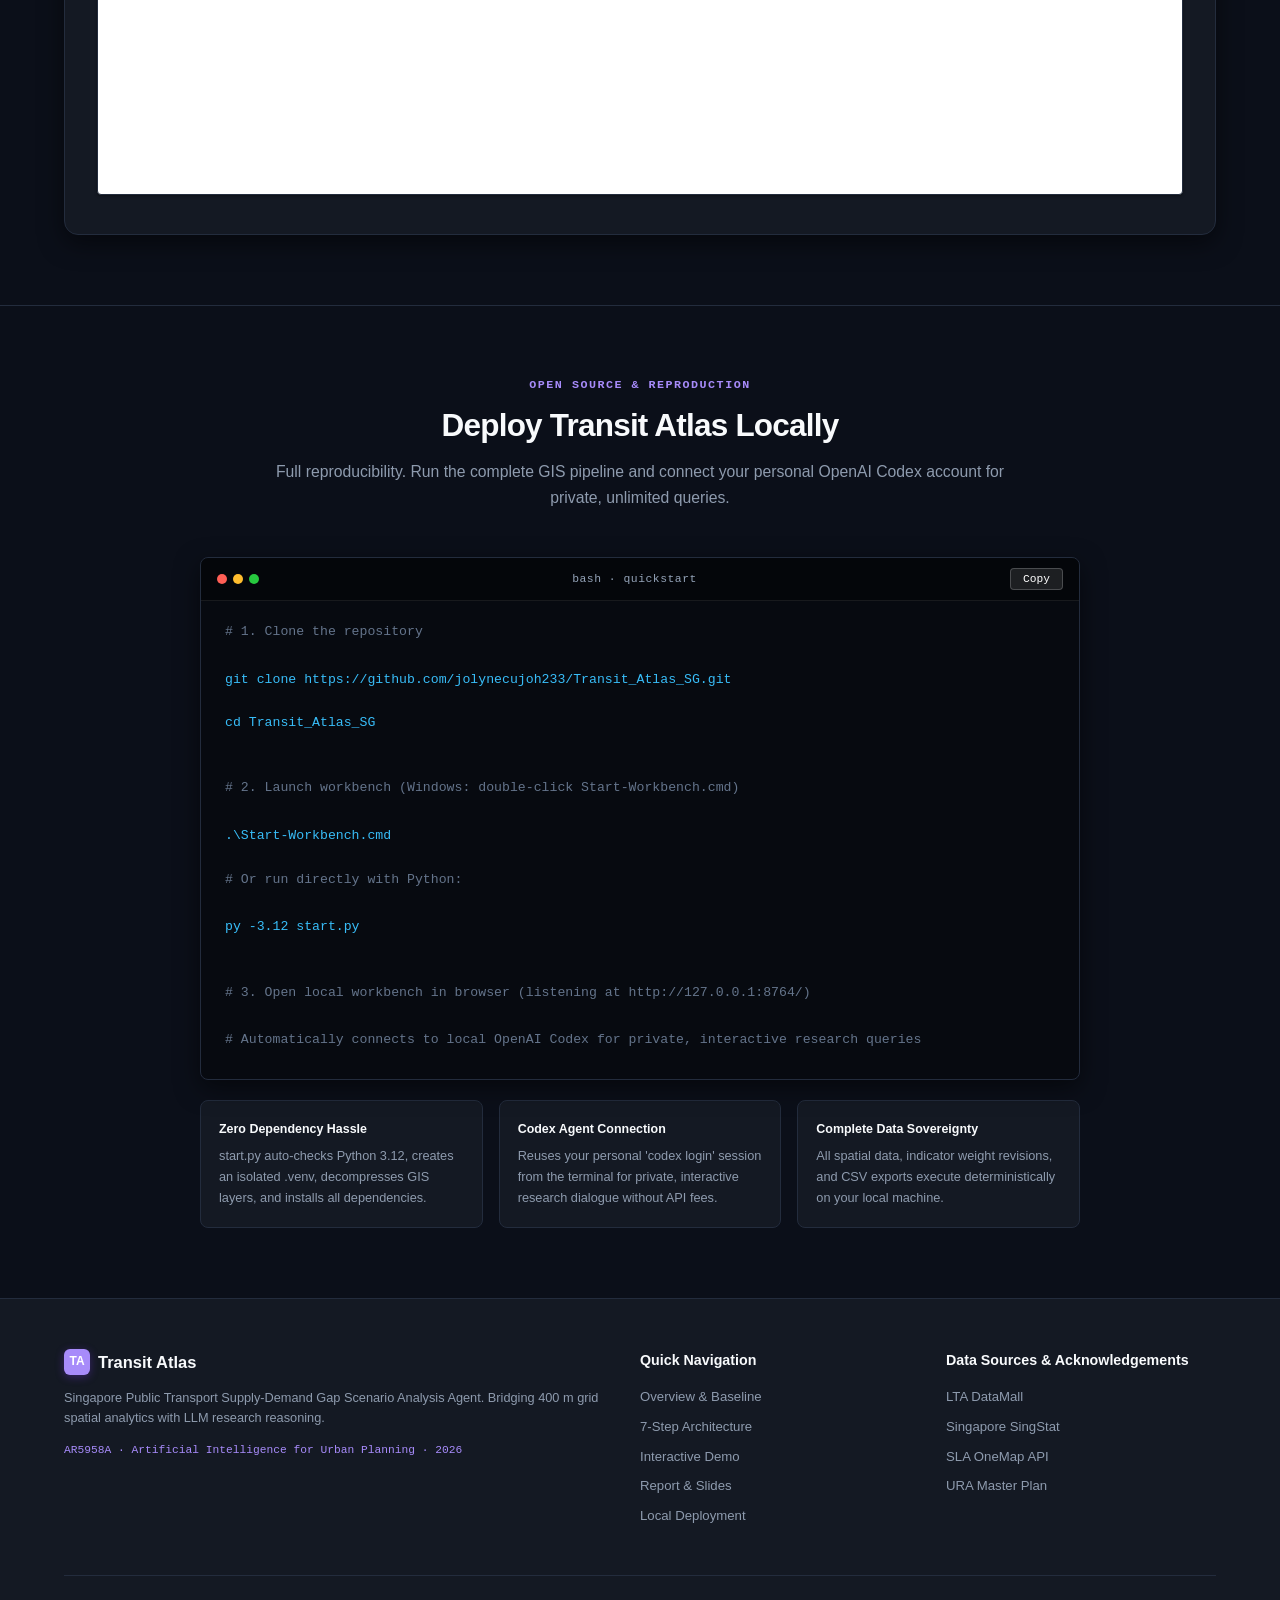
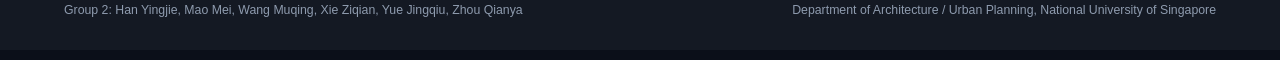
==== commit db0f671a: "Refine hero title hierarchy into distinct main title and subtitle" ====
--- a/index.html
+++ b/index.html
@@ -64,9 +64,12 @@
           NUS AR5958A · AI for Urban Planning · Final Deliverable
         </div>
         <h1 class="hero-title" data-i18n-key="hero_title">
-          Transit Atlas: An AI Research Agent for Planners to Explore Bus Transit Gaps
+          Transit Atlas
         </h1>
-        <p class="hero-subtitle" data-i18n-key="hero_sub">
+        <h2 class="hero-subtitle" data-i18n-key="hero_subtitle">
+          An AI Research Agent for Planners to Explore Bus Transit Gaps
+        </h2>
+        <p class="hero-lead" data-i18n-key="hero_sub">
           Bridging spatial transport analytics and LLM research agents on a 400 m grid across Singapore — empowering planners to query equity scenarios, audit data provenance, and recalculate candidate gap areas.
         </p>
 
--- a/homepage.css
+++ b/homepage.css
@@ -352,13 +352,15 @@
 }
 
 .hero-title {
-  font-size: clamp(2.2rem, 4.5vw, 3.8rem);
+  font-size: clamp(2.8rem, 5.5vw, 4.4rem);
   font-weight: 800;
-  letter-spacing: -0.04em;
-  margin-bottom: 20px;
+  letter-spacing: -0.035em;
+  line-height: 1.1;
+  margin-bottom: 14px;
   max-width: 980px;
   margin-left: auto;
   margin-right: auto;
+  color: var(--text-main);
 }
 
 .hero-title span {
@@ -368,11 +370,22 @@
 }
 
 .hero-subtitle {
-  font-size: 1.18rem;
+  font-size: clamp(1.2rem, 2.3vw, 1.65rem);
+  font-weight: 500;
+  line-height: 1.35;
+  color: var(--text-main);
+  opacity: 0.92;
+  letter-spacing: -0.015em;
+  max-width: 860px;
+  margin: 0 auto 20px;
+}
+
+.hero-lead {
+  font-size: 1.08rem;
   color: var(--text-muted);
   max-width: 780px;
-  margin: 0 auto 32px;
-  line-height: 1.6;
+  margin: 0 auto 36px;
+  line-height: 1.65;
 }
 
 .hero-actions {
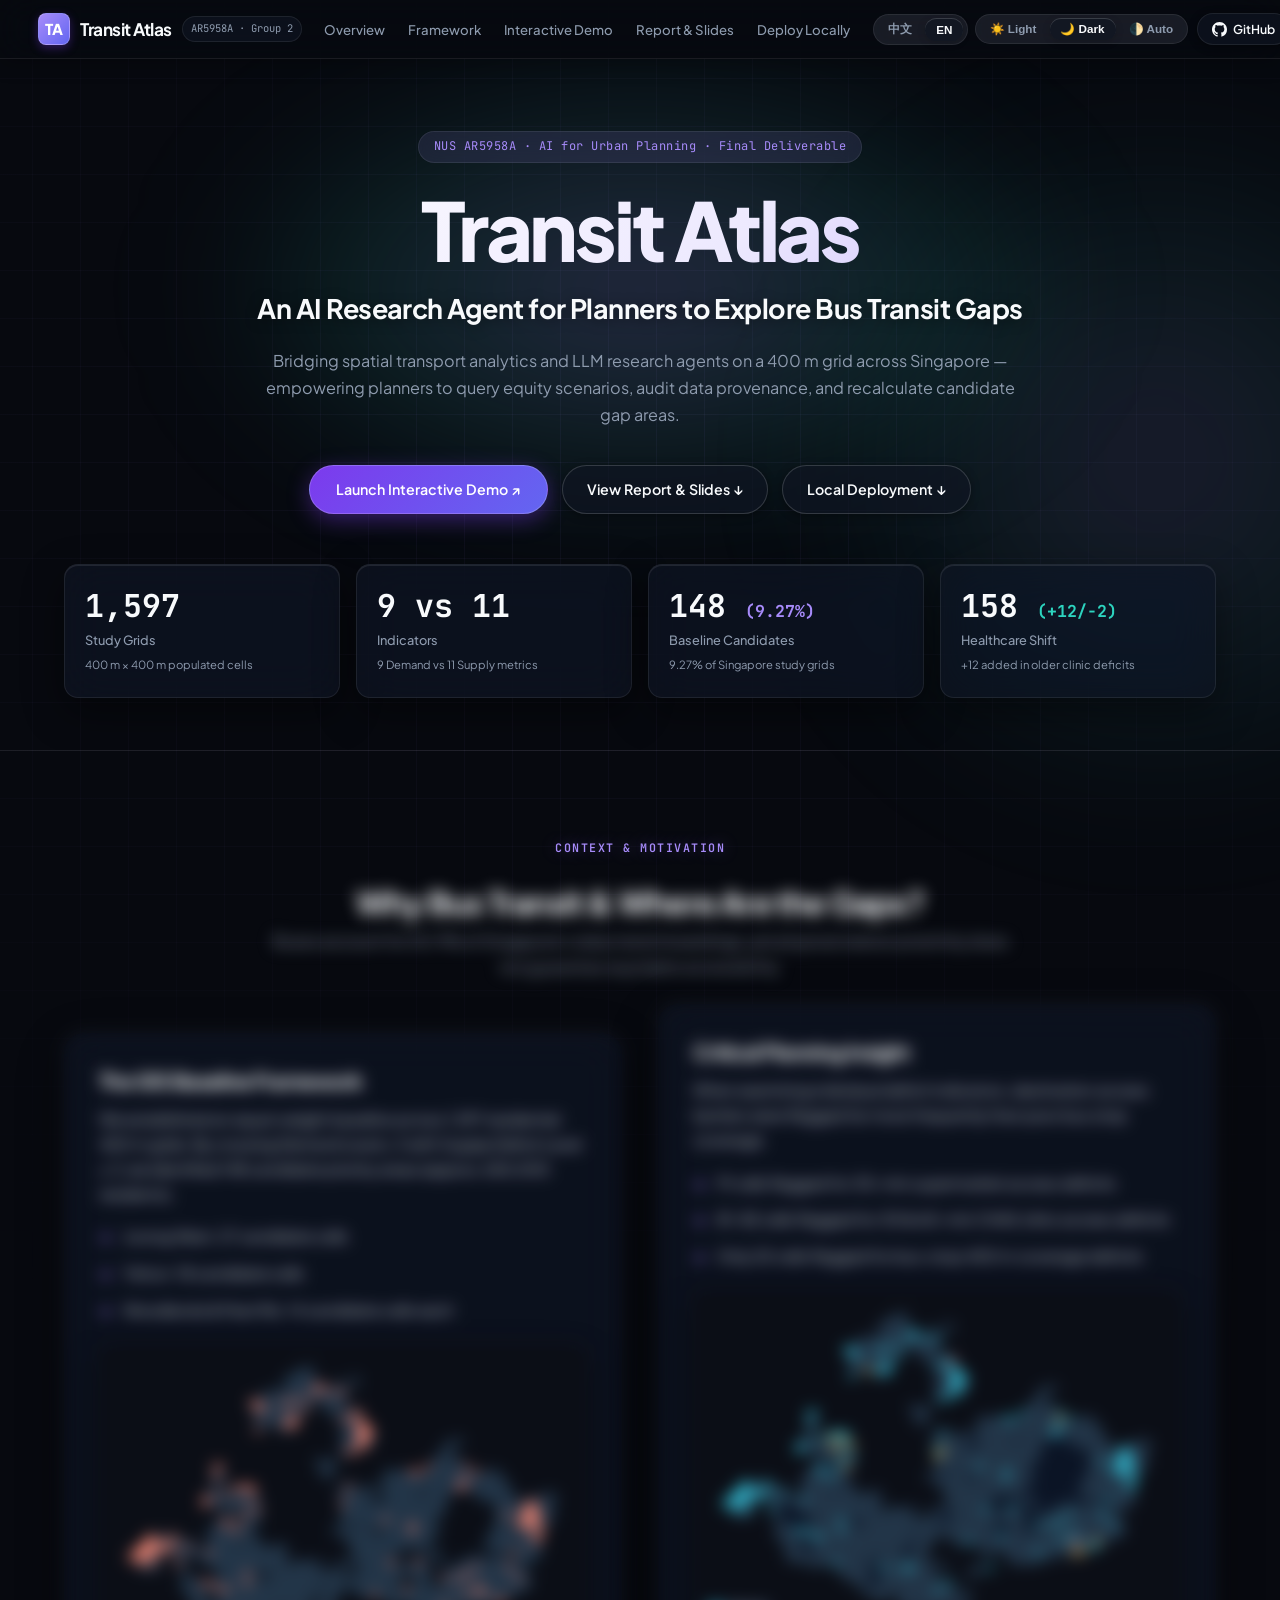
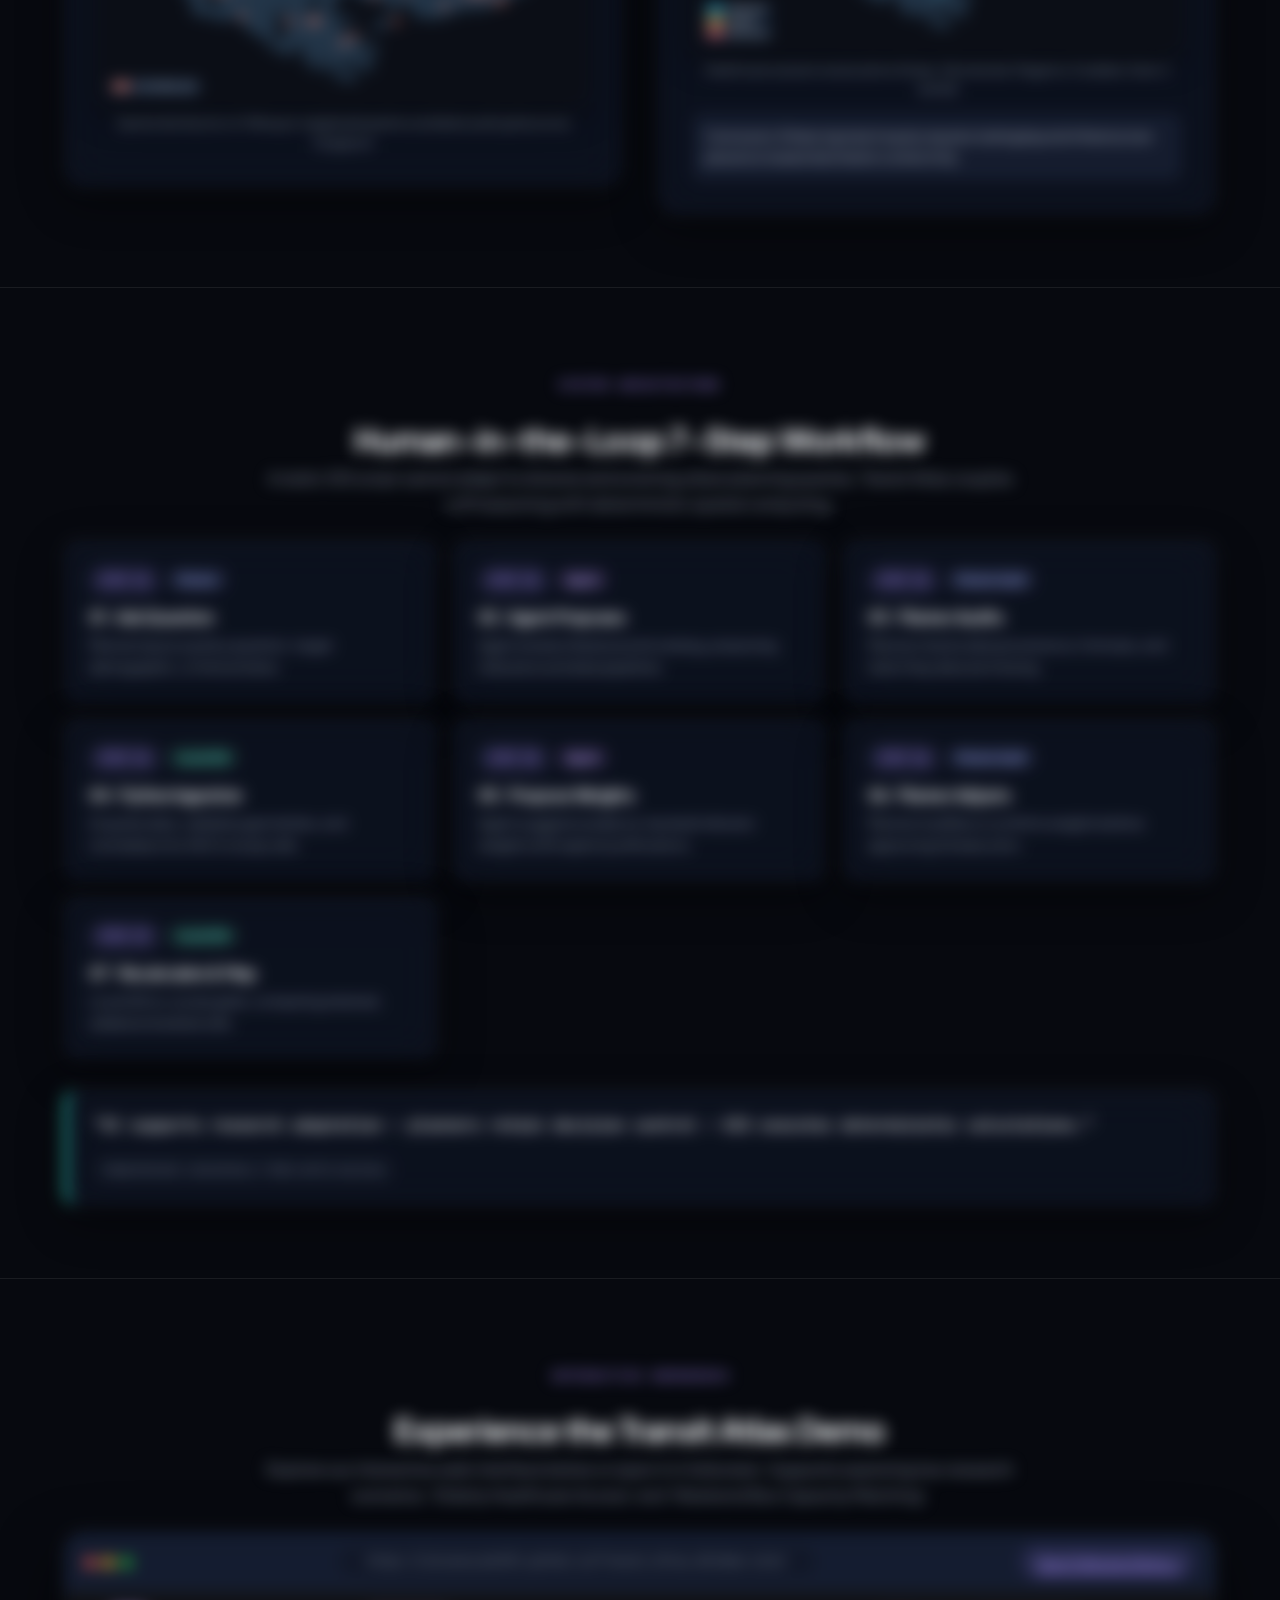
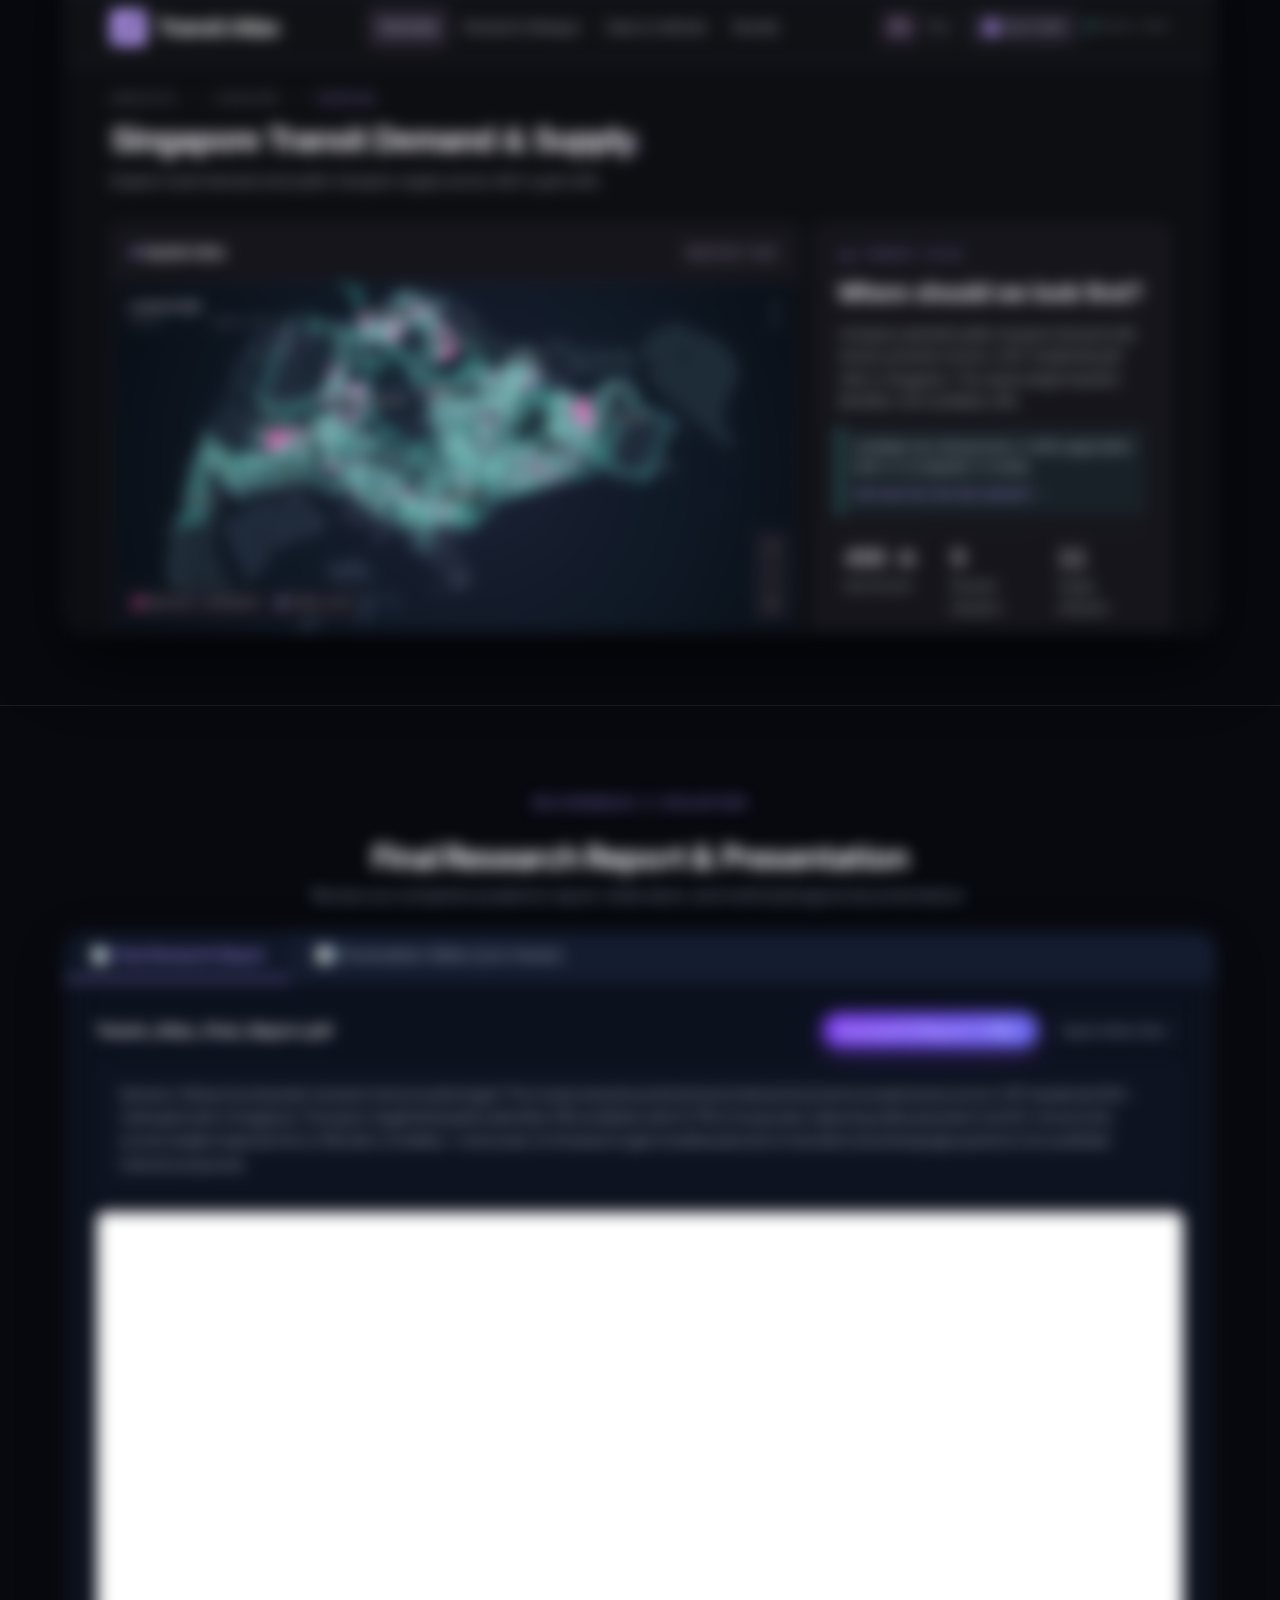
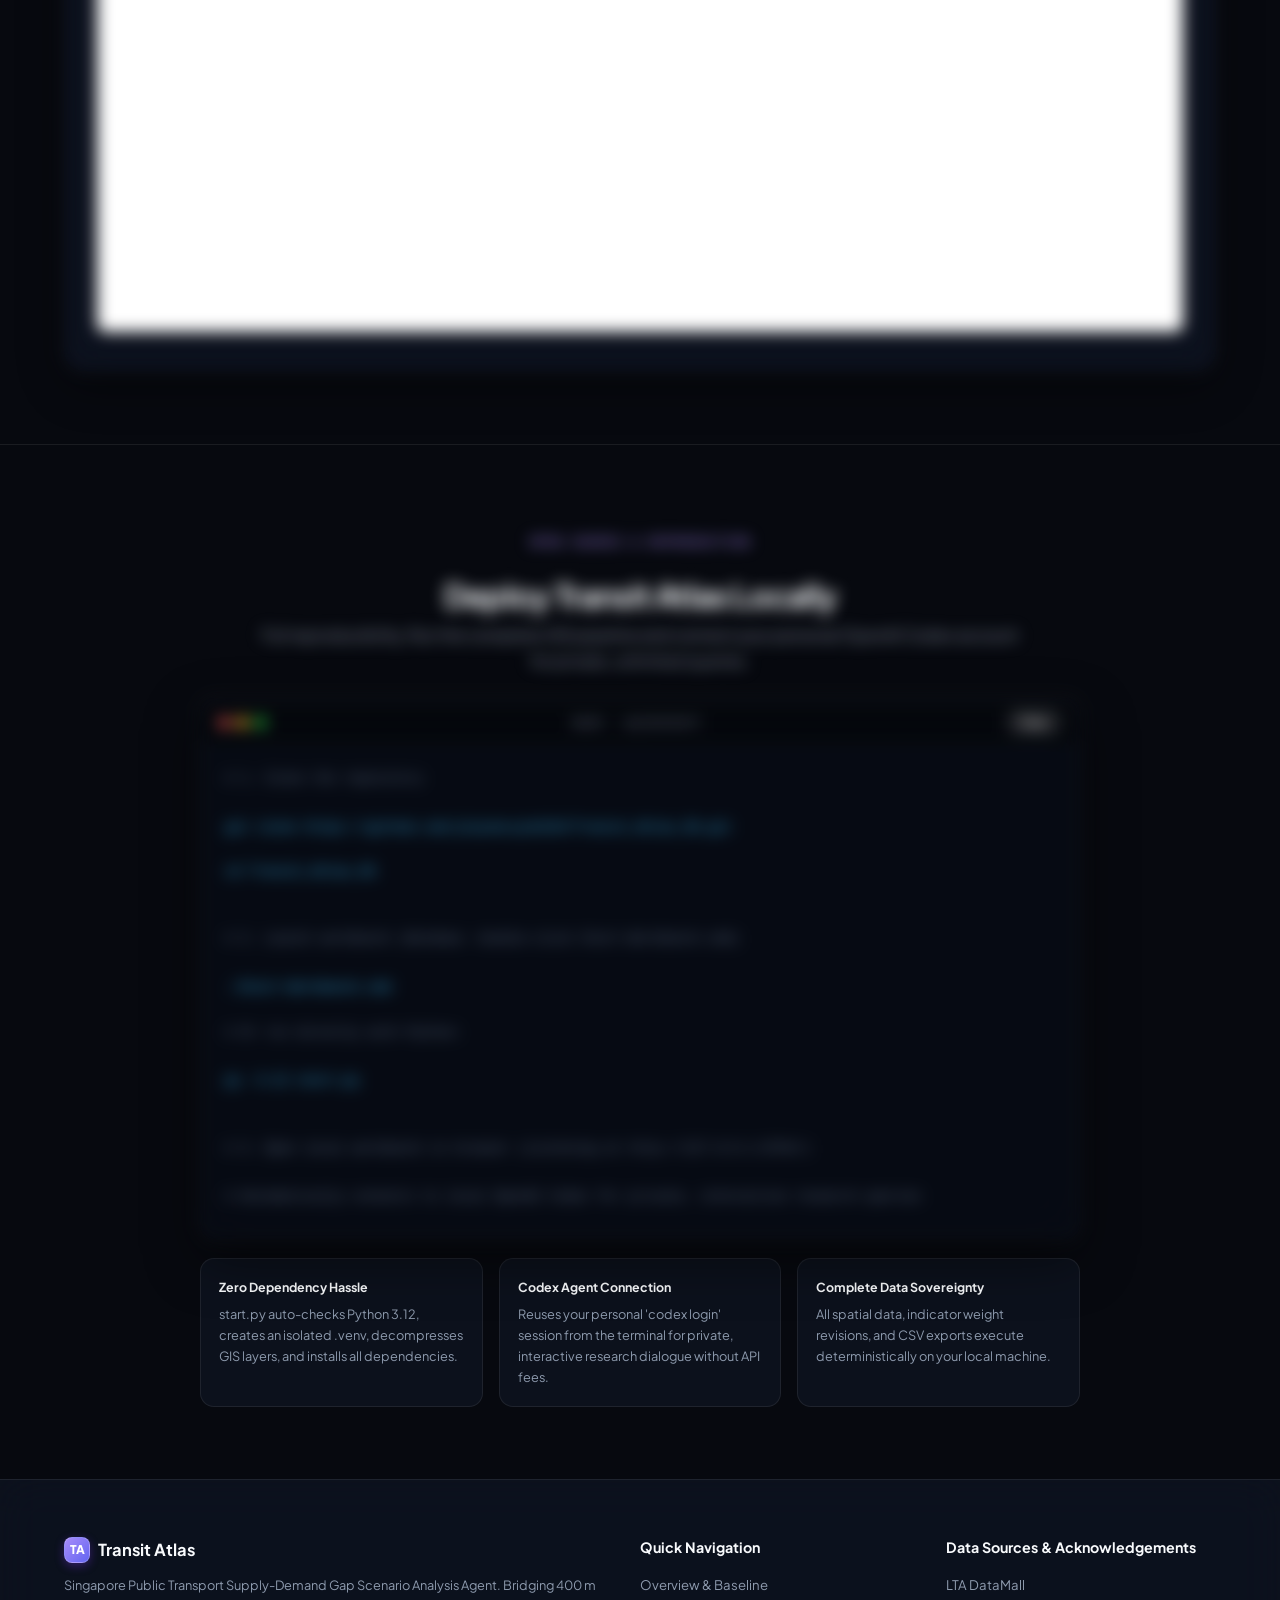
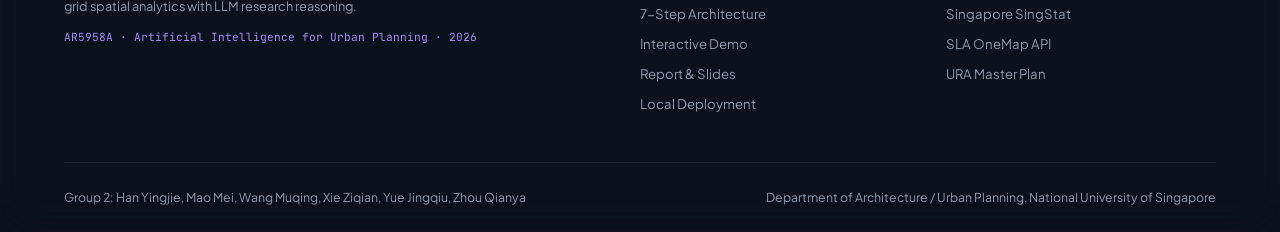
==== commit 13807292: "Deploy Frosted Glassmorphism UI redesign with scroll-driven kinetic reveals, iOS segmented glider, a" ====
--- a/index.html
+++ b/index.html
@@ -5,6 +5,9 @@
   <meta name="viewport" content="width=device-width, initial-scale=1.0">
   <title>Transit Atlas · Public Transport Supply-Demand Gap Analysis Agent | NUS AR5958A</title>
   <meta name="description" content="Transit Atlas: An AI Research Agent for Planners to Explore Bus Transit Gaps on a 400m Grid Across Singapore. National University of Singapore AR5958A Final Deliverable.">
+  <link rel="preconnect" href="https://fonts.googleapis.com">
+  <link rel="preconnect" href="https://fonts.gstatic.com" crossorigin>
+  <link href="https://fonts.googleapis.com/css2?family=Plus+Jakarta+Sans:ital,wght@0,300..800;1,300..800&family=JetBrains+Mono:wght@400;500;600;700&display=swap" rel="stylesheet">
   <link rel="stylesheet" href="homepage.css">
   <link rel="icon" href="data:image/svg+xml,<svg xmlns='http://www.w3.org/2000/svg' viewBox='0 0 100 100'><rect width='100' height='100' rx='20' fill='%237C3AED'/><text x='50%' y='55%' font-size='56' font-family='sans-serif' font-weight='bold' fill='white' dominant-baseline='middle' text-anchor='middle'>TA</text></svg>">
 </head>
@@ -34,12 +37,14 @@
       <div class="header-controls">
         <!-- Language Switcher -->
         <div class="btn-control-group" role="group" aria-label="Language selection">
+          <span class="control-glider" aria-hidden="true"></span>
           <button type="button" class="btn-control" data-lang-btn="zh" aria-pressed="false">中文</button>
           <button type="button" class="btn-control active" data-lang-btn="en" aria-pressed="true">EN</button>
         </div>
 
         <!-- Theme Switcher (Dark default, Light, Auto) -->
         <div class="btn-control-group" role="group" aria-label="Theme selection">
+          <span class="control-glider" aria-hidden="true"></span>
           <button type="button" class="btn-control" data-theme-btn="light" aria-pressed="false" title="Light Theme" data-i18n-key="theme_light">☀️ Light</button>
           <button type="button" class="btn-control active" data-theme-btn="dark" aria-pressed="true" title="Dark Theme" data-i18n-key="theme_dark">🌙 Dark</button>
           <button type="button" class="btn-control" data-theme-btn="auto" aria-pressed="false" title="Auto (System Preference)" data-i18n-key="theme_auto">🌓 Auto</button>
@@ -397,6 +402,13 @@
     </div>
   </footer>
 
+  <!-- Back to Top Floating Button -->
+  <button id="back-to-top" class="back-to-top-btn" type="button" aria-label="Back to top" title="Back to top">
+    <svg width="20" height="20" viewBox="0 0 24 24" fill="none" stroke="currentColor" stroke-width="2.5" stroke-linecap="round" stroke-linejoin="round">
+      <polyline points="18 15 12 9 6 15"></polyline>
+    </svg>
+  </button>
+
   <script src="homepage.js"></script>
 </body>
 </html>
--- a/homepage.css
+++ b/homepage.css
@@ -1,59 +1,77 @@
-/* Transit Atlas - Project Portal Stylesheet */
+/* Transit Atlas - Project Portal Stylesheet (Frosted Glassmorphism Edition) */
 :root {
-  --font-sans: "Inter", -apple-system, BlinkMacSystemFont, "Segoe UI", Roboto, "Helvetica Neue", sans-serif;
+  --font-sans: "Plus Jakarta Sans", "Inter", -apple-system, BlinkMacSystemFont, "SF Pro Display", "SF Pro Text", "Segoe UI", Roboto, "Helvetica Neue", sans-serif;
   --font-serif: "Newsreader", Georgia, Cambria, "Times New Roman", serif;
-  --font-mono: "IBM Plex Mono", Consolas, "Liberation Mono", Menlo, Courier, monospace;
-  --radius-sm: 4px;
-  --radius-md: 8px;
-  --radius-lg: 14px;
-  --transition: all 0.2s cubic-bezier(0.16, 1, 0.3, 1);
-}
-
-/* Light Theme: Editorial Academic */
+  --font-mono: "JetBrains Mono", "IBM Plex Mono", Consolas, "SF Mono", Menlo, Courier, monospace;
+  --radius-xs: 6px;
+  --radius-sm: 8px;
+  --radius-md: 14px;
+  --radius-lg: 20px;
+  --radius-xl: 28px;
+  --radius-pill: 9999px;
+  --transition: all 0.24s cubic-bezier(0.16, 1, 0.3, 1);
+  --transition-bounce: all 0.35s cubic-bezier(0.34, 1.56, 0.64, 1);
+}
+
+/* Light Theme: Pristine Optical Crystal Glass */
 :root[data-theme="light"] {
-  --bg-primary: #F8FAFC;
-  --bg-surface: #FFFFFF;
-  --bg-elevated: #F1F5F9;
-  --bg-subtle: #E2E8F0;
-  --border-color: #E2E8F0;
-  --border-strong: #CBD5E1;
+  --bg-primary: #F4F7FC;
+  --bg-surface: rgba(255, 255, 255, 0.74);
+  --bg-elevated: rgba(243, 246, 253, 0.86);
+  --bg-subtle: rgba(226, 234, 246, 0.68);
+  --border-color: rgba(15, 23, 42, 0.08);
+  --border-strong: rgba(15, 23, 42, 0.16);
   --text-main: #0F172A;
   --text-body: #334155;
   --text-muted: #64748B;
   --accent-purple: #7C3AED;
-  --accent-purple-light: #EDE9FE;
+  --accent-purple-light: rgba(124, 58, 237, 0.08);
   --accent-teal: #0D9488;
-  --accent-teal-light: #CCFBF1;
+  --accent-teal-light: rgba(13, 148, 136, 0.08);
   --accent-pink: #E11D48;
   --accent-amber: #D97706;
-  --shadow-sm: 0 1px 3px rgba(0,0,0,0.06);
-  --shadow-md: 0 6px 18px rgba(0,0,0,0.06);
-  --shadow-lg: 0 16px 36px rgba(0,0,0,0.08);
-  --code-bg: #1E293B;
+  --glass-bg: rgba(255, 255, 255, 0.74);
+  --glass-bg-elevated: rgba(255, 255, 255, 0.88);
+  --glass-border: rgba(15, 23, 42, 0.08);
+  --glass-highlight: rgba(255, 255, 255, 0.95);
+  --glass-blur: blur(22px) saturate(190%);
+  --shadow-sm: 0 2px 6px rgba(15, 23, 42, 0.04);
+  --shadow-md: 0 10px 28px -4px rgba(15, 23, 42, 0.06);
+  --shadow-lg: 0 22px 48px -6px rgba(15, 23, 42, 0.08);
+  --glass-shadow: 0 12px 34px -4px rgba(15, 23, 42, 0.06), inset 0 1px 0 0 rgba(255, 255, 255, 0.95);
+  --glass-card-hover: 0 20px 48px -6px rgba(124, 58, 237, 0.12), inset 0 1px 0 0 #FFFFFF;
+  --code-bg: rgba(15, 23, 42, 0.94);
   --code-text: #F8FAFC;
 }
 
-/* Dark Theme: Cyber Cartographic */
+/* Dark Theme: Obsidian Smoked Acrylic Glass */
 :root[data-theme="dark"] {
-  --bg-primary: #0B0F19;
-  --bg-surface: #141923;
-  --bg-elevated: #1C2331;
-  --bg-subtle: #242D3D;
-  --border-color: #232C3D;
-  --border-strong: #334057;
+  --bg-primary: #07090F;
+  --bg-surface: rgba(16, 22, 36, 0.66);
+  --bg-elevated: rgba(24, 33, 52, 0.75);
+  --bg-subtle: rgba(33, 45, 70, 0.58);
+  --border-color: rgba(255, 255, 255, 0.08);
+  --border-strong: rgba(255, 255, 255, 0.16);
   --text-main: #F8FAFC;
   --text-body: #CBD5E1;
   --text-muted: #8E9BAE;
   --accent-purple: #A78BFA;
-  --accent-purple-light: #2A233D;
+  --accent-purple-light: rgba(167, 139, 250, 0.12);
   --accent-teal: #2DD4BF;
-  --accent-teal-light: #163333;
+  --accent-teal-light: rgba(45, 212, 191, 0.12);
   --accent-pink: #FB7185;
   --accent-amber: #FBBF24;
-  --shadow-sm: 0 1px 3px rgba(0,0,0,0.4);
-  --shadow-md: 0 8px 24px rgba(0,0,0,0.5);
-  --shadow-lg: 0 20px 48px rgba(0,0,0,0.65);
-  --code-bg: #070A10;
+  --glass-bg: rgba(15, 21, 35, 0.66);
+  --glass-bg-elevated: rgba(24, 33, 52, 0.78);
+  --glass-border: rgba(255, 255, 255, 0.08);
+  --glass-highlight: rgba(255, 255, 255, 0.12);
+  --glass-blur: blur(22px) saturate(190%);
+  --shadow-sm: 0 2px 8px rgba(0, 0, 0, 0.35);
+  --shadow-md: 0 12px 32px rgba(0, 0, 0, 0.45);
+  --shadow-lg: 0 28px 65px rgba(0, 0, 0, 0.65);
+  --glass-shadow: 0 14px 40px 0 rgba(0, 0, 0, 0.45), inset 0 1px 0 0 rgba(255, 255, 255, 0.09);
+  --glass-card-hover: 0 22px 50px 0 rgba(0, 0, 0, 0.55), 0 0 28px rgba(167, 139, 250, 0.18), inset 0 1px 0 0 rgba(255, 255, 255, 0.18);
+  --code-bg: rgba(8, 12, 20, 0.82);
   --code-text: #E2E8F0;
 }
 
@@ -66,6 +84,8 @@
 html {
   scroll-behavior: smooth;
   font-size: 15px;
+  -webkit-font-smoothing: antialiased;
+  -moz-osx-font-smoothing: grayscale;
 }
 
 body {
@@ -73,12 +93,12 @@
   background-color: var(--bg-primary);
   color: var(--text-body);
   line-height: 1.65;
-  transition: background-color 0.25s ease, color 0.25s ease;
+  transition: background-color 0.3s ease, color 0.3s ease;
   overflow-x: hidden;
   position: relative;
 }
 
-/* Subtle Dynamic Cartographic Grid */
+/* Dynamic Singapore 400m Cartographic Grid */
 body::before {
   content: "";
   position: fixed;
@@ -87,26 +107,52 @@
   width: 200%;
   height: 200%;
   pointer-events: none;
-  z-index: -1;
+  z-index: -2;
   background-image: 
-    linear-gradient(to right, rgba(124, 58, 237, 0.04) 1px, transparent 1px),
-    linear-gradient(to bottom, rgba(124, 58, 237, 0.04) 1px, transparent 1px);
+    linear-gradient(to right, rgba(124, 58, 237, 0.045) 1px, transparent 1px),
+    linear-gradient(to bottom, rgba(124, 58, 237, 0.045) 1px, transparent 1px);
   background-size: 48px 48px;
   mask-image: radial-gradient(ellipse at center, rgba(0,0,0,0.85) 0%, rgba(0,0,0,0) 75%);
   -webkit-mask-image: radial-gradient(ellipse at center, rgba(0,0,0,0.85) 0%, rgba(0,0,0,0) 75%);
   animation: transitGridDrift 70s linear infinite;
 }
 
+:root[data-theme="dark"] body::before {
+  background-image: 
+    linear-gradient(to right, rgba(167, 139, 250, 0.065) 1px, transparent 1px),
+    linear-gradient(to bottom, rgba(167, 139, 250, 0.065) 1px, transparent 1px);
+}
+
 @keyframes transitGridDrift {
   0% { transform: translate(0, 0); }
   50% { transform: translate(-24px, -24px); }
   100% { transform: translate(0, 0); }
 }
 
-:root[data-theme="dark"] body::before {
-  background-image: 
-    linear-gradient(to right, rgba(167, 139, 250, 0.06) 1px, transparent 1px),
-    linear-gradient(to bottom, rgba(167, 139, 250, 0.06) 1px, transparent 1px);
+/* Atmospheric Ambient Aurora Orbs */
+body::after {
+  content: "";
+  position: fixed;
+  top: 15%;
+  left: 65%;
+  width: 650px;
+  height: 650px;
+  border-radius: 50%;
+  pointer-events: none;
+  z-index: -1;
+  background: radial-gradient(circle, rgba(124, 58, 237, 0.12) 0%, rgba(13, 148, 136, 0.06) 50%, transparent 72%);
+  filter: blur(85px);
+  animation: auroraFloat 28s ease-in-out infinite alternate;
+}
+
+:root[data-theme="dark"] body::after {
+  background: radial-gradient(circle, rgba(167, 139, 250, 0.15) 0%, rgba(45, 212, 191, 0.08) 50%, transparent 72%);
+}
+
+@keyframes auroraFloat {
+  0% { transform: translate(0, 0) scale(1); }
+  50% { transform: translate(-120px, 90px) scale(1.15); }
+  100% { transform: translate(70px, -50px) scale(0.95); }
 }
 
 /* Interactive Ambient Mouse Glow */
@@ -127,11 +173,11 @@
 }
 
 :root[data-theme="dark"] .ambient-glow-cursor {
-  background: radial-gradient(circle, rgba(167, 139, 250, 0.15) 0%, rgba(45, 212, 191, 0.07) 50%, transparent 75%);
+  background: radial-gradient(circle, rgba(167, 139, 250, 0.16) 0%, rgba(45, 212, 191, 0.08) 50%, transparent 75%);
 }
 
 :root[data-theme="light"] .ambient-glow-cursor {
-  background: radial-gradient(circle, rgba(124, 58, 237, 0.08) 0%, rgba(14, 165, 233, 0.04) 50%, transparent 75%);
+  background: radial-gradient(circle, rgba(124, 58, 237, 0.09) 0%, rgba(14, 165, 233, 0.05) 50%, transparent 75%);
 }
 
 /* Typography */
@@ -163,29 +209,36 @@
   margin: 0 auto;
 }
 
-/* Navigation Header */
+/* Navigation Header (Frosted Glassmorphism) */
 .site-header {
   position: sticky;
   top: 0;
   z-index: 100;
-  backdrop-filter: blur(12px);
-  -webkit-backdrop-filter: blur(12px);
-  background: rgba(var(--bg-primary), 0.85);
+  backdrop-filter: var(--glass-blur);
+  -webkit-backdrop-filter: var(--glass-blur);
   border-bottom: 1px solid var(--border-color);
-  padding: 14px 0;
+  padding: 13px 0;
+  transition: var(--transition);
 }
 :root[data-theme="light"] .site-header {
-  background: rgba(248, 250, 252, 0.88);
+  background: rgba(244, 247, 252, 0.78);
+  box-shadow: 0 4px 20px rgba(15, 23, 42, 0.03);
 }
 :root[data-theme="dark"] .site-header {
-  background: rgba(11, 15, 25, 0.88);
+  background: rgba(7, 9, 15, 0.78);
+  box-shadow: 0 4px 20px rgba(0, 0, 0, 0.25);
+}
+
+.site-header .container {
+  width: 94%;
+  max-width: 1300px;
 }
 
 .nav-container {
   display: flex;
   justify-content: space-between;
   align-items: center;
-  gap: 1rem;
+  gap: 1.5rem;
   flex-wrap: nowrap;
 }
 
@@ -201,12 +254,13 @@
   place-content: center;
   width: 32px;
   height: 32px;
-  background: var(--accent-purple);
-  border-radius: 6px;
+  background: linear-gradient(135deg, var(--accent-purple), #6366F1);
+  border-radius: var(--radius-sm);
   color: #fff;
   font-weight: 800;
   font-size: 15px;
-  box-shadow: 0 2px 8px rgba(124, 58, 237, 0.35);
+  box-shadow: 0 3px 10px rgba(124, 58, 237, 0.35);
+  border: 1px solid rgba(255, 255, 255, 0.2);
 }
 
 .brand-name {
@@ -220,10 +274,12 @@
 .course-badge {
   font-family: var(--font-mono);
   font-size: 0.7rem;
-  padding: 2px 7px;
-  background: var(--bg-elevated);
+  padding: 3px 8px;
+  background: var(--bg-surface);
+  backdrop-filter: blur(8px);
+  -webkit-backdrop-filter: blur(8px);
   border: 1px solid var(--border-color);
-  border-radius: var(--radius-sm);
+  border-radius: var(--radius-pill);
   color: var(--text-muted);
   white-space: nowrap;
 }
@@ -231,7 +287,7 @@
 .nav-links {
   display: flex;
   align-items: center;
-  gap: 1.1rem;
+  gap: clamp(1.2rem, 1.8vw, 2.2rem);
   list-style: none;
   flex-shrink: 0;
 }
@@ -241,6 +297,7 @@
   font-size: 0.88rem;
   font-weight: 500;
   white-space: nowrap;
+  transition: color 0.2s ease;
 }
 
 .nav-links a:hover {
@@ -248,6 +305,18 @@
   text-decoration: none;
 }
 
+/* Chinese Mode Nav Links Breathing Space */
+html[lang="zh-CN"] .nav-links,
+html[lang="zh"] .nav-links {
+  gap: clamp(1.8rem, 2.8vw, 3.2rem);
+}
+html[lang="zh-CN"] .nav-links a,
+html[lang="zh"] .nav-links a {
+  font-size: 0.94rem;
+  letter-spacing: 0.05em;
+  padding: 4px 6px;
+}
+
 .header-controls {
   display: flex;
   align-items: center;
@@ -255,30 +324,64 @@
   flex-shrink: 0;
 }
 
-/* Control Pills: Theme & Language */
+/* Control Pills: Theme & Language (iOS Segmented Glass Style with Sliding Glider) */
 .btn-control-group {
+  position: relative;
   display: inline-flex;
+  background: rgba(140, 150, 175, 0.14);
+  backdrop-filter: blur(12px);
+  -webkit-backdrop-filter: blur(12px);
+  border: 1px solid var(--border-color);
+  border-radius: var(--radius-pill);
+  padding: 3px;
+  gap: 2px;
+  isolation: isolate;
+}
+
+.control-glider {
+  position: absolute;
+  top: 3px;
+  left: 0;
+  height: calc(100% - 6px);
   background: var(--bg-surface);
-  border: 1px solid var(--border-color);
-  border-radius: var(--radius-sm);
-  padding: 2px;
+  border-radius: var(--radius-pill);
+  box-shadow: 0 2px 8px rgba(0, 0, 0, 0.15), inset 0 1px 0 rgba(255, 255, 255, 0.16);
+  transition: transform 0.28s cubic-bezier(0.16, 1, 0.3, 1),
+              width 0.28s cubic-bezier(0.16, 1, 0.3, 1),
+              opacity 0.2s ease;
+  pointer-events: none;
+  z-index: 1;
+  opacity: 0;
+}
+
+:root[data-theme="light"] .control-glider {
+  box-shadow: 0 2px 8px rgba(15, 23, 42, 0.08), inset 0 1px 0 rgba(255, 255, 255, 0.95);
 }
 
 .btn-control {
+  position: relative;
+  z-index: 2;
   border: 0;
-  background: transparent;
+  background: transparent !important;
+  box-shadow: none !important;
   color: var(--text-muted);
-  padding: 4px 9px;
+  padding: 4px 11px;
   font-size: 0.78rem;
   font-weight: 600;
-  border-radius: 3px;
+  border-radius: var(--radius-pill);
   cursor: pointer;
-  transition: var(--transition);
+  transition: color 0.2s ease;
+  white-space: nowrap;
+}
+
+.btn-control:hover {
+  color: var(--text-main);
 }
 
 .btn-control.active, .btn-control[aria-pressed="true"] {
-  background: var(--bg-elevated);
-  color: var(--accent-purple);
+  color: var(--text-main);
+  background: transparent !important;
+  box-shadow: none !important;
 }
 
 .btn-github {
@@ -286,22 +389,28 @@
   align-items: center;
   gap: 6px;
   background: var(--bg-surface);
+  backdrop-filter: blur(12px);
+  -webkit-backdrop-filter: blur(12px);
   border: 1px solid var(--border-color);
   color: var(--text-main);
-  padding: 5px 12px;
+  padding: 5px 14px;
   font-size: 0.82rem;
   font-weight: 600;
-  border-radius: var(--radius-sm);
+  border-radius: var(--radius-pill);
   cursor: pointer;
+  box-shadow: var(--shadow-sm);
+  transition: var(--transition);
 }
 .btn-github:hover {
   background: var(--bg-elevated);
+  border-color: var(--border-strong);
   text-decoration: none;
+  transform: translateY(-1px);
 }
 
 /* Hero Section */
 .hero-section {
-  padding: 70px 0 50px;
+  padding: 72px 0 52px;
   text-align: center;
   position: relative;
   overflow: hidden;
@@ -312,17 +421,17 @@
   top: 10px;
   left: 50%;
   transform: translateX(-50%);
-  width: min(840px, 92vw);
-  height: 420px;
-  background: radial-gradient(ellipse at center, rgba(124, 58, 237, 0.16) 0%, rgba(13, 148, 136, 0.08) 45%, transparent 72%);
-  filter: blur(65px);
+  width: min(880px, 92vw);
+  height: 440px;
+  background: radial-gradient(ellipse at center, rgba(124, 58, 237, 0.18) 0%, rgba(13, 148, 136, 0.09) 45%, transparent 72%);
+  filter: blur(70px);
   pointer-events: none;
   z-index: 0;
   animation: heroPulse 12s ease-in-out infinite alternate;
 }
 
 :root[data-theme="dark"] .hero-glow-aura {
-  background: radial-gradient(ellipse at center, rgba(167, 139, 250, 0.22) 0%, rgba(45, 212, 191, 0.12) 45%, transparent 72%);
+  background: radial-gradient(ellipse at center, rgba(167, 139, 250, 0.24) 0%, rgba(45, 212, 191, 0.13) 45%, transparent 72%);
 }
 
 @keyframes heroPulse {
@@ -345,39 +454,85 @@
   letter-spacing: 0.5px;
   color: var(--accent-purple);
   background: var(--accent-purple-light);
-  padding: 5px 14px;
-  border-radius: 20px;
+  backdrop-filter: blur(10px);
+  -webkit-backdrop-filter: blur(10px);
+  border: 1px solid var(--border-color);
+  padding: 5px 15px;
+  border-radius: var(--radius-pill);
   margin-bottom: 24px;
-  border: 1px solid rgba(124, 58, 237, 0.2);
+  animation: heroEntrance 0.7s cubic-bezier(0.16, 1, 0.3, 1) 0.05s both;
+}
+
+@keyframes heroEntrance {
+  0% {
+    opacity: 0;
+    transform: translateY(22px);
+    filter: blur(8px);
+  }
+  100% {
+    opacity: 1;
+    transform: translateY(0);
+    filter: blur(0);
+  }
 }
 
 .hero-title {
-  font-size: clamp(2.8rem, 5.5vw, 4.4rem);
-  font-weight: 800;
-  letter-spacing: -0.035em;
-  line-height: 1.1;
-  margin-bottom: 14px;
-  max-width: 980px;
+  font-family: var(--font-sans);
+  font-size: clamp(3.4rem, 6.8vw, 5.4rem);
+  font-weight: 850;
+  letter-spacing: -0.04em;
+  line-height: 1.05;
+  margin-bottom: 18px;
+  max-width: 1000px;
   margin-left: auto;
   margin-right: auto;
-  color: var(--text-main);
-}
-
-.hero-title span {
-  background: linear-gradient(135deg, var(--accent-purple), var(--accent-teal));
+  background: linear-gradient(135deg, #FFFFFF 0%, #EDE9FE 30%, #A78BFA 65%, #2DD4BF 100%);
+  background-size: 200% 200%;
   -webkit-background-clip: text;
   -webkit-text-fill-color: transparent;
+  animation: titleGradientFlow 9s ease-in-out infinite alternate,
+             heroEntrance 0.85s cubic-bezier(0.16, 1, 0.3, 1) 0.12s both;
+  filter: drop-shadow(0 4px 28px rgba(167, 139, 250, 0.28));
+  transition: var(--transition);
+}
+
+:root[data-theme="light"] .hero-title {
+  background: linear-gradient(135deg, #0F172A 0%, #312E81 35%, #7C3AED 70%, #0D9488 100%);
+  background-size: 200% 200%;
+  -webkit-background-clip: text;
+  -webkit-text-fill-color: transparent;
+  filter: drop-shadow(0 4px 20px rgba(124, 58, 237, 0.15));
+}
+
+@keyframes titleGradientFlow {
+  0% {
+    background-position: 0% 50%;
+  }
+  50% {
+    background-position: 100% 50%;
+  }
+  100% {
+    background-position: 0% 50%;
+  }
 }
 
 .hero-subtitle {
-  font-size: clamp(1.2rem, 2.3vw, 1.65rem);
-  font-weight: 500;
+  font-family: var(--font-sans);
+  font-size: clamp(1.22rem, 2.1vw, 1.82rem);
+  font-weight: 700;
+  letter-spacing: -0.02em;
   line-height: 1.35;
   color: var(--text-main);
-  opacity: 0.92;
-  letter-spacing: -0.015em;
-  max-width: 860px;
-  margin: 0 auto 20px;
+  max-width: 1140px;
+  margin: 0 auto 22px;
+  opacity: 0.96;
+  text-wrap: balance;
+  animation: heroEntrance 0.85s cubic-bezier(0.16, 1, 0.3, 1) 0.22s both;
+}
+
+:root[data-theme="dark"] .hero-subtitle {
+  color: #F8FAFC;
+  text-shadow: 0 2px 14px rgba(0, 0, 0, 0.45);
 }
 
 .hero-lead {
@@ -386,6 +541,7 @@
   max-width: 780px;
   margin: 0 auto 36px;
   line-height: 1.65;
+  animation: heroEntrance 0.85s cubic-bezier(0.16, 1, 0.3, 1) 0.32s both;
 }
 
 .hero-actions {
@@ -394,28 +550,29 @@
   align-items: center;
   gap: 14px;
   flex-wrap: wrap;
-  margin-bottom: 48px;
+  margin-bottom: 50px;
+  animation: heroEntrance 0.85s cubic-bezier(0.16, 1, 0.3, 1) 0.40s both;
 }
 
 .btn-primary {
   display: inline-flex;
   align-items: center;
   gap: 8px;
-  background: var(--accent-purple);
+  background: linear-gradient(135deg, #7C3AED, #6366F1);
   color: #FFFFFF !important;
   font-weight: 600;
   font-size: 0.95rem;
-  padding: 12px 24px;
-  border-radius: var(--radius-md);
-  border: 0;
+  padding: 12px 26px;
+  border-radius: var(--radius-pill);
+  border: 1px solid rgba(255, 255, 255, 0.2);
   cursor: pointer;
-  box-shadow: 0 4px 14px rgba(124, 58, 237, 0.35);
+  box-shadow: 0 6px 22px rgba(124, 58, 237, 0.4);
   transition: var(--transition);
 }
 
 .btn-primary:hover {
   transform: translateY(-2px);
-  box-shadow: 0 6px 20px rgba(124, 58, 237, 0.45);
+  box-shadow: 0 8px 28px rgba(124, 58, 237, 0.52);
   text-decoration: none;
 }
 
@@ -424,22 +581,27 @@
   align-items: center;
   gap: 8px;
   background: var(--bg-surface);
+  backdrop-filter: var(--glass-blur);
+  -webkit-backdrop-filter: var(--glass-blur);
   color: var(--text-main);
   border: 1px solid var(--border-strong);
   font-weight: 600;
   font-size: 0.95rem;
-  padding: 12px 22px;
-  border-radius: var(--radius-md);
+  padding: 12px 24px;
+  border-radius: var(--radius-pill);
   cursor: pointer;
+  box-shadow: var(--shadow-sm);
   transition: var(--transition);
 }
 
 .btn-secondary:hover {
   background: var(--bg-elevated);
+  border-color: var(--accent-purple);
+  transform: translateY(-2px);
   text-decoration: none;
 }
 
-/* Metric Strip */
+/* Metric Strip (Frosted Glass Cards) */
 .stats-strip {
   display: grid;
   grid-template-columns: repeat(auto-fit, minmax(210px, 1fr));
@@ -449,17 +611,20 @@
 
 .stat-card {
   background: var(--bg-surface);
-  border: 1px solid var(--border-color);
+  backdrop-filter: var(--glass-blur);
+  -webkit-backdrop-filter: var(--glass-blur);
+  border: 1px solid var(--glass-border);
   border-radius: var(--radius-md);
-  padding: 22px 18px;
-  box-shadow: var(--shadow-sm);
+  padding: 24px 20px;
+  box-shadow: var(--glass-shadow);
   text-align: left;
   transition: var(--transition);
 }
 
 .stat-card:hover {
   border-color: var(--accent-purple);
-  transform: translateY(-2px);
+  box-shadow: var(--glass-card-hover);
+  transform: translateY(-3px);
 }
 
 .stat-value {
@@ -479,7 +644,7 @@
 
 /* Sections General */
 .section {
-  padding: 70px 0;
+  padding: 72px 0;
   border-top: 1px solid var(--border-color);
   scroll-margin-top: 70px;
 }
@@ -510,7 +675,114 @@
   color: var(--text-muted);
 }
 
-/* Two Column Feature Grid */
+/* ==========================================================================
+   Scroll-Driven Kinetic Reveal & Specular Light Shimmer
+   ========================================================================== */
+
+.scroll-reveal {
+  opacity: 0;
+  transform: translateY(28px);
+  filter: blur(8px);
+  transition: opacity 0.75s cubic-bezier(0.16, 1, 0.3, 1),
+              transform 0.75s cubic-bezier(0.16, 1, 0.3, 1),
+              filter 0.75s cubic-bezier(0.16, 1, 0.3, 1);
+  will-change: opacity, transform, filter;
+}
+
+.scroll-reveal.is-revealed {
+  opacity: 1;
+  transform: translateY(0);
+  filter: blur(0);
+}
+
+/* Staggered offsets for section headings */
+.section-kicker.scroll-reveal {
+  transform: translateY(16px);
+  transition-duration: 0.6s;
+}
+.section-kicker.scroll-reveal.is-revealed {
+  text-shadow: 0 0 16px rgba(167, 139, 250, 0.45);
+}
+
+.section-title.scroll-reveal {
+  transform: translateY(30px);
+  transition-duration: 0.8s;
+  transition-delay: 0.08s;
+  position: relative;
+}
+
+.section-desc.scroll-reveal {
+  transform: translateY(22px);
+  transition-duration: 0.75s;
+  transition-delay: 0.18s;
+}
+
+/* Specular Shimmer / Light Wave on Section Title Reveal */
+.section-title.scroll-reveal.is-revealed {
+  background: linear-gradient(
+    115deg,
+    var(--text-main) 0%,
+    var(--text-main) 35%,
+    var(--accent-purple) 48%,
+    var(--accent-teal) 54%,
+    var(--text-main) 68%,
+    var(--text-main) 100%
+  );
+  background-size: 260% 100%;
+  -webkit-background-clip: text;
+  -webkit-text-fill-color: transparent;
+  animation: titleTextShine 1.5s cubic-bezier(0.16, 1, 0.3, 1) 0.12s 1 forwards;
+}
+
+:root[data-theme="light"] .section-title.scroll-reveal.is-revealed {
+  background: linear-gradient(
+    115deg,
+    #0F172A 0%,
+    #0F172A 35%,
+    #7C3AED 48%,
+    #0D9488 54%,
+    #0F172A 68%,
+    #0F172A 100%
+  );
+  background-size: 260% 100%;
+  -webkit-background-clip: text;
+  -webkit-text-fill-color: transparent;
+  animation: titleTextShine 1.5s cubic-bezier(0.16, 1, 0.3, 1) 0.12s 1 forwards;
+}
+
+@keyframes titleTextShine {
+  0% {
+    background-position: 120% 0;
+  }
+  100% {
+    background-position: -20% 0;
+  }
+}
+
+/* Card & Container Staggers */
+.feature-card.scroll-reveal,
+.workflow-card.scroll-reveal,
+.demo-window.scroll-reveal,
+.deliverables-container.scroll-reveal,
+.deploy-card.scroll-reveal,
+.philosophy-banner.scroll-reveal {
+  transition-duration: 0.8s;
+  transition-delay: 0.12s;
+}
+
+.grid-2col .feature-card.scroll-reveal:nth-child(2) {
+  transition-delay: 0.24s;
+}
+
+.workflow-card.scroll-reveal:nth-child(1) { transition-delay: 0.06s; }
+.workflow-card.scroll-reveal:nth-child(2) { transition-delay: 0.12s; }
+.workflow-card.scroll-reveal:nth-child(3) { transition-delay: 0.18s; }
+.workflow-card.scroll-reveal:nth-child(4) { transition-delay: 0.24s; }
+.workflow-card.scroll-reveal:nth-child(5) { transition-delay: 0.30s; }
+.workflow-card.scroll-reveal:nth-child(6) { transition-delay: 0.36s; }
+.workflow-card.scroll-reveal:nth-child(7) { transition-delay: 0.42s; }
+
+/* Two Column Feature Grid (Glass Cards) */
 .grid-2col {
   display: grid;
   grid-template-columns: 1fr 1fr;
@@ -520,10 +792,18 @@
 
 .feature-card {
   background: var(--bg-surface);
-  border: 1px solid var(--border-color);
+  backdrop-filter: var(--glass-blur);
+  -webkit-backdrop-filter: var(--glass-blur);
+  border: 1px solid var(--glass-border);
   border-radius: var(--radius-lg);
-  padding: 32px;
-  box-shadow: var(--shadow-sm);
+  padding: 34px;
+  box-shadow: var(--glass-shadow);
+  transition: var(--transition);
+}
+
+.feature-card:hover {
+  border-color: var(--accent-purple);
+  box-shadow: var(--glass-card-hover);
 }
 
 .feature-card h3 {
@@ -554,13 +834,13 @@
 .map-preview-img {
   width: 100%;
   border-radius: var(--radius-md);
-  border: 1px solid var(--border-color);
+  border: 1px solid var(--glass-border);
   box-shadow: var(--shadow-md);
   background: #0B0E16;
   display: block;
 }
 
-/* 7-Step Workflow Architecture */
+/* 7-Step Workflow Architecture (Glass Panel Flow) */
 .workflow-grid {
   display: grid;
   grid-template-columns: repeat(auto-fit, minmax(280px, 1fr));
@@ -570,10 +850,20 @@
 
 .workflow-card {
   background: var(--bg-surface);
-  border: 1px solid var(--border-color);
+  backdrop-filter: var(--glass-blur);
+  -webkit-backdrop-filter: var(--glass-blur);
+  border: 1px solid var(--glass-border);
   border-radius: var(--radius-md);
-  padding: 22px;
+  padding: 24px;
   position: relative;
+  box-shadow: var(--glass-shadow);
+  transition: var(--transition);
+}
+
+.workflow-card:hover {
+  border-color: var(--accent-purple);
+  box-shadow: var(--glass-card-hover);
+  transform: translateY(-2px);
 }
 
 .workflow-card .step-badge {
@@ -582,10 +872,11 @@
   font-weight: 700;
   color: var(--accent-purple);
   background: var(--accent-purple-light);
-  padding: 3px 8px;
-  border-radius: var(--radius-sm);
+  padding: 4px 10px;
+  border-radius: var(--radius-pill);
   display: inline-block;
   margin-bottom: 12px;
+  border: 1px solid var(--border-color);
 }
 
 .workflow-card h4 {
@@ -602,31 +893,35 @@
 .actor-pill {
   font-size: 0.72rem;
   font-weight: 600;
-  padding: 2px 7px;
-  border-radius: 3px;
+  padding: 2px 8px;
+  border-radius: var(--radius-pill);
   margin-left: 6px;
   vertical-align: middle;
+  border: 1px solid rgba(255, 255, 255, 0.1);
 }
 .actor-human { background: #E0E7FF; color: #4338CA; }
 .actor-agent { background: #EDE9FE; color: #6D28D9; }
 .actor-gis { background: #CCFBF1; color: #0F766E; }
 
-:root[data-theme="dark"] .actor-human { background: #232845; color: #A5B4FC; }
-:root[data-theme="dark"] .actor-agent { background: #2E2548; color: #C4B5FD; }
-:root[data-theme="dark"] .actor-gis { background: #183737; color: #5EEAD4; }
+:root[data-theme="dark"] .actor-human { background: rgba(35, 40, 69, 0.85); color: #A5B4FC; }
+:root[data-theme="dark"] .actor-agent { background: rgba(46, 37, 72, 0.85); color: #C4B5FD; }
+:root[data-theme="dark"] .actor-gis { background: rgba(24, 55, 55, 0.85); color: #5EEAD4; }
 
 .philosophy-banner {
   background: var(--bg-surface);
-  border: 1px solid var(--border-strong);
+  backdrop-filter: var(--glass-blur);
+  -webkit-backdrop-filter: var(--glass-blur);
+  border: 1px solid var(--glass-border);
   border-left: 4px solid var(--accent-teal);
   border-radius: var(--radius-md);
-  padding: 20px 24px;
+  padding: 22px 26px;
   margin-top: 32px;
   display: flex;
   align-items: center;
   justify-content: space-between;
   gap: 20px;
   flex-wrap: wrap;
+  box-shadow: var(--glass-shadow);
 }
 
 .philosophy-banner blockquote {
@@ -636,49 +931,60 @@
   color: var(--text-main);
 }
 
-/* Demo Section */
+/* Demo Section (macOS Frosted Acrylic Window) */
 .demo-window {
   background: var(--bg-surface);
-  border: 1px solid var(--border-color);
+  backdrop-filter: var(--glass-blur);
+  -webkit-backdrop-filter: var(--glass-blur);
+  border: 1px solid var(--glass-border);
   border-radius: var(--radius-lg);
   overflow: hidden;
-  box-shadow: var(--shadow-lg);
+  box-shadow: var(--shadow-lg), inset 0 1px 0 var(--glass-highlight);
 }
 
 .demo-toolbar {
   display: flex;
   justify-content: space-between;
   align-items: center;
-  padding: 12px 18px;
+  padding: 13px 20px;
   background: var(--bg-elevated);
+  backdrop-filter: var(--glass-blur);
+  -webkit-backdrop-filter: var(--glass-blur);
   border-bottom: 1px solid var(--border-color);
 }
 
 .window-dots {
   display: flex;
-  gap: 6px;
+  gap: 7px;
+  align-items: center;
 }
 .window-dots span {
-  width: 10px;
-  height: 10px;
+  width: 11px;
+  height: 11px;
   border-radius: 50%;
-  background: var(--border-strong);
-}
+  display: inline-block;
+  box-shadow: inset 0 1px 1px rgba(0, 0, 0, 0.25);
+}
+.window-dots span:nth-child(1) { background: #FF5F56; }
+.window-dots span:nth-child(2) { background: #FFBD2E; }
+.window-dots span:nth-child(3) { background: #27C93F; }
 
 .demo-url-bar {
   font-family: var(--font-mono);
-  font-size: 0.76rem;
+  font-size: 0.78rem;
   color: var(--text-muted);
   background: var(--bg-surface);
+  backdrop-filter: blur(10px);
   border: 1px solid var(--border-color);
-  padding: 4px 16px;
-  border-radius: 20px;
+  padding: 5px 18px;
+  border-radius: var(--radius-pill);
   max-width: 480px;
   width: 100%;
   text-align: center;
   white-space: nowrap;
   overflow: hidden;
   text-overflow: ellipsis;
+  box-shadow: inset 0 1px 2px rgba(0,0,0,0.06);
 }
 
 .demo-fullscreen-btn {
@@ -692,8 +998,8 @@
   text-underline-offset: 4px;
   text-decoration-thickness: 1.5px;
   text-decoration-color: var(--accent-purple);
-  padding: 5px 12px;
-  border-radius: var(--radius-sm);
+  padding: 5px 14px;
+  border-radius: var(--radius-pill);
   background: var(--accent-purple-light);
   border: 1px solid rgba(124, 58, 237, 0.28);
   transition: var(--transition);
@@ -704,7 +1010,7 @@
   background: var(--accent-purple);
   color: #FFFFFF !important;
   text-decoration-color: #FFFFFF;
-  box-shadow: 0 2px 10px rgba(124, 58, 237, 0.35);
+  box-shadow: 0 3px 12px rgba(124, 58, 237, 0.4);
   transform: translateY(-1px);
 }
 
@@ -722,23 +1028,27 @@
   display: block;
 }
 
-/* Report & Deliverable Hub */
+/* Report & Deliverable Hub (Frosted Tabbed Glass Panel) */
 .deliverables-container {
   background: var(--bg-surface);
-  border: 1px solid var(--border-color);
+  backdrop-filter: var(--glass-blur);
+  -webkit-backdrop-filter: var(--glass-blur);
+  border: 1px solid var(--glass-border);
   border-radius: var(--radius-lg);
   overflow: hidden;
-  box-shadow: var(--shadow-md);
+  box-shadow: var(--glass-shadow);
 }
 
 .deliverable-tabs {
   display: flex;
   border-bottom: 1px solid var(--border-color);
   background: var(--bg-elevated);
+  backdrop-filter: var(--glass-blur);
+  -webkit-backdrop-filter: var(--glass-blur);
 }
 
 .deliverable-tab {
-  padding: 14px 24px;
+  padding: 14px 26px;
   border: 0;
   background: transparent;
   font-size: 0.95rem;
@@ -766,6 +1076,8 @@
   padding: 40px;
   text-align: center;
   background: var(--bg-elevated);
+  backdrop-filter: var(--glass-blur);
+  -webkit-backdrop-filter: var(--glass-blur);
 }
 
 .status-tag {
@@ -776,38 +1088,45 @@
   color: var(--accent-amber);
   background: rgba(217, 119, 6, 0.12);
   border: 1px solid rgba(217, 119, 6, 0.3);
-  padding: 4px 12px;
-  border-radius: 20px;
+  padding: 4px 14px;
+  border-radius: var(--radius-pill);
   margin-bottom: 16px;
 }
 
 .pdf-viewer-frame {
   width: 100%;
   height: 720px;
-  border: 1px solid var(--border-color);
+  border: 1px solid var(--glass-border);
   border-radius: var(--radius-sm);
   background: #fff;
   box-shadow: var(--shadow-sm);
 }
 
-/* Deployment Guide */
+/* Deployment Guide (macOS Dark Glass Terminal Window) */
 .deploy-card {
   background: var(--code-bg);
   color: var(--code-text);
-  border: 1px solid var(--border-color);
+  backdrop-filter: blur(24px) saturate(180%);
+  -webkit-backdrop-filter: blur(24px) saturate(180%);
+  border: 1px solid rgba(255, 255, 255, 0.12);
   border-radius: var(--radius-md);
   margin: 18px 0;
   position: relative;
   overflow: hidden;
-  box-shadow: var(--shadow-md);
+  box-shadow: 0 20px 50px rgba(0, 0, 0, 0.5), inset 0 1px 0 rgba(255, 255, 255, 0.15);
+}
+
+:root[data-theme="light"] .deploy-card {
+  border-color: rgba(15, 23, 42, 0.2);
+  box-shadow: 0 20px 45px rgba(15, 23, 42, 0.2), inset 0 1px 0 rgba(255, 255, 255, 0.15);
 }
 
 .deploy-card-header {
   display: flex;
   justify-content: space-between;
   align-items: center;
-  padding: 10px 16px;
-  background: rgba(0, 0, 0, 0.4);
+  padding: 11px 18px;
+  background: rgba(0, 0, 0, 0.35);
   border-bottom: 1px solid rgba(255, 255, 255, 0.08);
   position: relative;
   z-index: 3;
@@ -815,15 +1134,16 @@
 
 .deploy-card-header .mac-dots {
   display: flex;
-  gap: 6px;
+  gap: 7px;
   align-items: center;
 }
 
 .deploy-card-header .mac-dots span {
-  width: 10px;
-  height: 10px;
+  width: 11px;
+  height: 11px;
   border-radius: 50%;
   display: inline-block;
+  box-shadow: inset 0 1px 1px rgba(0, 0, 0, 0.25);
 }
 
 .deploy-card-header .mac-dots span:nth-child(1) { background: #FF5F56; }
@@ -838,7 +1158,7 @@
 }
 
 .deploy-card pre {
-  padding: 20px 24px 24px;
+  padding: 22px 24px 26px;
   margin: 0;
   overflow-x: auto;
   font-family: var(--font-mono);
@@ -869,7 +1189,7 @@
   border: 1px solid rgba(255, 255, 255, 0.2);
   color: #fff;
   padding: 4px 12px;
-  border-radius: var(--radius-sm);
+  border-radius: var(--radius-pill);
   font-family: var(--font-mono);
   font-size: 0.75rem;
   font-weight: 500;
@@ -883,13 +1203,16 @@
 .copy-btn:hover {
   background: rgba(255, 255, 255, 0.22);
   border-color: rgba(255, 255, 255, 0.4);
-}
-
-/* Footer */
+  transform: translateY(-1px);
+}
+
+/* Footer (Frosted Glass Panel) */
 .site-footer {
   border-top: 1px solid var(--border-color);
-  padding: 50px 0 30px;
+  padding: 56px 0 34px;
   background: var(--bg-surface);
+  backdrop-filter: var(--glass-blur);
+  -webkit-backdrop-filter: var(--glass-blur);
   font-size: 0.88rem;
   color: var(--text-muted);
 }
@@ -931,7 +1254,7 @@
   gap: 12px;
 }
 
-/* Card interactive mouse spotlight hover */
+/* Card Interactive Mouse Spotlight Hover */
 .stat-card,
 .feature-card,
 .workflow-card,
@@ -999,9 +1322,11 @@
   display: inline-flex;
   align-items: center;
   gap: 6px;
-  padding: 6px 14px;
-  border-radius: 9999px;
-  background: var(--bg-elevated);
+  padding: 6px 15px;
+  border-radius: var(--radius-pill);
+  background: var(--bg-surface);
+  backdrop-filter: blur(10px);
+  -webkit-backdrop-filter: blur(10px);
   border: 1px solid var(--border-strong);
   color: var(--text-muted);
   font-size: 0.8rem;
@@ -1011,6 +1336,68 @@
   user-select: none;
 }
 
+/* Floating Back to Top Button (Frosted Glass) */
+.back-to-top-btn {
+  position: fixed;
+  bottom: 30px;
+  right: 30px;
+  width: 44px;
+  height: 44px;
+  border-radius: 50%;
+  background: var(--bg-surface);
+  backdrop-filter: var(--glass-blur);
+  -webkit-backdrop-filter: var(--glass-blur);
+  border: 1px solid var(--glass-border);
+  color: var(--text-main);
+  box-shadow: var(--glass-shadow);
+  cursor: pointer;
+  display: flex;
+  align-items: center;
+  justify-content: center;
+  z-index: 99;
+  opacity: 0;
+  visibility: hidden;
+  transform: translateY(16px) scale(0.9);
+  transition: opacity 0.28s cubic-bezier(0.16, 1, 0.3, 1),
+              transform 0.28s cubic-bezier(0.16, 1, 0.3, 1),
+              visibility 0.28s cubic-bezier(0.16, 1, 0.3, 1),
+              background 0.2s ease,
+              border-color 0.2s ease,
+              box-shadow 0.2s ease,
+              color 0.2s ease;
+}
+
+.back-to-top-btn.visible {
+  opacity: 1;
+  visibility: visible;
+  transform: translateY(0) scale(1);
+}
+
+.back-to-top-btn:hover {
+  background: var(--accent-purple);
+  color: #FFFFFF !important;
+  border-color: var(--accent-purple);
+  box-shadow: 0 8px 24px rgba(124, 58, 237, 0.45), inset 0 1px 0 rgba(255, 255, 255, 0.3);
+  transform: translateY(-3px) scale(1.06);
+}
+
+.back-to-top-btn:active {
+  transform: translateY(-1px) scale(0.98);
+}
+
+/* Smooth Global Theme Transition Dissolve */
+html.theme-transitioning,
+html.theme-transitioning *,
+html.theme-transitioning *::before,
+html.theme-transitioning *::after {
+  transition: background 0.35s cubic-bezier(0.16, 1, 0.3, 1),
+              background-color 0.35s cubic-bezier(0.16, 1, 0.3, 1),
+              border-color 0.35s cubic-bezier(0.16, 1, 0.3, 1),
+              box-shadow 0.35s cubic-bezier(0.16, 1, 0.3, 1),
+              color 0.25s ease !important;
+  transition-delay: 0s !important;
+}
+
 /* Responsive */
 @media (max-width: 1060px) {
   .course-badge { display: none; }
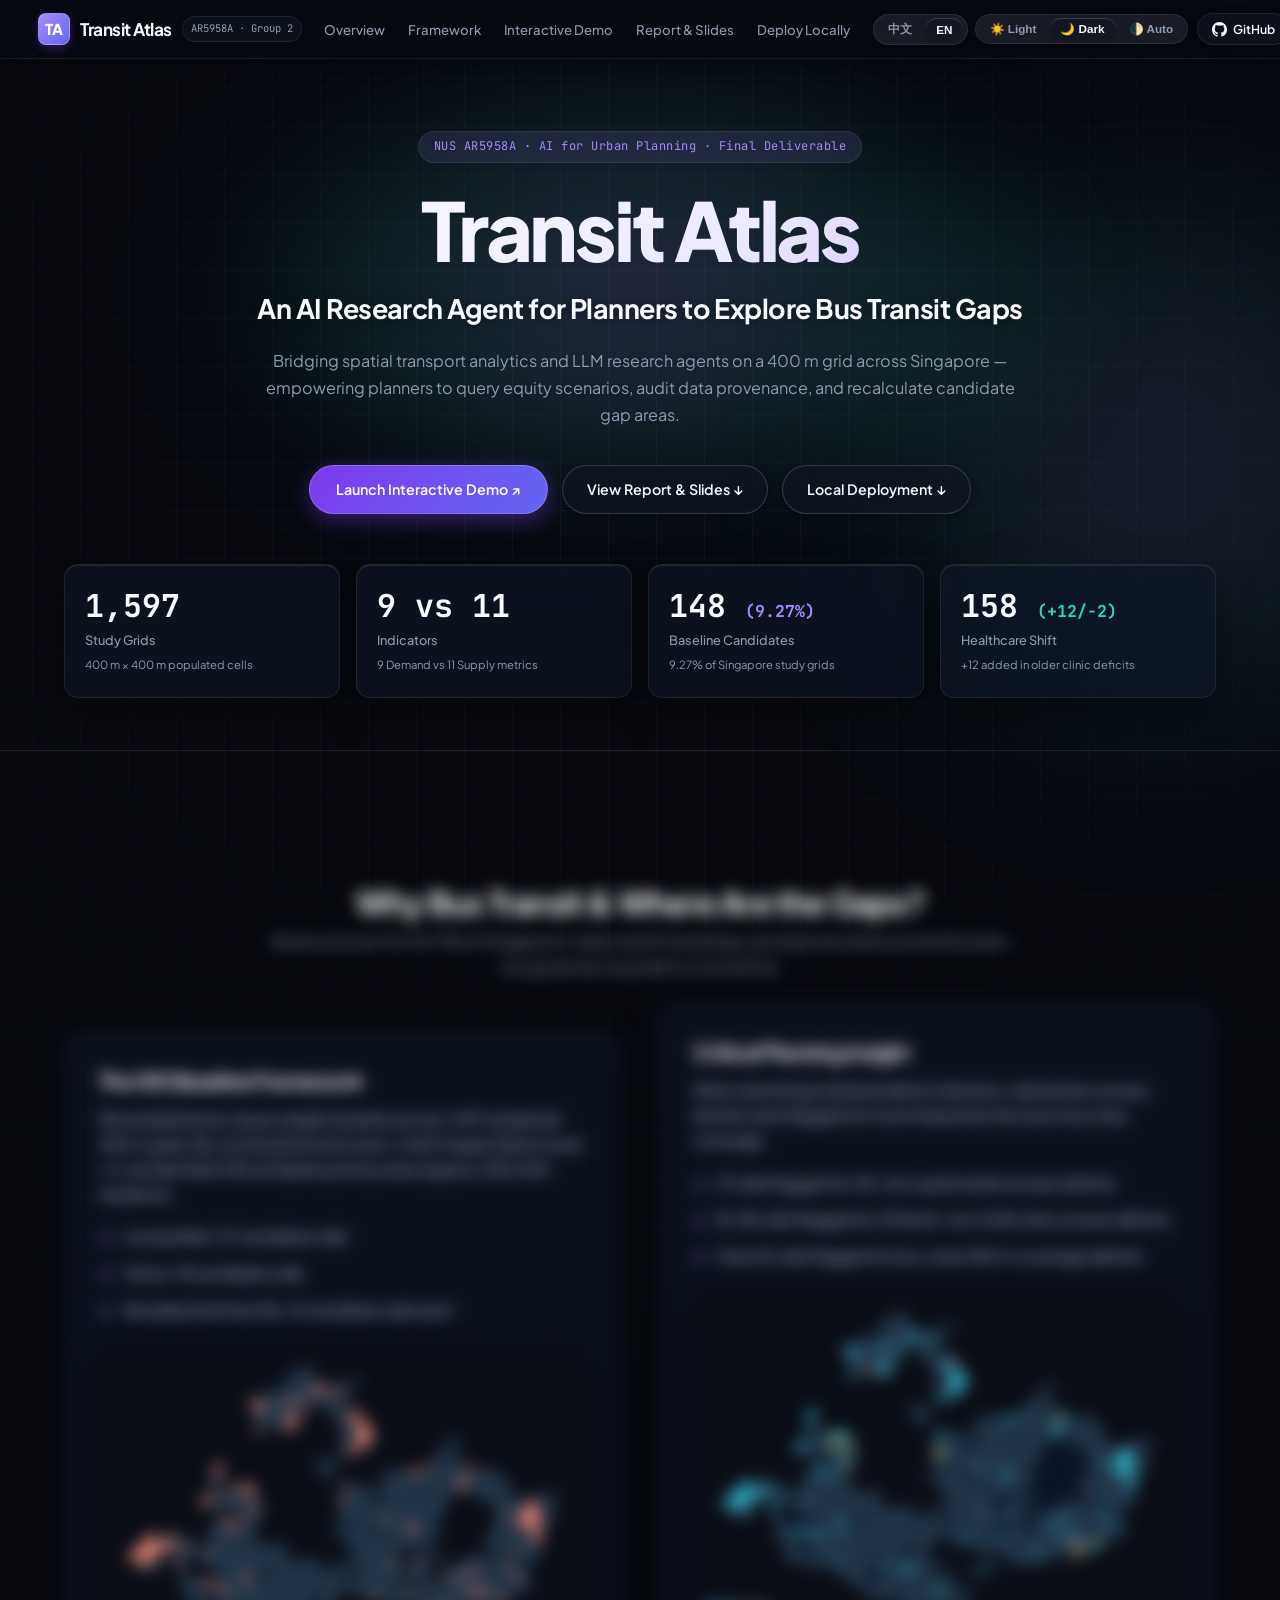
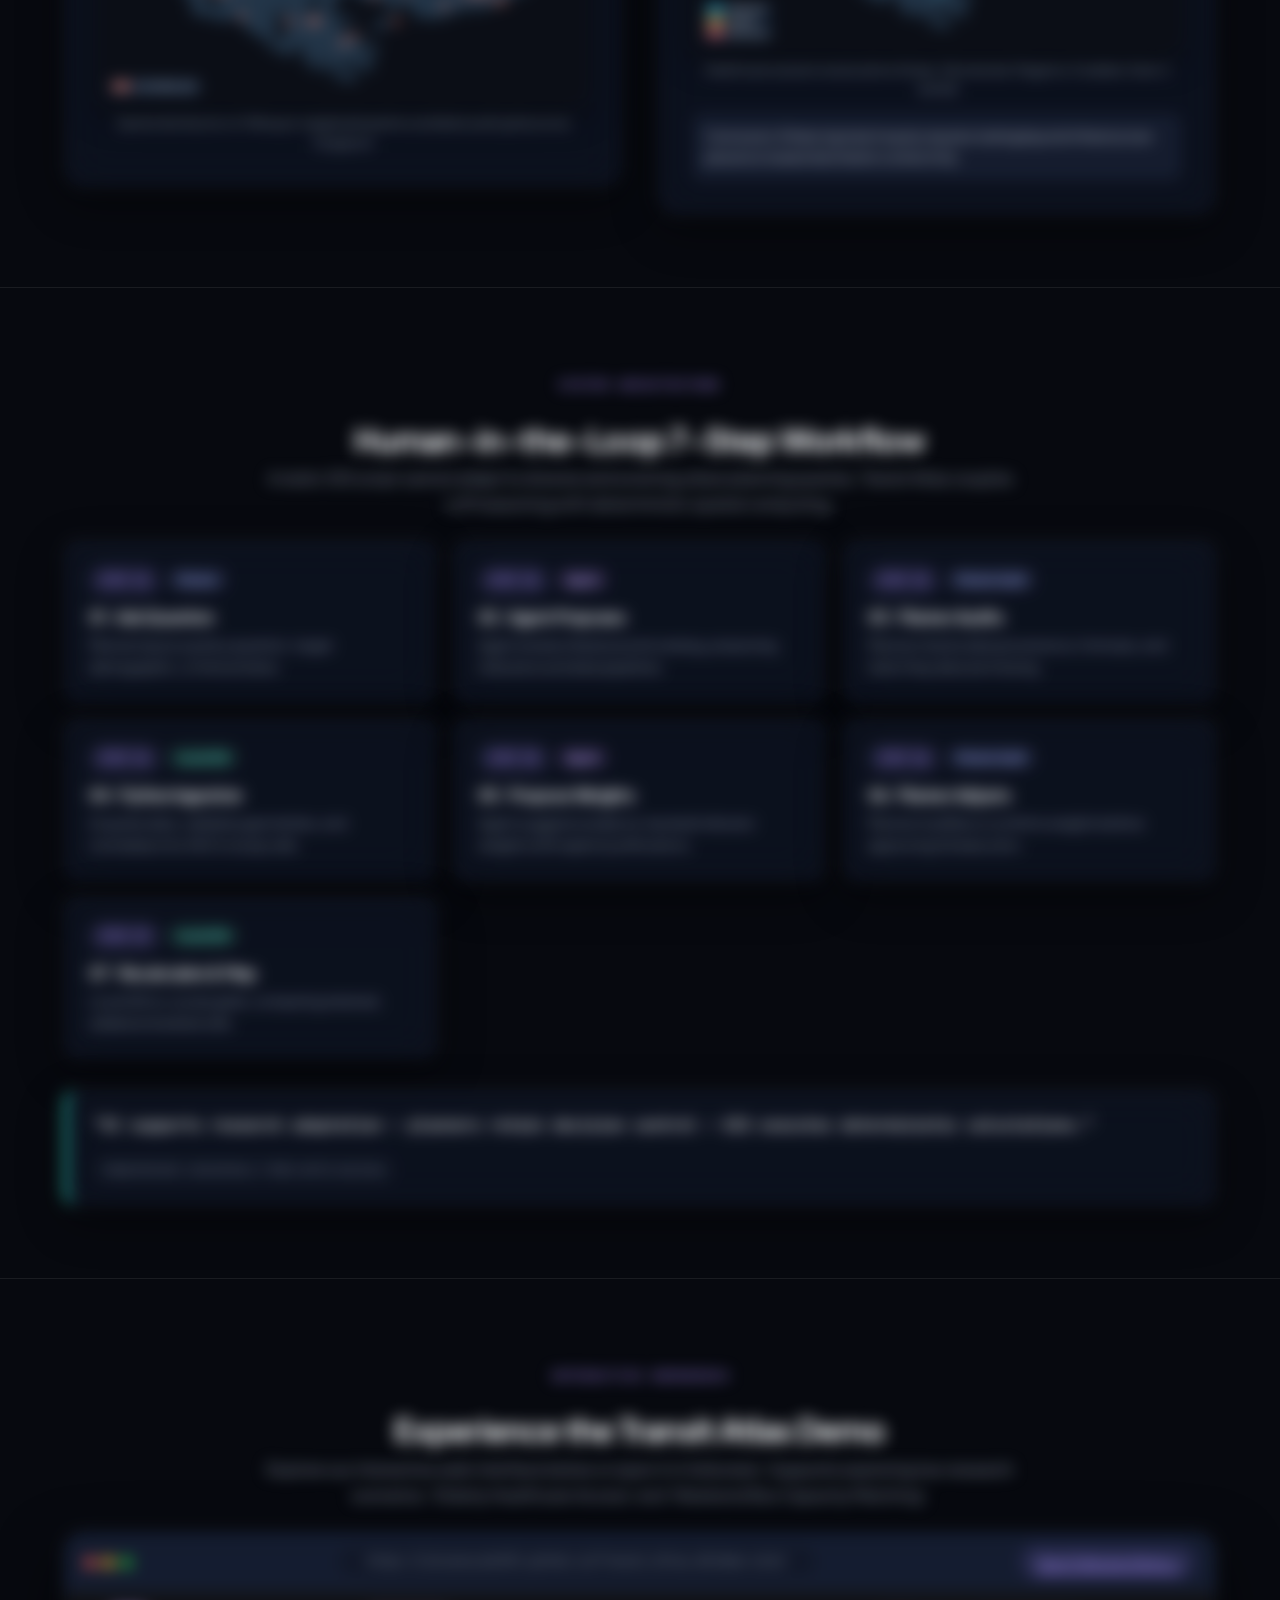
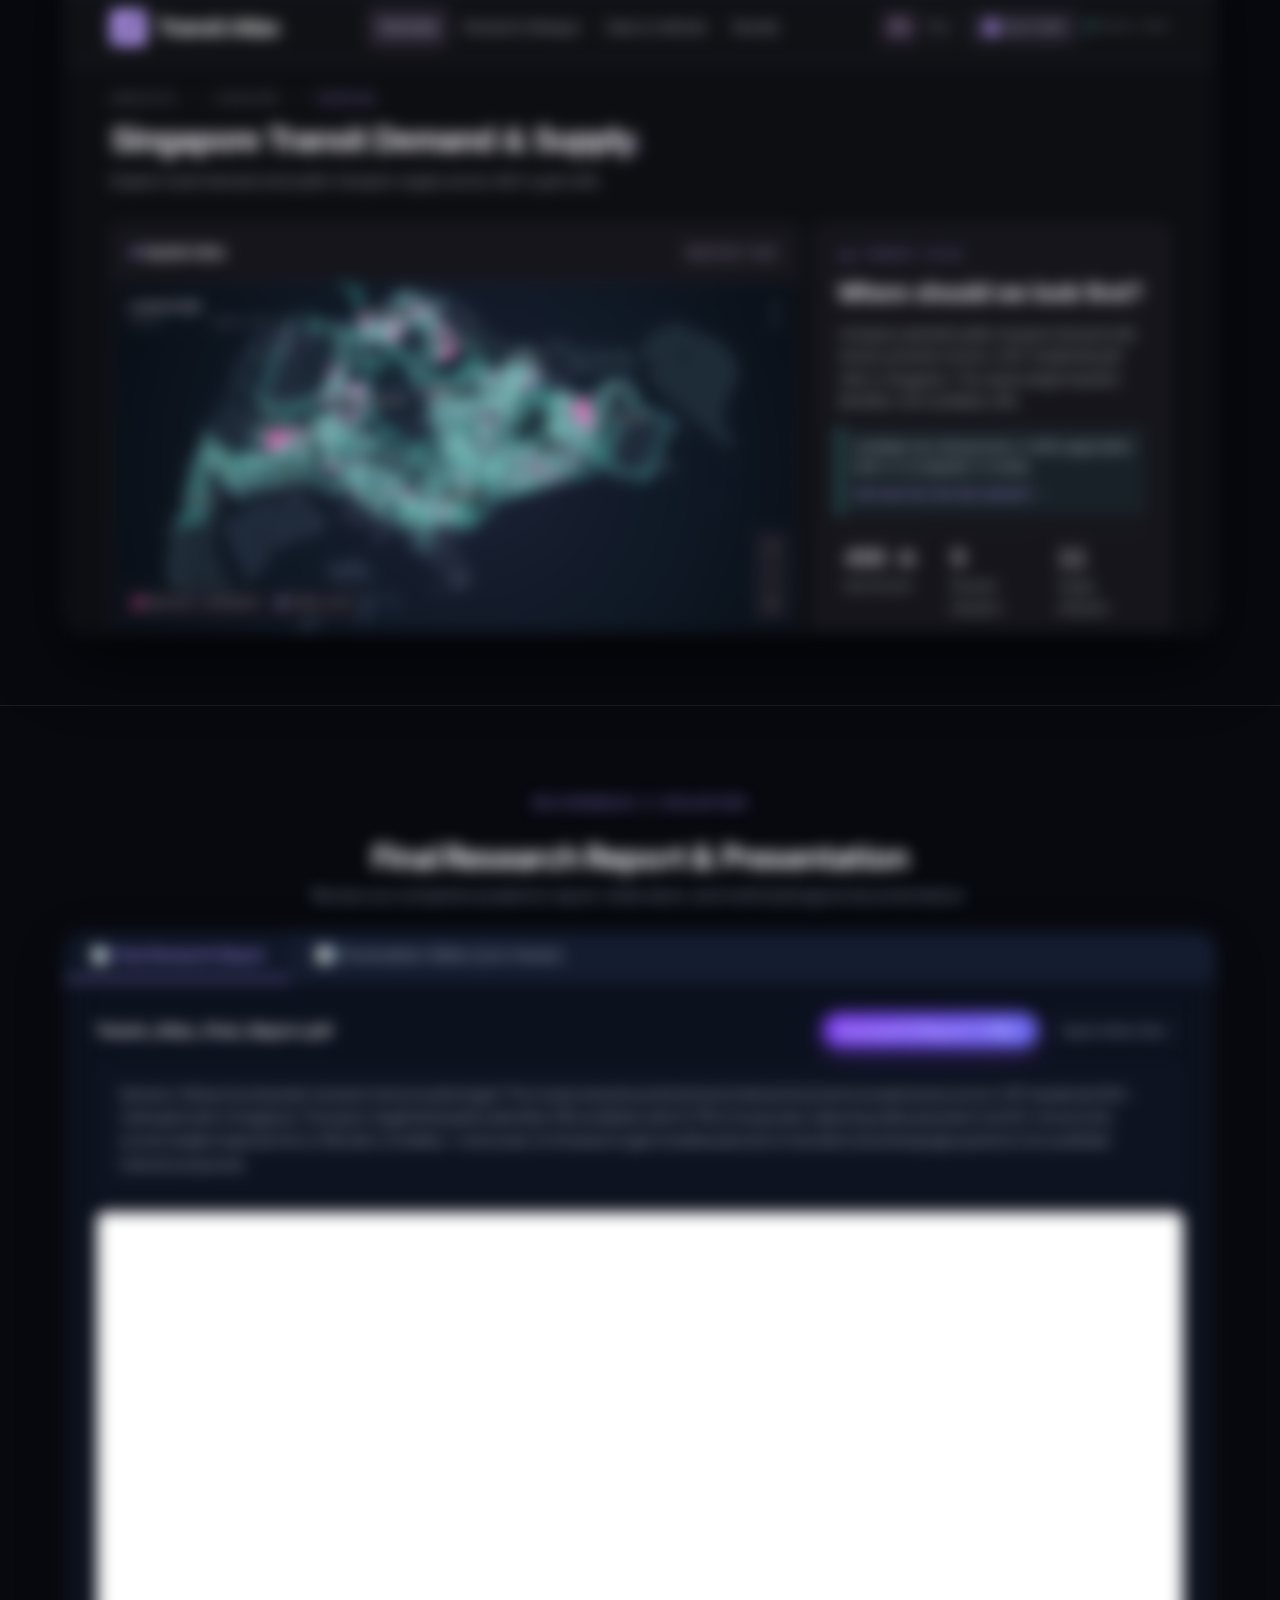
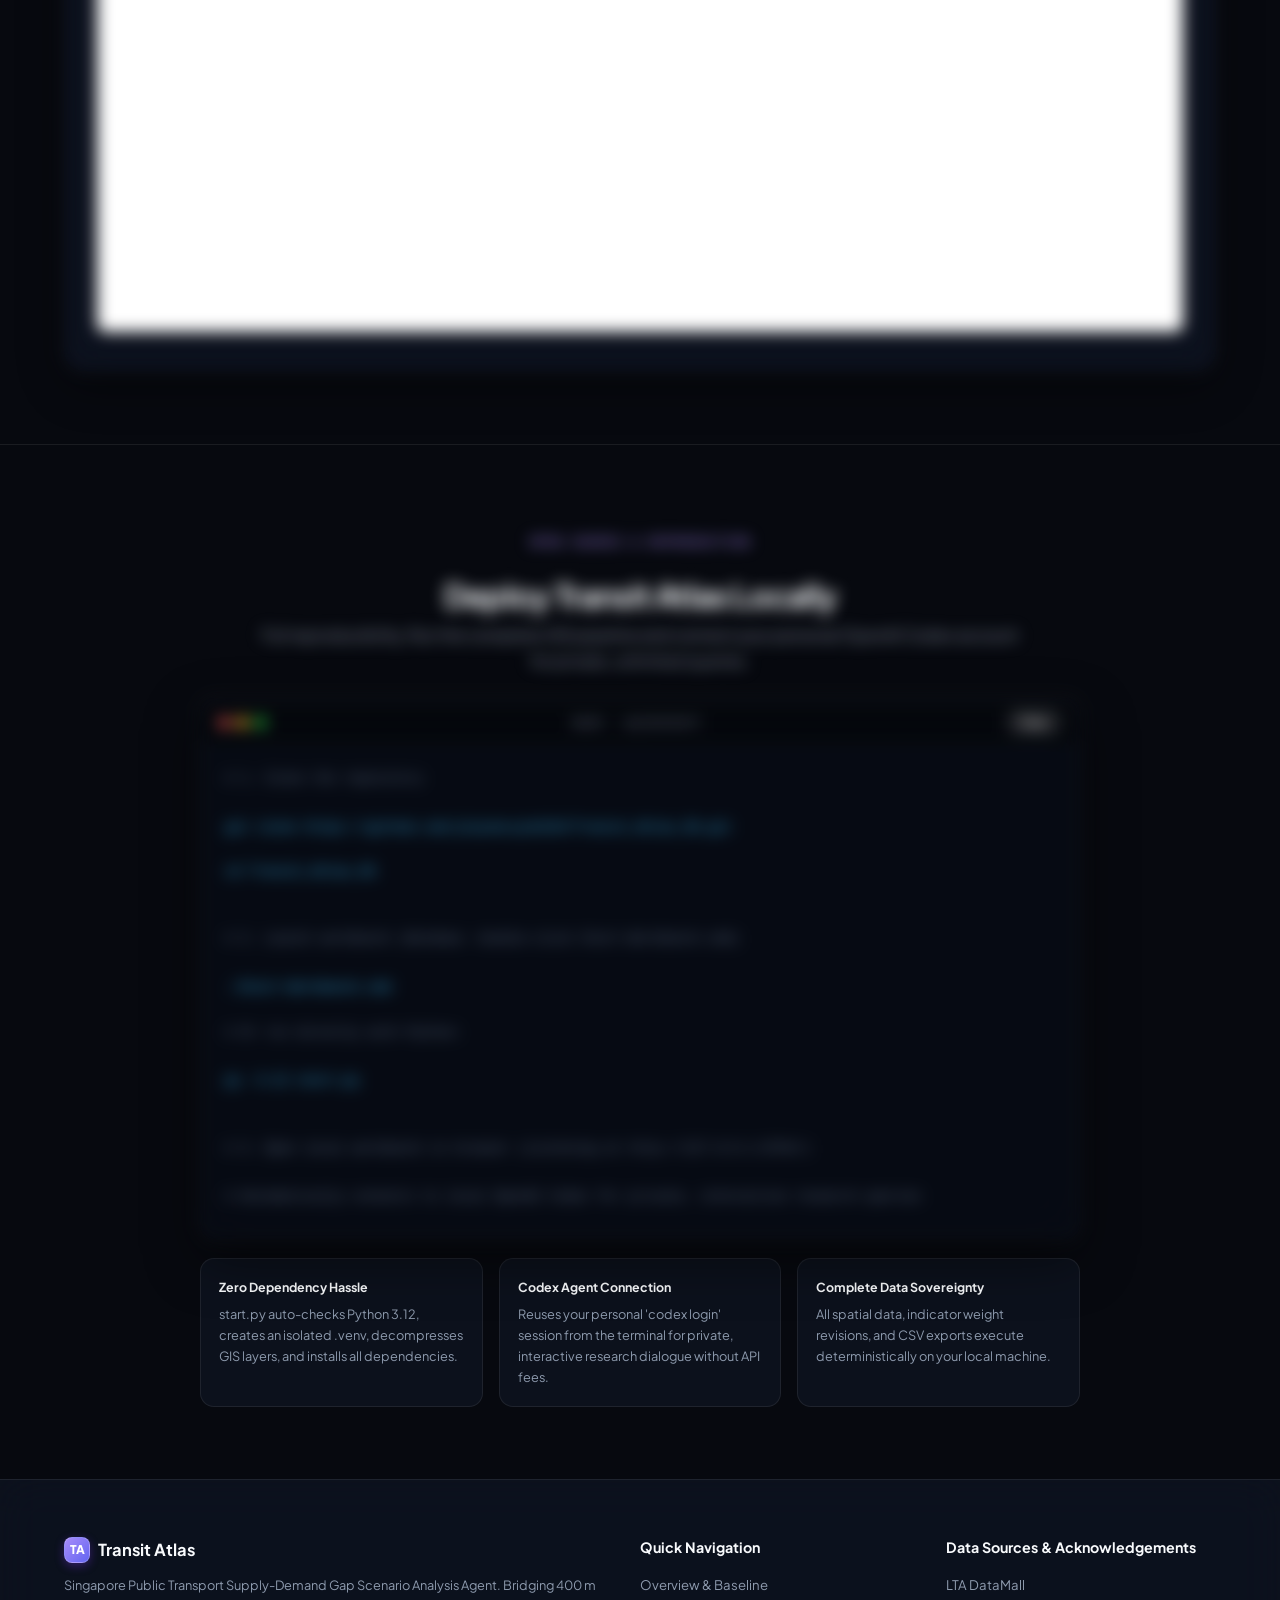
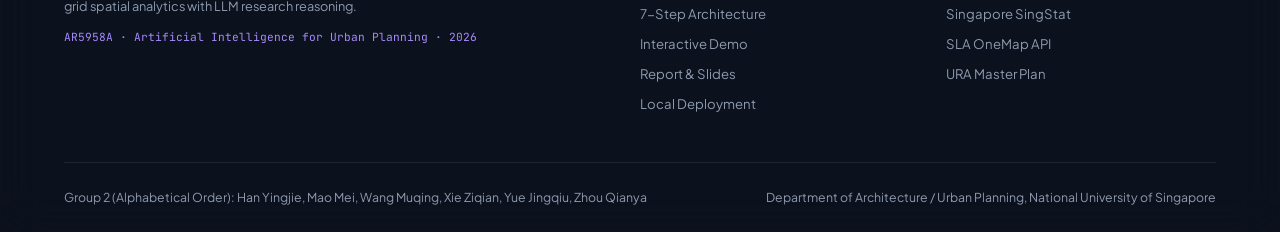
==== commit 5cda4ed1: "Update Chinese footer team member names with alphabetical order annotation and bilingual README cont" ====
--- a/index.html
+++ b/index.html
@@ -393,7 +393,7 @@
 
       <div class="footer-bottom">
         <div data-i18n-key="footer_team">
-          Group 2: Han Yingjie, Mao Mei, Wang Muqing, Xie Ziqian, Yue Jingqiu, Zhou Qianya
+          Group 2 (Alphabetical Order): Han Yingjie, Mao Mei, Wang Muqing, Xie Ziqian, Yue Jingqiu, Zhou Qianya
         </div>
         <div data-i18n-key="footer_institution">
           Department of Architecture / Urban Planning, National University of Singapore
